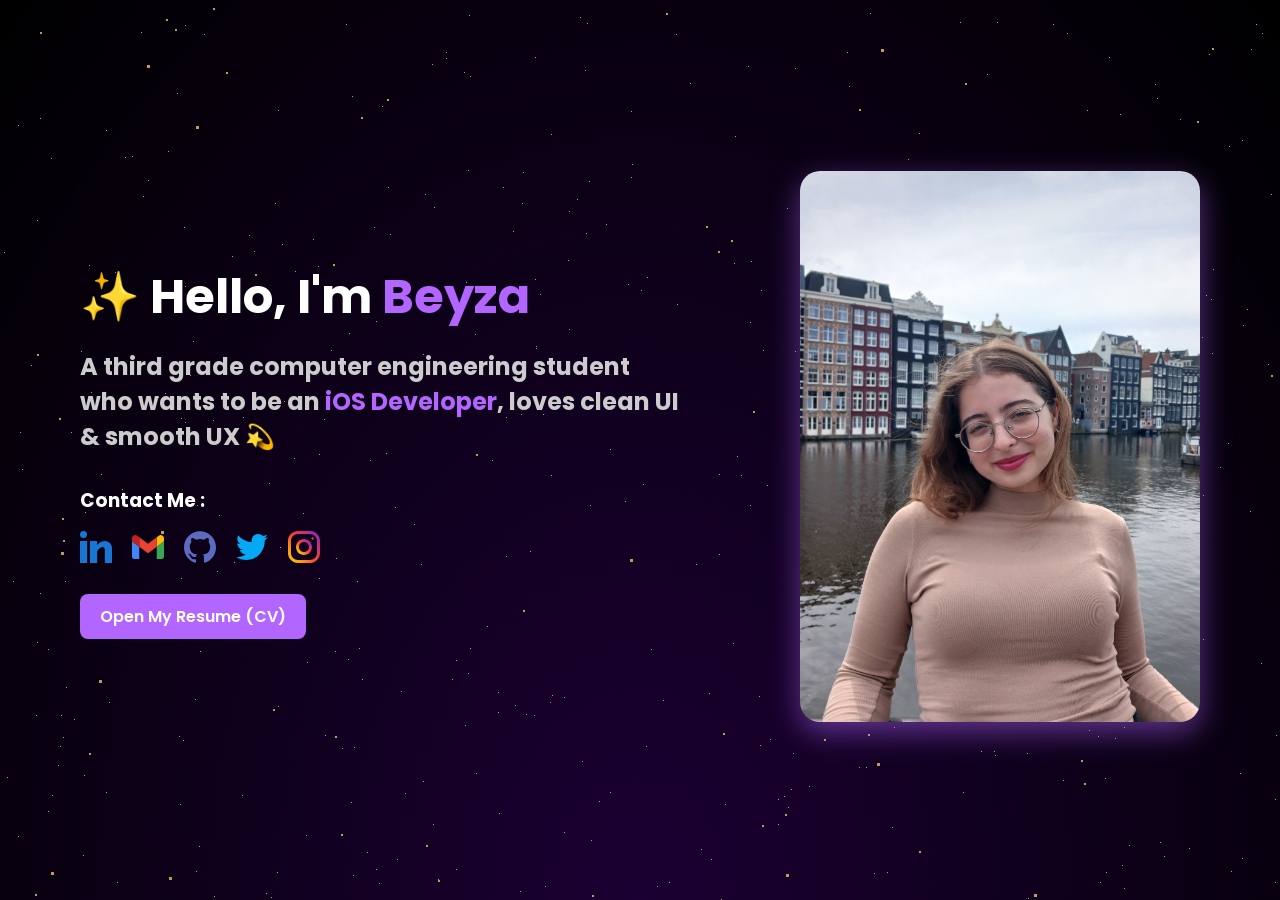
==== index.html @ cc1787e8 "feat: update for mobile compatibility" ====
<!DOCTYPE html>
<html lang="en">

<head>
  <meta charset="UTF-8" />
  <meta name="viewport" content="width=device-width, initial-scale=1.0" />
  <title>Ayse Beyza Gur | hi, i am beyza</title>

  <!-- ✅ Favicon için doğru kullanım -->
  <link rel="icon" href="favicon_io/favicon.ico?v=2" type="image/x-icon" />
  <link rel="apple-touch-icon" sizes="180x180" href="favicon_io/apple-touch-icon.png">
  <link rel="icon" type="image/png" sizes="32x32" href="favicon_io/favicon-32x32.png">
  <link rel="icon" type="image/png" sizes="16x16" href="favicon_io/favicon-16x16.png">

  <!-- ✅ Google Fonts -->
  <link href="https://fonts.googleapis.com/css2?family=Poppins:wght@400;600;700&display=swap" rel="stylesheet">

  <!-- ✅ External CSS dosyası bağlantısı -->
  <link rel="stylesheet" href="style.css">
</head>

<body style="background-color: black;">

    <div class="bg-animation">
        <div id="stars"></div>
        <div id="stars2"></div>
        <div id="stars3"></div>
        <div id="stars4"></div>
    </div>

       

    
  <header>
    <div class="text-content">
      <h1><span class="wave">✨</span> Hello, I'm <span class="highlight">Beyza</span></h1>
      <h2>A third grade computer engineering student who wants to be an <span class="highlight">iOS Developer</span>, loves clean UI & smooth UX 💫</h2>

      <div class="contact">
        <h3>Contact Me :</h3>
        <div class="social-icons">
          <a href="https://www.linkedin.com/in/beyyzgur/" target="_blank"><img src="images/linked-in-alt.svg" alt="LinkedIn"></a>
          <a href="mailto:beyyzgur@gmail.com" target="_blank"><img src="images/gmail.svg" alt="Gmail"></a>
          <a href="https://github.com/beyyzgur" target="_blank"><img src="images/github.svg" alt="GitHub"></a>
          <a href="https://twitter.com/beyyzgur" target="_blank"><img src="images/twitter.svg" alt="Twitter"></a>
          <a href="https://instagram.com/beyyzgur" target="_blank"><img src="images/instagram.svg" alt="Instagram"></a>
        </div>
        <a class="download-cv" href="aysebeyzagur-portfolyo-cv.pdf" target="_blank"> Open My Resume (CV) </a>
      </div>
    </div>

    <div class="image-content">
      <img src="amsterdam.jpg" alt="my-image">
    </div>
  </header>
<!--
  <section class="projects-section">
    <h2>View My Work</h2>
    <div class="section-divider"></div>
    <div class="projects-container">
      <div class="project-card">
        <h3>Luxuria</h3>
        <p>A minimal e-commerce app focused on showcasing products, favorites and cart, built with Swift.</p>
      </div>
      <div class="project-card">
        <h3>Ticky</h3>
        <p>A simple to-do list iOS app with animations and theme support. Built using SwiftUI.</p>
      </div>
      <div class="project-card">
        <h3>Notely</h3>
        <p>A clean and elegant notes app inspired by Apple's Contacts app, built with Swift.</p>
      </div>
      <div class="project-card">
        <h3>Weatherista</h3>
        <p>Minimal weather forecast app showing hourly and weekly updates using API integration.</p>
      </div>
    </div>
  </section>
-->
</body>

</html>
---- style.css ----
* {
  margin: 0;
  padding: 0;
  box-sizing: border-box;
  font-family: 'Poppins', sans-serif;
}

body {
  background: radial-gradient(ellipse at bottom, #1b0033 0%, #000000 100%);
  color: #fff;
  overflow-x: hidden;
}

header {
  height: 100vh;
  display: flex;
  justify-content: space-between;
  align-items: center;
  padding: 0 80px;
  position: relative;
}

.text-content {
  max-width: 600px;
  animation: fadeInLeft 1.5s ease-out;
}

h1 {
  font-size: 3rem;
}

h2 {
  font-size: 1.5rem;
  margin-top: 1rem;
  color: #ccc;
}

.highlight {
  color: #b266ff;
  font-weight: 700;
}

.wave {
  display: inline-block;
  animation: glow 1s ease-in-out infinite alternate;
}

@keyframes glow {
  0% {
    text-shadow: 0 0 5px #fff, 0 0 10px #fff, 0 0 15px #b266ff, 0 0 20px #b266ff;
  }
  100% {
    text-shadow: 0 0 10px #fff, 0 0 20px #b266ff, 0 0 30px #b266ff, 0 0 40px #b266ff;
  }
}

.image-content {
  max-width: 400px;
  animation: fadeInRight 1.5s ease-out;
}

.image-content img {
  width: 100%;
  border-radius: 20px;
  box-shadow: 0 10px 30px rgba(178, 102, 255, 0.5);
}

.contact {
  margin-top: 2rem;
}

.social-icons {
  display: flex;
  gap: 20px;
  margin-top: 1rem;
}

.social-icons a img {
  width: 32px;
  height: 32px;
  transition: transform 0.3s ease;
}

.social-icons a:hover img {
  transform: scale(1.2);
}

.download-cv {
  display: inline-block;
  margin-top: 1.5rem;
  padding: 10px 20px;
  background-color: #b266ff;
  color: white;
  text-decoration: none;
  border-radius: 8px;
  font-weight: 600;
  transition: background 0.3s ease;
}

.download-cv:hover {
  background-color: #9933ff;
}

.projects-section {
  text-align: center;
  padding: 60px 20px;
}

.projects-section h2 {
  color: #aaa;
  font-size: 2rem;
  margin-bottom: 10px;
}

.section-divider {
  height: 2px;
  background: linear-gradient(to right, transparent, rgba(255, 255, 255, 0.2), transparent);
  width: 60%;
  margin: 20px auto 40px auto;
}

.projects-container {
  display: flex;
  overflow-x: auto;
  scroll-snap-type: x mandatory;
  gap: 20px;
  padding: 0 20px;
}

.project-card {
  background-color: #2a004d;
  flex: 0 0 300px;
  padding: 20px;
  border-radius: 15px;
  scroll-snap-align: start;
  box-shadow: 0 5px 15px rgba(0, 0, 0, 0.3);
}

.project-card h3 {
  color: #fff;
  margin-bottom: 10px;
}

.project-card p {
  color: #ccc;
  font-size: 0.9rem;
}

@keyframes fadeInLeft {
  from {
    opacity: 0;
    transform: translateX(-40px);
  }
  to {
    opacity: 1;
    transform: translateX(0);
  }
}

@keyframes fadeInRight {
  from {
    opacity: 0;
    transform: translateX(40px);
  }
  to {
    opacity: 1;
    transform: translateX(0);
  }
}

        .full-wh {
            position: absolute;
            top: 0px;
            left: 0px;
            bottom: 0px;
            width: 100%;
        }
        
        .bg-animation {
            position: fixed;
            top: 0;
            left: 0;
            width: 100%;
            height: 100%;
        }
        
        .bg-animation {
            position: fixed;
            top: 0;
            left: 0;
            width: 100%;
            height: 100%;

        }
        
        #stars {
            width: 1px;
            height: 1px;
            background: transparent;
            box-shadow: 117px 1613px #c49952, 1488px 635px #c49952, 944px 914px #c49952, 647px 277px #c49952, 1792px 1205px #c49952, 656px 1517px #c49952, 820px 1839px #c49952, 1153px 1400px #c49952, 870px 13px #c49952, 550px 702px #c49952, 1155px 1056px #c49952, 88px 1709px #c49952, 1450px 1090px #c49952, 1929px 457px #c49952, 1390px 905px #c49952, 1771px 269px #c49952, 1741px 669px #c49952, 432px 64px #c49952, 563px 996px #c49952, 1918px 1873px #c49952, 1845px 1211px #c49952, 231px 1503px #c49952, 37px 220px #c49952, 1970px 495px #c49952, 1812px 925px #c49952, 67px 1398px #c49952, 535px 279px #c49952, 1837px 829px #c49952, 1945px 685px #c49952, 1677px 1817px #c49952, 1317px 1415px #c49952, 1785px 905px #c49952, 1787px 1554px #c49952, 802px 1296px #c49952, 512px 1101px #c49952, 583px 1364px #c49952, 336px 558px #c49952, 979px 334px #c49952, 106px 792px #c49952, 204px 34px #c49952, 1845px 1763px #c49952, 445px 1599px #c49952, 386px 453px #c49952, 471px 952px #c49952, 1466px 1676px #c49952, 1885px 303px #c49952, 51px 1717px #c49952, 1211px 299px #c49952, 1546px 1887px #c49952, 1067px 33px #c49952, 1088px 1326px #c49952, 1938px 760px #c49952, 470px 648px #c49952, 1213px 269px #c49952, 1767px 78px #c49952, 977px 976px #c49952, 1926px 175px #c49952, 722px 1512px #c49952, 945px 227px #c49952, 1811px 99px #c49952, 1912px 1406px #c49952, 1602px 1243px #c49952, 610px 449px #c49952, 654px 1393px #c49952, 1930px 1193px #c49952, 258px 1184px #c49952, 89px 265px #c49952, 824px 1494px #c49952, 1506px 1435px #c49952, 1027px 753px #c49952, 1px 1197px #c49952, 530px 1161px #c49952, 864px 1555px #c49952, 1610px 1604px #c49952, 1035px 1114px #c49952, 1456px 133px #c49952, 1196px 1253px #c49952, 361px 1037px #c49952, 834px 351px #c49952, 436px 1676px #c49952, 1194px 1007px #c49952, 1141px 647px #c49952, 319px 454px #c49952, 937px 1769px #c49952, 1872px 1013px #c49952, 733px 643px #c49952, 1250px 511px #c49952, 189px 296px #c49952, 1639px 163px #c49952, 1584px 336px #c49952, 1912px 1343px #c49952, 1298px 1307px #c49952, 1750px 902px #c49952, 1129px 845px #c49952, 1899px 1470px #c49952, 1427px 232px #c49952, 1391px 838px #c49952, 1225px 1819px #c49952, 190px 1366px #c49952, 1865px 518px #c49952, 203px 1383px #c49952, 1455px 614px #c49952, 423px 354px #c49952, 1678px 1790px #c49952, 241px 608px #c49952, 1089px 730px #c49952, 1342px 38px #c49952, 1848px 249px #c49952, 1874px 1785px #c49952, 1040px 1837px #c49952, 751px 261px #c49952, 510px 1975px #c49952, 52px 795px #c49952, 1786px 1310px #c49952, 498px 712px #c49952, 190px 375px #c49952, 1341px 722px #c49952, 43px 1394px #c49952, 1821px 1687px #c49952, 106px 130px #c49952, 1717px 1978px #c49952, 168px 151px #c49952, 183px 740px #c49952, 945px 1381px #c49952, 669px 1170px #c49952, 1285px 1816px #c49952, 110px 1217px #c49952, 1623px 813px #c49952, 869px 647px #c49952, 867px 582px #c49952, 735px 1240px #c49952, 519px 1896px #c49952, 132px 156px #c49952, 1649px 193px #c49952, 241px 1109px #c49952, 643px 484px #c49952, 574px 1282px #c49952, 1952px 564px #c49952, 1978px 145px #c49952, 329px 903px #c49952, 1674px 617px #c49952, 1978px 558px #c49952, 1808px 1715px #c49952, 1526px 1238px #c49952, 475px 1330px #c49952, 810px 425px #c49952, 1709px 634px #c49952, 1658px 336px #c49952, 425px 194px #c49952, 352px 96px #c49952, 148px 180px #c49952, 1139px 1046px #c49952, 1809px 1233px #c49952, 1669px 171px #c49952, 263px 1394px #c49952, 534px 715px #c49952, 396px 1008px #c49952, 589px 1445px #c49952, 1190px 381px #c49952, 1709px 279px #c49952, 520px 891px #c49952, 1136px 1867px #c49952, 1280px 1233px #c49952, 836px 296px #c49952, 1348px 646px #c49952, 1539px 913px #c49952, 423px 781px #c49952, 1271px 1805px #c49952, 696px 564px #c49952, 1549px 804px #c49952, 303px 1555px #c49952, 1449px 1903px #c49952, 66px 687px #c49952, 1164px 856px #c49952, 1958px 1326px #c49952, 125px 157px #c49952, 508px 1669px #c49952, 465px 725px #c49952, 1925px 1440px #c49952, 405px 793px #c49952, 278px 110px #c49952, 1084px 1065px #c49952, 1077px 705px #c49952, 663px 1844px #c49952, 734px 263px #c49952, 870px 1761px #c49952, 103px 1169px #c49952, 1506px 1295px #c49952, 1883px 926px #c49952, 335px 1361px #c49952, 1126px 1284px #c49952, 257px 1165px #c49952, 837px 580px #c49952, 1211px 1362px #c49952, 1137px 1380px #c49952, 135px 632px #c49952, 1491px 1965px #c49952, 1098px 195px #c49952, 506px 417px #c49952, 693px 1243px #c49952, 622px 1862px #c49952, 1412px 1343px #c49952, 948px 1894px #c49952, 1315px 1363px #c49952, 754px 1098px #c49952, 1931px 930px #c49952, 1831px 342px #c49952, 1751px 1839px #c49952, 84px 775px #c49952, 1662px 1488px #c49952, 617px 1769px #c49952, 1869px 1292px #c49952, 963px 432px #c49952, 371px 1114px #c49952, 37px 642px #c49952, 21px 1184px #c49952, 602px 366px #c49952, 414px 524px #c49952, 282px 244px #c49952, 1689px 868px #c49952, 943px 681px #c49952, 898px 679px #c49952, 449px 1774px #c49952, 1678px 1313px #c49952, 475px 1811px #c49952, 1146px 1509px #c49952, 1151px 1863px #c49952, 1617px 846px #c49952, 82px 1077px #c49952, 324px 1317px #c49952, 1516px 885px #c49952, 1706px 1526px #c49952, 1925px 1180px #c49952, 553px 967px #c49952, 1072px 536px #c49952, 1715px 1816px #c49952, 185px 286px #c49952, 1362px 1600px #c49952, 628px 1938px #c49952, 1187px 412px #c49952, 569px 211px #c49952, 1959px 1356px #c49952, 1571px 105px #c49952, 319px 1111px #c49952, 36px 1364px #c49952, 502px 1788px #c49952, 1051px 1993px #c49952, 1617px 773px #c49952, 424px 1507px #c49952, 1623px 1955px #c49952, 307px 662px #c49952, 183px 1048px #c49952, 1919px 1453px #c49952, 1006px 1817px #c49952, 468px 673px #c49952, 1142px 1375px #c49952, 1228px 443px #c49952, 1734px 552px #c49952, 20px 1041px #c49952, 1783px 334px #c49952, 98px 1237px #c49952, 1356px 1940px #c49952, 853px 1779px #c49952, 1910px 560px #c49952, 1174px 1656px #c49952, 110px 1724px #c49952, 542px 1771px #c49952, 1758px 1931px #c49952, 1463px 1401px #c49952, 1155px 84px #c49952, 1504px 835px #c49952, 750px 322px #c49952, 407px 1900px #c49952, 1600px 1141px #c49952, 657px 886px #c49952, 526px 714px #c49952, 18px 836px #c49952, 1546px 1548px #c49952, 22px 469px #c49952, 594px 1466px #c49952, 1160px 1078px #c49952, 627px 1055px #c49952, 195px 699px #c49952, 1099px 684px #c49952, 530px 551px #c49952, 1160px 1325px #c49952, 894px 727px #c49952, 1157px 98px #c49952, 136px 1483px #c49952, 1875px 1975px #c49952, 1803px 566px #c49952, 318px 1073px #c49952, 1866px 1656px #c49952, 543px 414px #c49952, 719px 474px #c49952, 1115px 738px #c49952, 353px 875px #c49952, 184px 1938px #c49952, 1854px 1534px #c49952, 420px 1698px #c49952, 1480px 1550px #c49952, 522px 203px #c49952, 1897px 1904px #c49952, 975px 1708px #c49952, 1774px 602px #c49952, 1908px 274px #c49952, 61px 715px #c49952, 983px 1156px #c49952, 326px 1013px #c49952, 641px 290px #c49952, 1522px 120px #c49952, 405px 1637px #c49952, 1021px 1099px #c49952, 631px 1145px #c49952, 982px 1967px #c49952, 200px 651px #c49952, 795px 351px #c49952, 790px 1082px #c49952, 144px 1572px #c49952, 1542px 901px #c49952, 158px 1524px #c49952, 849px 1843px #c49952, 1807px 203px #c49952, 1747px 45px #c49952, 1603px 1738px #c49952, 617px 1966px #c49952, 342px 748px #c49952, 1779px 1173px #c49952, 1428px 152px #c49952, 589px 1998px #c49952, 1940px 1838px #c49952, 115px 272px #c49952, 1217px 1395px #c49952, 1402px 1491px #c49952, 1833px 1814px #c49952, 243px 966px #c49952, 319px 578px #c49952, 813px 364px #c49952, 669px 882px #c49952, 551px 134px #c49952, 1819px 920px #c49952, 740px 1826px #c49952, 1021px 952px #c49952, 1575px 453px #c49952, 324px 419px #c49952, 929px 417px #c49952, 885px 1112px #c49952, 503px 187px #c49952, 1908px 362px #c49952, 1063px 1601px #c49952, 169px 1792px #c49952, 789px 963px #c49952, 1697px 948px #c49952, 1761px 1810px #c49952, 1844px 1591px #c49952, 1709px 949px #c49952, 1402px 1396px #c49952, 1037px 225px #c49952, 1832px 518px #c49952, 1728px 1782px #c49952, 194px 1421px #c49952, 1395px 742px #c49952, 1478px 1325px #c49952, 40px 593px #c49952, 1732px 117px #c49952, 51px 158px #c49952, 1598px 1672px #c49952, 701px 849px #c49952, 1403px 1979px #c49952, 145px 1414px #c49952, 550px 906px #c49952, 1366px 460px #c49952, 142px 1379px #c49952, 34px 1864px #c49952, 1346px 308px #c49952, 293px 998px #c49952, 21px 1868px #c49952, 540px 1033px #c49952, 60px 746px #c49952, 1602px 1476px #c49952, 180px 804px #c49952, 345px 1982px #c49952, 1439px 640px #c49952, 939px 1834px #c49952, 20px 432px #c49952, 492px 1549px #c49952, 109px 1579px #c49952, 1796px 1403px #c49952, 1079px 519px #c49952, 1664px 389px #c49952, 1627px 1061px #c49952, 823px 419px #c49952, 1399px 1882px #c49952, 1906px 344px #c49952, 1189px 848px #c49952, 117px 882px #c49952, 1262px 33px #c49952, 1048px 434px #c49952, 1208px 1309px #c49952, 1616px 408px #c49952, 1833px 853px #c49952, 1433px 1656px #c49952, 811px 1861px #c49952, 439px 1672px #c49952, 1105px 248px #c49952, 328px 1652px #c49952, 13px 1658px #c49952, 685px 987px #c49952, 985px 403px #c49952, 1664px 1206px #c49952, 1993px 1925px #c49952, 440px 917px #c49952, 1835px 319px #c49952, 1404px 1907px #c49952, 624px 1443px #c49952, 843px 954px #c49952, 478px 1567px #c49952, 895px 1602px #c49952, 1231px 871px #c49952, 1267px 1646px #c49952, 475px 334px #c49952, 784px 796px #c49952, 1294px 199px #c49952, 109px 702px #c49952, 1978px 362px #c49952, 291px 940px #c49952, 971px 1343px #c49952, 74px 719px #c49952, 36px 715px #c49952, 1007px 1423px #c49952, 860px 314px #c49952, 631px 177px #c49952, 1900px 1590px #c49952, 1239px 1348px #c49952, 1346px 1270px #c49952, 1934px 1475px #c49952, 1553px 559px #c49952, 588px 1969px #c49952, 670px 1269px #c49952, 1484px 376px #c49952, 20px 1424px #c49952, 1396px 8px #c49952, 969px 244px #c49952, 1807px 538px #c49952, 1873px 891px #c49952, 636px 1142px #c49952, 1474px 1562px #c49952, 763px 350px #c49952, 663px 700px #c49952, 500px 1469px #c49952, 1302px 722px #c49952, 181px 291px #c49952, 266px 893px #c49952, 1403px 654px #c49952, 492px 460px #c49952, 1503px 1369px #c49952, 23px 1662px #c49952, 349px 333px #c49952, 1435px 1017px #c49952, 1441px 705px #c49952, 1708px 1446px #c49952, 1041px 911px #c49952, 1063px 780px #c49952, 1158px 1356px #c49952, 767px 1454px #c49952, 1912px 797px #c49952, 1731px 1759px #c49952, 1378px 1390px #c49952, 1815px 1364px #c49952, 960px 270px #c49952, 1343px 427px #c49952, 275px 203px #c49952, 1319px 1092px #c49952, 1455px 770px #c49952, 283px 1503px #c49952, 1505px 901px #c49952, 1738px 1561px #c49952, 1526px 1935px #c49952, 1757px 669px #c49952, 1640px 620px #c49952, 1750px 722px #c49952, 748px 66px #c49952, 1149px 540px #c49952, 159px 953px #c49952, 200px 1426px #c49952, 515px 1110px #c49952, 1552px 737px #c49952, 1094px 1459px #c49952, 778px 799px #c49952, 1031px 523px #c49952, 743px 1825px #c49952, 1100px 882px #c49952, 1088px 1836px #c49952, 255px 599px #c49952, 67px 1361px #c49952, 247px 1721px #c49952, 1722px 346px #c49952, 1822px 155px #c49952, 452px 1973px #c49952, 415px 1960px #c49952, 1109px 57px #c49952, 273px 1392px #c49952, 404px 1071px #c49952, 1212px 353px #c49952, 370px 460px #c49952, 795px 1523px #c49952, 1932px 340px #c49952, 51px 1473px #c49952, 1268px 364px #c49952, 1512px 1862px #c49952, 1678px 1801px #c49952, 1796px 579px #c49952, 254px 251px #c49952, 1466px 1717px #c49952, 893px 379px #c49952, 1153px 923px #c49952, 913px 1808px #c49952, 791px 789px #c49952, 417px 1924px #c49952, 1336px 1599px #c49952, 1695px 908px #c49952, 1120px 114px #c49952, 493px 1949px #c49952, 68px 1905px #c49952, 969px 481px #c49952, 1420px 1095px #c49952, 800px 1117px #c49952, 390px 234px #c49952, 356px 1644px #c49952, 1098px 1486px #c49952, 1360px 521px #c49952, 149px 1198px #c49952, 354px 747px #c49952, 1749px 487px #c49952, 470px 76px #c49952, 1672px 289px #c49952, 1731px 545px #c49952, 1547px 1590px #c49952, 498px 692px #c49952, 398px 1592px #c49952, 1846px 1237px #c49952, 1537px 1474px #c49952, 1726px 1374px #c49952, 1922px 858px #c49952, 376px 321px #c49952, 985px 227px #c49952, 234px 1421px #c49952, 760px 745px #c49952, 1990px 1132px #c49952, 1560px 1597px #c49952, 338px 1310px #c49952, 1924px 1664px #c49952, 547px 1747px #c49952, 1639px 1282px #c49952, 1202px 337px #c49952, 1985px 779px #c49952, 737px 456px #c49952, 89px 501px #c49952, 963px 792px #c49952, 655px 1447px #c49952, 1492px 1994px #c49952, 1171px 254px #c49952, 892px 827px #c49952, 1735px 442px #c49952, 1474px 1187px #c49952, 846px 1518px #c49952, 557px 1805px #c49952, 738px 945px #c49952, 795px 68px #c49952, 663px 1956px #c49952, 1607px 290px #c49952, 1524px 15px #c49952, 1097px 1911px #c49952, 157px 1939px #c49952, 935px 1065px #c49952, 1809px 1708px #c49952, 164px 1157px #c49952, 83px 855px #c49952, 625px 501px #c49952, 814px 398px #c49952, 552px 695px #c49952, 597px 1546px #c49952, 1237px 1417px #c49952, 628px 284px #c49952, 866px 767px #c49952, 1403px 1394px #c49952, 765px 1563px #c49952, 1648px 109px #c49952, 1205px 1659px #c49952, 921px 1313px #c49952, 1319px 243px #c49952, 18px 125px #c49952, 7px 777px #c49952, 181px 418px #c49952, 1062px 1892px #c49952, 382px 106px #c49952, 994px 751px #c49952, 964px 234px #c49952, 40px 118px #c49952, 278px 706px #c49952, 1540px 1978px #c49952, 425px 1661px #c49952, 1050px 321px #c49952, 735px 1729px #c49952, 1438px 260px #c49952, 1229px 1109px #c49952, 186px 1041px #c49952, 244px 1184px #c49952, 392px 1472px #c49952, 670px 1249px #c49952, 1260px 1443px #c49952, 1977px 1511px #c49952, 1240px 773px #c49952, 303px 513px #c49952, 63px 1530px #c49952, 610px 792px #c49952, 1987px 1647px #c49952, 676px 1597px #c49952, 1740px 1244px #c49952, 816px 1661px #c49952, 351px 802px #c49952, 252px 1082px #c49952, 31px 365px #c49952, 1453px 984px #c49952, 667px 1233px #c49952, 1247px 1800px #c49952, 839px 270px #c49952, 775px 913px #c49952, 1966px 1398px #c49952, 499px 813px #c49952, 922px 1982px #c49952, 1409px 1902px #c49952, 1499px 1766px #c49952, 721px 899px #c49952, 788px 807px #c49952, 989px 1355px #c49952, 1248px 1274px #c49952, 849px 1091px #c49952, 1799px 1036px #c49952, 1486px 700px #c49952, 170px 1989px #c49952, 1275px 799px #c49952, 772px 2000px #c49952, 1642px 362px #c49952, 216px 940px #c49952, 1893px 281px #c49952, 1944px 1298px #c49952, 1294px 400px #c49952, 1523px 441px #c49952, 1829px 340px #c49952, 468px 170px #c49952, 1099px 967px #c49952, 1331px 665px #c49952, 1174px 1553px #c49952, 1567px 325px #c49952, 1028px 1399px #c49952, 781px 1451px #c49952, 1912px 1954px #c49952, 874px 873px #c49952, 1298px 1722px #c49952, 1879px 706px #c49952, 57px 1221px #c49952, 1116px 1432px #c49952, 48px 811px #c49952, 101px 916px #c49952, 677px 304px #c49952, 1203px 639px #c49952, 1391px 199px #c49952, 1895px 1988px #c49952, 1462px 1023px #c49952, 1216px 1751px #c49952, 1261px 663px #c49952, 1290px 1119px #c49952, 137px 1793px #c49952, 1052px 1470px #c49952, 1561px 226px #c49952, 1156px 402px #c49952, 709px 693px #c49952, 1040px 1911px #c49952, 1624px 1115px #c49952, 551px 475px #c49952, 416px 1090px #c49952, 1183px 451px #c49952, 58px 765px #c49952, 743px 1016px #c49952, 198px 369px #c49952, 1645px 1503px #c49952, 997px 22px #c49952, 1447px 1323px #c49952, 379px 883px #c49952, 1171px 1195px #c49952, 919px 133px #c49952, 1400px 517px #c49952, 725px 804px #c49952, 1600px 699px #c49952, 357px 581px #c49952, 266px 1713px #c49952, 848px 1749px #c49952, 1963px 1045px #c49952, 119px 1136px #c49952;
            -webkit-animation: animStar 50s linear infinite;
            -moz-animation: animStar 50s linear infinite;
            -ms-animation: animStar 50s linear infinite;
            animation: animStar 50s linear infinite;
        }
        
        #stars:after {
            content: " ";
            position: absolute;
            top: 2000px;
            width: 1px;
            height: 1px;
            background: transparent;
            box-shadow: 117px 1613px #c49952, 1488px 635px #c49952, 944px 914px #c49952, 647px 277px #c49952, 1792px 1205px #c49952, 656px 1517px #c49952, 820px 1839px #c49952, 1153px 1400px #c49952, 870px 13px #c49952, 550px 702px #c49952, 1155px 1056px #c49952, 88px 1709px #c49952, 1450px 1090px #c49952, 1929px 457px #c49952, 1390px 905px #c49952, 1771px 269px #c49952, 1741px 669px #c49952, 432px 64px #c49952, 563px 996px #c49952, 1918px 1873px #c49952, 1845px 1211px #c49952, 231px 1503px #c49952, 37px 220px #c49952, 1970px 495px #c49952, 1812px 925px #c49952, 67px 1398px #c49952, 535px 279px #c49952, 1837px 829px #c49952, 1945px 685px #c49952, 1677px 1817px #c49952, 1317px 1415px #c49952, 1785px 905px #c49952, 1787px 1554px #c49952, 802px 1296px #c49952, 512px 1101px #c49952, 583px 1364px #c49952, 336px 558px #c49952, 979px 334px #c49952, 106px 792px #c49952, 204px 34px #c49952, 1845px 1763px #c49952, 445px 1599px #c49952, 386px 453px #c49952, 471px 952px #c49952, 1466px 1676px #c49952, 1885px 303px #c49952, 51px 1717px #c49952, 1211px 299px #c49952, 1546px 1887px #c49952, 1067px 33px #c49952, 1088px 1326px #c49952, 1938px 760px #c49952, 470px 648px #c49952, 1213px 269px #c49952, 1767px 78px #c49952, 977px 976px #c49952, 1926px 175px #c49952, 722px 1512px #c49952, 945px 227px #c49952, 1811px 99px #c49952, 1912px 1406px #c49952, 1602px 1243px #c49952, 610px 449px #c49952, 654px 1393px #c49952, 1930px 1193px #c49952, 258px 1184px #c49952, 89px 265px #c49952, 824px 1494px #c49952, 1506px 1435px #c49952, 1027px 753px #c49952, 1px 1197px #c49952, 530px 1161px #c49952, 864px 1555px #c49952, 1610px 1604px #c49952, 1035px 1114px #c49952, 1456px 133px #c49952, 1196px 1253px #c49952, 361px 1037px #c49952, 834px 351px #c49952, 436px 1676px #c49952, 1194px 1007px #c49952, 1141px 647px #c49952, 319px 454px #c49952, 937px 1769px #c49952, 1872px 1013px #c49952, 733px 643px #c49952, 1250px 511px #c49952, 189px 296px #c49952, 1639px 163px #c49952, 1584px 336px #c49952, 1912px 1343px #c49952, 1298px 1307px #c49952, 1750px 902px #c49952, 1129px 845px #c49952, 1899px 1470px #c49952, 1427px 232px #c49952, 1391px 838px #c49952, 1225px 1819px #c49952, 190px 1366px #c49952, 1865px 518px #c49952, 203px 1383px #c49952, 1455px 614px #c49952, 423px 354px #c49952, 1678px 1790px #c49952, 241px 608px #c49952, 1089px 730px #c49952, 1342px 38px #c49952, 1848px 249px #c49952, 1874px 1785px #c49952, 1040px 1837px #c49952, 751px 261px #c49952, 510px 1975px #c49952, 52px 795px #c49952, 1786px 1310px #c49952, 498px 712px #c49952, 190px 375px #c49952, 1341px 722px #c49952, 43px 1394px #c49952, 1821px 1687px #c49952, 106px 130px #c49952, 1717px 1978px #c49952, 168px 151px #c49952, 183px 740px #c49952, 945px 1381px #c49952, 669px 1170px #c49952, 1285px 1816px #c49952, 110px 1217px #c49952, 1623px 813px #c49952, 869px 647px #c49952, 867px 582px #c49952, 735px 1240px #c49952, 519px 1896px #c49952, 132px 156px #c49952, 1649px 193px #c49952, 241px 1109px #c49952, 643px 484px #c49952, 574px 1282px #c49952, 1952px 564px #c49952, 1978px 145px #c49952, 329px 903px #c49952, 1674px 617px #c49952, 1978px 558px #c49952, 1808px 1715px #c49952, 1526px 1238px #c49952, 475px 1330px #c49952, 810px 425px #c49952, 1709px 634px #c49952, 1658px 336px #c49952, 425px 194px #c49952, 352px 96px #c49952, 148px 180px #c49952, 1139px 1046px #c49952, 1809px 1233px #c49952, 1669px 171px #c49952, 263px 1394px #c49952, 534px 715px #c49952, 396px 1008px #c49952, 589px 1445px #c49952, 1190px 381px #c49952, 1709px 279px #c49952, 520px 891px #c49952, 1136px 1867px #c49952, 1280px 1233px #c49952, 836px 296px #c49952, 1348px 646px #c49952, 1539px 913px #c49952, 423px 781px #c49952, 1271px 1805px #c49952, 696px 564px #c49952, 1549px 804px #c49952, 303px 1555px #c49952, 1449px 1903px #c49952, 66px 687px #c49952, 1164px 856px #c49952, 1958px 1326px #c49952, 125px 157px #c49952, 508px 1669px #c49952, 465px 725px #c49952, 1925px 1440px #c49952, 405px 793px #c49952, 278px 110px #c49952, 1084px 1065px #c49952, 1077px 705px #c49952, 663px 1844px #c49952, 734px 263px #c49952, 870px 1761px #c49952, 103px 1169px #c49952, 1506px 1295px #c49952, 1883px 926px #c49952, 335px 1361px #c49952, 1126px 1284px #c49952, 257px 1165px #c49952, 837px 580px #c49952, 1211px 1362px #c49952, 1137px 1380px #c49952, 135px 632px #c49952, 1491px 1965px #c49952, 1098px 195px #c49952, 506px 417px #c49952, 693px 1243px #c49952, 622px 1862px #c49952, 1412px 1343px #c49952, 948px 1894px #c49952, 1315px 1363px #c49952, 754px 1098px #c49952, 1931px 930px #c49952, 1831px 342px #c49952, 1751px 1839px #c49952, 84px 775px #c49952, 1662px 1488px #c49952, 617px 1769px #c49952, 1869px 1292px #c49952, 963px 432px #c49952, 371px 1114px #c49952, 37px 642px #c49952, 21px 1184px #c49952, 602px 366px #c49952, 414px 524px #c49952, 282px 244px #c49952, 1689px 868px #c49952, 943px 681px #c49952, 898px 679px #c49952, 449px 1774px #c49952, 1678px 1313px #c49952, 475px 1811px #c49952, 1146px 1509px #c49952, 1151px 1863px #c49952, 1617px 846px #c49952, 82px 1077px #c49952, 324px 1317px #c49952, 1516px 885px #c49952, 1706px 1526px #c49952, 1925px 1180px #c49952, 553px 967px #c49952, 1072px 536px #c49952, 1715px 1816px #c49952, 185px 286px #c49952, 1362px 1600px #c49952, 628px 1938px #c49952, 1187px 412px #c49952, 569px 211px #c49952, 1959px 1356px #c49952, 1571px 105px #c49952, 319px 1111px #c49952, 36px 1364px #c49952, 502px 1788px #c49952, 1051px 1993px #c49952, 1617px 773px #c49952, 424px 1507px #c49952, 1623px 1955px #c49952, 307px 662px #c49952, 183px 1048px #c49952, 1919px 1453px #c49952, 1006px 1817px #c49952, 468px 673px #c49952, 1142px 1375px #c49952, 1228px 443px #c49952, 1734px 552px #c49952, 20px 1041px #c49952, 1783px 334px #c49952, 98px 1237px #c49952, 1356px 1940px #c49952, 853px 1779px #c49952, 1910px 560px #c49952, 1174px 1656px #c49952, 110px 1724px #c49952, 542px 1771px #c49952, 1758px 1931px #c49952, 1463px 1401px #c49952, 1155px 84px #c49952, 1504px 835px #c49952, 750px 322px #c49952, 407px 1900px #c49952, 1600px 1141px #c49952, 657px 886px #c49952, 526px 714px #c49952, 18px 836px #c49952, 1546px 1548px #c49952, 22px 469px #c49952, 594px 1466px #c49952, 1160px 1078px #c49952, 627px 1055px #c49952, 195px 699px #c49952, 1099px 684px #c49952, 530px 551px #c49952, 1160px 1325px #c49952, 894px 727px #c49952, 1157px 98px #c49952, 136px 1483px #c49952, 1875px 1975px #c49952, 1803px 566px #c49952, 318px 1073px #c49952, 1866px 1656px #c49952, 543px 414px #c49952, 719px 474px #c49952, 1115px 738px #c49952, 353px 875px #c49952, 184px 1938px #c49952, 1854px 1534px #c49952, 420px 1698px #c49952, 1480px 1550px #c49952, 522px 203px #c49952, 1897px 1904px #c49952, 975px 1708px #c49952, 1774px 602px #c49952, 1908px 274px #c49952, 61px 715px #c49952, 983px 1156px #c49952, 326px 1013px #c49952, 641px 290px #c49952, 1522px 120px #c49952, 405px 1637px #c49952, 1021px 1099px #c49952, 631px 1145px #c49952, 982px 1967px #c49952, 200px 651px #c49952, 795px 351px #c49952, 790px 1082px #c49952, 144px 1572px #c49952, 1542px 901px #c49952, 158px 1524px #c49952, 849px 1843px #c49952, 1807px 203px #c49952, 1747px 45px #c49952, 1603px 1738px #c49952, 617px 1966px #c49952, 342px 748px #c49952, 1779px 1173px #c49952, 1428px 152px #c49952, 589px 1998px #c49952, 1940px 1838px #c49952, 115px 272px #c49952, 1217px 1395px #c49952, 1402px 1491px #c49952, 1833px 1814px #c49952, 243px 966px #c49952, 319px 578px #c49952, 813px 364px #c49952, 669px 882px #c49952, 551px 134px #c49952, 1819px 920px #c49952, 740px 1826px #c49952, 1021px 952px #c49952, 1575px 453px #c49952, 324px 419px #c49952, 929px 417px #c49952, 885px 1112px #c49952, 503px 187px #c49952, 1908px 362px #c49952, 1063px 1601px #c49952, 169px 1792px #c49952, 789px 963px #c49952, 1697px 948px #c49952, 1761px 1810px #c49952, 1844px 1591px #c49952, 1709px 949px #c49952, 1402px 1396px #c49952, 1037px 225px #c49952, 1832px 518px #c49952, 1728px 1782px #c49952, 194px 1421px #c49952, 1395px 742px #c49952, 1478px 1325px #c49952, 40px 593px #c49952, 1732px 117px #c49952, 51px 158px #c49952, 1598px 1672px #c49952, 701px 849px #c49952, 1403px 1979px #c49952, 145px 1414px #c49952, 550px 906px #c49952, 1366px 460px #c49952, 142px 1379px #c49952, 34px 1864px #c49952, 1346px 308px #c49952, 293px 998px #c49952, 21px 1868px #c49952, 540px 1033px #c49952, 60px 746px #c49952, 1602px 1476px #c49952, 180px 804px #c49952, 345px 1982px #c49952, 1439px 640px #c49952, 939px 1834px #c49952, 20px 432px #c49952, 492px 1549px #c49952, 109px 1579px #c49952, 1796px 1403px #c49952, 1079px 519px #c49952, 1664px 389px #c49952, 1627px 1061px #c49952, 823px 419px #c49952, 1399px 1882px #c49952, 1906px 344px #c49952, 1189px 848px #c49952, 117px 882px #c49952, 1262px 33px #c49952, 1048px 434px #c49952, 1208px 1309px #c49952, 1616px 408px #c49952, 1833px 853px #c49952, 1433px 1656px #c49952, 811px 1861px #c49952, 439px 1672px #c49952, 1105px 248px #c49952, 328px 1652px #c49952, 13px 1658px #c49952, 685px 987px #c49952, 985px 403px #c49952, 1664px 1206px #c49952, 1993px 1925px #c49952, 440px 917px #c49952, 1835px 319px #c49952, 1404px 1907px #c49952, 624px 1443px #c49952, 843px 954px #c49952, 478px 1567px #c49952, 895px 1602px #c49952, 1231px 871px #c49952, 1267px 1646px #c49952, 475px 334px #c49952, 784px 796px #c49952, 1294px 199px #c49952, 109px 702px #c49952, 1978px 362px #c49952, 291px 940px #c49952, 971px 1343px #c49952, 74px 719px #c49952, 36px 715px #c49952, 1007px 1423px #c49952, 860px 314px #c49952, 631px 177px #c49952, 1900px 1590px #c49952, 1239px 1348px #c49952, 1346px 1270px #c49952, 1934px 1475px #c49952, 1553px 559px #c49952, 588px 1969px #c49952, 670px 1269px #c49952, 1484px 376px #c49952, 20px 1424px #c49952, 1396px 8px #c49952, 969px 244px #c49952, 1807px 538px #c49952, 1873px 891px #c49952, 636px 1142px #c49952, 1474px 1562px #c49952, 763px 350px #c49952, 663px 700px #c49952, 500px 1469px #c49952, 1302px 722px #c49952, 181px 291px #c49952, 266px 893px #c49952, 1403px 654px #c49952, 492px 460px #c49952, 1503px 1369px #c49952, 23px 1662px #c49952, 349px 333px #c49952, 1435px 1017px #c49952, 1441px 705px #c49952, 1708px 1446px #c49952, 1041px 911px #c49952, 1063px 780px #c49952, 1158px 1356px #c49952, 767px 1454px #c49952, 1912px 797px #c49952, 1731px 1759px #c49952, 1378px 1390px #c49952, 1815px 1364px #c49952, 960px 270px #c49952, 1343px 427px #c49952, 275px 203px #c49952, 1319px 1092px #c49952, 1455px 770px #c49952, 283px 1503px #c49952, 1505px 901px #c49952, 1738px 1561px #c49952, 1526px 1935px #c49952, 1757px 669px #c49952, 1640px 620px #c49952, 1750px 722px #c49952, 748px 66px #c49952, 1149px 540px #c49952, 159px 953px #c49952, 200px 1426px #c49952, 515px 1110px #c49952, 1552px 737px #c49952, 1094px 1459px #c49952, 778px 799px #c49952, 1031px 523px #c49952, 743px 1825px #c49952, 1100px 882px #c49952, 1088px 1836px #c49952, 255px 599px #c49952, 67px 1361px #c49952, 247px 1721px #c49952, 1722px 346px #c49952, 1822px 155px #c49952, 452px 1973px #c49952, 415px 1960px #c49952, 1109px 57px #c49952, 273px 1392px #c49952, 404px 1071px #c49952, 1212px 353px #c49952, 370px 460px #c49952, 795px 1523px #c49952, 1932px 340px #c49952, 51px 1473px #c49952, 1268px 364px #c49952, 1512px 1862px #c49952, 1678px 1801px #c49952, 1796px 579px #c49952, 254px 251px #c49952, 1466px 1717px #c49952, 893px 379px #c49952, 1153px 923px #c49952, 913px 1808px #c49952, 791px 789px #c49952, 417px 1924px #c49952, 1336px 1599px #c49952, 1695px 908px #c49952, 1120px 114px #c49952, 493px 1949px #c49952, 68px 1905px #c49952, 969px 481px #c49952, 1420px 1095px #c49952, 800px 1117px #c49952, 390px 234px #c49952, 356px 1644px #c49952, 1098px 1486px #c49952, 1360px 521px #c49952, 149px 1198px #c49952, 354px 747px #c49952, 1749px 487px #c49952, 470px 76px #c49952, 1672px 289px #c49952, 1731px 545px #c49952, 1547px 1590px #c49952, 498px 692px #c49952, 398px 1592px #c49952, 1846px 1237px #c49952, 1537px 1474px #c49952, 1726px 1374px #c49952, 1922px 858px #c49952, 376px 321px #c49952, 985px 227px #c49952, 234px 1421px #c49952, 760px 745px #c49952, 1990px 1132px #c49952, 1560px 1597px #c49952, 338px 1310px #c49952, 1924px 1664px #c49952, 547px 1747px #c49952, 1639px 1282px #c49952, 1202px 337px #c49952, 1985px 779px #c49952, 737px 456px #c49952, 89px 501px #c49952, 963px 792px #c49952, 655px 1447px #c49952, 1492px 1994px #c49952, 1171px 254px #c49952, 892px 827px #c49952, 1735px 442px #c49952, 1474px 1187px #c49952, 846px 1518px #c49952, 557px 1805px #c49952, 738px 945px #c49952, 795px 68px #c49952, 663px 1956px #c49952, 1607px 290px #c49952, 1524px 15px #c49952, 1097px 1911px #c49952, 157px 1939px #c49952, 935px 1065px #c49952, 1809px 1708px #c49952, 164px 1157px #c49952, 83px 855px #c49952, 625px 501px #c49952, 814px 398px #c49952, 552px 695px #c49952, 597px 1546px #c49952, 1237px 1417px #c49952, 628px 284px #c49952, 866px 767px #c49952, 1403px 1394px #c49952, 765px 1563px #c49952, 1648px 109px #c49952, 1205px 1659px #c49952, 921px 1313px #c49952, 1319px 243px #c49952, 18px 125px #c49952, 7px 777px #c49952, 181px 418px #c49952, 1062px 1892px #c49952, 382px 106px #c49952, 994px 751px #c49952, 964px 234px #c49952, 40px 118px #c49952, 278px 706px #c49952, 1540px 1978px #c49952, 425px 1661px #c49952, 1050px 321px #c49952, 735px 1729px #c49952, 1438px 260px #c49952, 1229px 1109px #c49952, 186px 1041px #c49952, 244px 1184px #c49952, 392px 1472px #c49952, 670px 1249px #c49952, 1260px 1443px #c49952, 1977px 1511px #c49952, 1240px 773px #c49952, 303px 513px #c49952, 63px 1530px #c49952, 610px 792px #c49952, 1987px 1647px #c49952, 676px 1597px #c49952, 1740px 1244px #c49952, 816px 1661px #c49952, 351px 802px #c49952, 252px 1082px #c49952, 31px 365px #c49952, 1453px 984px #c49952, 667px 1233px #c49952, 1247px 1800px #c49952, 839px 270px #c49952, 775px 913px #c49952, 1966px 1398px #c49952, 499px 813px #c49952, 922px 1982px #c49952, 1409px 1902px #c49952, 1499px 1766px #c49952, 721px 899px #c49952, 788px 807px #c49952, 989px 1355px #c49952, 1248px 1274px #c49952, 849px 1091px #c49952, 1799px 1036px #c49952, 1486px 700px #c49952, 170px 1989px #c49952, 1275px 799px #c49952, 772px 2000px #c49952, 1642px 362px #c49952, 216px 940px #c49952, 1893px 281px #c49952, 1944px 1298px #c49952, 1294px 400px #c49952, 1523px 441px #c49952, 1829px 340px #c49952, 468px 170px #c49952, 1099px 967px #c49952, 1331px 665px #c49952, 1174px 1553px #c49952, 1567px 325px #c49952, 1028px 1399px #c49952, 781px 1451px #c49952, 1912px 1954px #c49952, 874px 873px #c49952, 1298px 1722px #c49952, 1879px 706px #c49952, 57px 1221px #c49952, 1116px 1432px #c49952, 48px 811px #c49952, 101px 916px #c49952, 677px 304px #c49952, 1203px 639px #c49952, 1391px 199px #c49952, 1895px 1988px #c49952, 1462px 1023px #c49952, 1216px 1751px #c49952, 1261px 663px #c49952, 1290px 1119px #c49952, 137px 1793px #c49952, 1052px 1470px #c49952, 1561px 226px #c49952, 1156px 402px #c49952, 709px 693px #c49952, 1040px 1911px #c49952, 1624px 1115px #c49952, 551px 475px #c49952, 416px 1090px #c49952, 1183px 451px #c49952, 58px 765px #c49952, 743px 1016px #c49952, 198px 369px #c49952, 1645px 1503px #c49952, 997px 22px #c49952, 1447px 1323px #c49952, 379px 883px #c49952, 1171px 1195px #c49952, 919px 133px #c49952, 1400px 517px #c49952, 725px 804px #c49952, 1600px 699px #c49952, 357px 581px #c49952, 266px 1713px #c49952, 848px 1749px #c49952, 1963px 1045px #c49952, 119px 1136px #c49952;
        }
        
        #stars2 {
            width: 2px;
            height: 2px;
            background: transparent;
            box-shadow: 1117px 1306px #c49952, 1078px 1783px #c49952, 1179px 1085px #c49952, 1145px 920px #c49952, 422px 1233px #c49952, 387px 98px #c49952, 1153px 637px #c49952, 1084px 782px #c49952, 476px 453px #c49952, 926px 1306px #c49952, 60px 1086px #c49952, 753px 1575px #c49952, 272px 1684px #c49952, 1285px 750px #c49952, 1416px 1327px #c49952, 1931px 473px #c49952, 736px 1395px #c49952, 1816px 763px #c49952, 438px 879px #c49952, 665px 1902px #c49952, 1341px 677px #c49952, 1404px 1073px #c49952, 100px 597px #c49952, 357px 1689px #c49952, 1044px 1342px #c49952, 1954px 502px #c49952, 1192px 1308px #c49952, 540px 1239px #c49952, 1360px 552px #c49952, 89px 752px #c49952, 659px 1253px #c49952, 62px 517px #c49952, 1375px 1705px #c49952, 1343px 1511px #c49952, 1659px 1922px #c49952, 1560px 289px #c49952, 1362px 1799px #c49952, 1886px 1480px #c49952, 1718px 1885px #c49952, 824px 738px #c49952, 1060px 1370px #c49952, 1781px 1171px #c49952, 255px 273px #c49952, 1197px 120px #c49952, 213px 7px #c49952, 1226px 1920px #c49952, 1844px 207px #c49952, 1675px 970px #c49952, 1435px 1283px #c49952, 37px 353px #c49952, 59px 417px #c49952, 921px 1602px #c49952, 1549px 1490px #c49952, 638px 1845px #c49952, 1328px 198px #c49952, 1050px 1149px #c49952, 1884px 711px #c49952, 333px 263px #c49952, 342px 1508px #c49952, 1388px 1810px #c49952, 1377px 1558px #c49952, 890px 487px #c49952, 1081px 759px #c49952, 890px 1515px #c49952, 911px 1284px #c49952, 335px 735px #c49952, 1140px 549px #c49952, 1239px 1064px #c49952, 226px 71px #c49952, 1100px 1278px #c49952, 1851px 1805px #c49952, 1370px 1999px #c49952, 1008px 1122px #c49952, 785px 813px #c49952, 1358px 601px #c49952, 1833px 1305px #c49952, 1768px 1304px #c49952, 1303px 532px #c49952, 860px 598px #c49952, 1329px 593px #c49952, 1038px 1088px #c49952, 408px 405px #c49952, 965px 82px #c49952, 1483px 1438px #c49952, 310px 1479px #c49952, 1786px 1500px #c49952, 1866px 852px #c49952, 18px 1757px #c49952, 1473px 1004px #c49952, 1542px 1933px #c49952, 633px 1970px #c49952, 1334px 1713px #c49952, 175px 28px #c49952, 592px 894px #c49952, 121px 1162px #c49952, 1601px 1567px #c49952, 1095px 657px #c49952, 640px 1233px #c49952, 1073px 1255px #c49952, 840px 1087px #c49952, 718px 250px #c49952, 967px 709px #c49952, 731px 239px #c49952, 1623px 593px #c49952, 1058px 1820px #c49952, 516px 1898px #c49952, 666px 12px #c49952, 1997px 1382px #c49952, 112px 1690px #c49952, 687px 1309px #c49952, 63px 539px #c49952, 185px 1897px #c49952, 1055px 1691px #c49952, 435px 1517px #c49952, 1175px 1119px #c49952, 1721px 133px #c49952, 1212px 47px #c49952, 166px 18px #c49952, 1416px 1652px #c49952, 1409px 1745px #c49952, 1357px 1232px #c49952, 1677px 1998px #c49952, 448px 1415px #c49952, 705px 1736px #c49952, 1031px 1466px #c49952, 543px 1651px #c49952, 1592px 1888px #c49952, 1749px 1175px #c49952, 639px 1114px #c49952, 1591px 508px #c49952, 759px 1244px #c49952, 824px 380px #c49952, 942px 955px #c49952, 723px 732px #c49952, 113px 1369px #c49952, 203px 1739px #c49952, 868px 733px #c49952, 713px 971px #c49952, 341px 833px #c49952, 762px 824px #c49952, 1359px 310px #c49952, 1858px 1349px #c49952, 1531px 692px #c49952, 1075px 1512px #c49952, 1677px 142px #c49952, 1912px 1478px #c49952, 1810px 1078px #c49952, 426px 844px #c49952, 1426px 588px #c49952, 1909px 654px #c49952, 1107px 295px #c49952, 1351px 527px #c49952, 1393px 599px #c49952, 1379px 1068px #c49952, 228px 1846px #c49952, 1271px 374px #c49952, 1348px 612px #c49952, 7px 1301px #c49952, 1501px 1782px #c49952, 1795px 423px #c49952, 1475px 1918px #c49952, 1328px 1861px #c49952, 1624px 51px #c49952, 1791px 672px #c49952, 1594px 1467px #c49952, 1655px 1603px #c49952, 919px 850px #c49952, 523px 609px #c49952, 1196px 207px #c49952, 753px 410px #c49952, 686px 1097px #c49952, 1570px 133px #c49952, 1996px 1137px #c49952, 361px 116px #c49952, 1015px 462px #c49952, 76px 1143px #c49952, 491px 1818px #c49952, 1563px 795px #c49952, 982px 1721px #c49952, 831px 1204px #c49952, 1737px 589px #c49952, 861px 1579px #c49952, 1666px 130px #c49952, 698px 1799px #c49952, 726px 1519px #c49952, 109px 1208px #c49952, 1184px 1057px #c49952, 835px 451px #c49952, 896px 594px #c49952, 35px 893px #c49952, 895px 542px #c49952, 706px 225px #c49952, 56px 1040px #c49952, 1954px 108px #c49952, 1439px 1423px #c49952, 26px 1881px #c49952, 802px 1564px #c49952, 273px 708px #c49952, 40px 31px #c49952, 859px 108px #c49952;
            -webkit-animation: animStar 100s linear infinite;
            -moz-animation: animStar 100s linear infinite;
            -ms-animation: animStar 100s linear infinite;
            animation: animStar 100s linear infinite;
        }
        
        #stars2:after {
            content: " ";
            position: absolute;
            top: 2000px;
            width: 2px;
            height: 2px;
            background: transparent;
            box-shadow: 1117px 1306px #c49952, 1078px 1783px #c49952, 1179px 1085px #c49952, 1145px 920px #c49952, 422px 1233px #c49952, 387px 98px #c49952, 1153px 637px #c49952, 1084px 782px #c49952, 476px 453px #c49952, 926px 1306px #c49952, 60px 1086px #c49952, 753px 1575px #c49952, 272px 1684px #c49952, 1285px 750px #c49952, 1416px 1327px #c49952, 1931px 473px #c49952, 736px 1395px #c49952, 1816px 763px #c49952, 438px 879px #c49952, 665px 1902px #c49952, 1341px 677px #c49952, 1404px 1073px #c49952, 100px 597px #c49952, 357px 1689px #c49952, 1044px 1342px #c49952, 1954px 502px #c49952, 1192px 1308px #c49952, 540px 1239px #c49952, 1360px 552px #c49952, 89px 752px #c49952, 659px 1253px #c49952, 62px 517px #c49952, 1375px 1705px #c49952, 1343px 1511px #c49952, 1659px 1922px #c49952, 1560px 289px #c49952, 1362px 1799px #c49952, 1886px 1480px #c49952, 1718px 1885px #c49952, 824px 738px #c49952, 1060px 1370px #c49952, 1781px 1171px #c49952, 255px 273px #c49952, 1197px 120px #c49952, 213px 7px #c49952, 1226px 1920px #c49952, 1844px 207px #c49952, 1675px 970px #c49952, 1435px 1283px #c49952, 37px 353px #c49952, 59px 417px #c49952, 921px 1602px #c49952, 1549px 1490px #c49952, 638px 1845px #c49952, 1328px 198px #c49952, 1050px 1149px #c49952, 1884px 711px #c49952, 333px 263px #c49952, 342px 1508px #c49952, 1388px 1810px #c49952, 1377px 1558px #c49952, 890px 487px #c49952, 1081px 759px #c49952, 890px 1515px #c49952, 911px 1284px #c49952, 335px 735px #c49952, 1140px 549px #c49952, 1239px 1064px #c49952, 226px 71px #c49952, 1100px 1278px #c49952, 1851px 1805px #c49952, 1370px 1999px #c49952, 1008px 1122px #c49952, 785px 813px #c49952, 1358px 601px #c49952, 1833px 1305px #c49952, 1768px 1304px #c49952, 1303px 532px #c49952, 860px 598px #c49952, 1329px 593px #c49952, 1038px 1088px #c49952, 408px 405px #c49952, 965px 82px #c49952, 1483px 1438px #c49952, 310px 1479px #c49952, 1786px 1500px #c49952, 1866px 852px #c49952, 18px 1757px #c49952, 1473px 1004px #c49952, 1542px 1933px #c49952, 633px 1970px #c49952, 1334px 1713px #c49952, 175px 28px #c49952, 592px 894px #c49952, 121px 1162px #c49952, 1601px 1567px #c49952, 1095px 657px #c49952, 640px 1233px #c49952, 1073px 1255px #c49952, 840px 1087px #c49952, 718px 250px #c49952, 967px 709px #c49952, 731px 239px #c49952, 1623px 593px #c49952, 1058px 1820px #c49952, 516px 1898px #c49952, 666px 12px #c49952, 1997px 1382px #c49952, 112px 1690px #c49952, 687px 1309px #c49952, 63px 539px #c49952, 185px 1897px #c49952, 1055px 1691px #c49952, 435px 1517px #c49952, 1175px 1119px #c49952, 1721px 133px #c49952, 1212px 47px #c49952, 166px 18px #c49952, 1416px 1652px #c49952, 1409px 1745px #c49952, 1357px 1232px #c49952, 1677px 1998px #c49952, 448px 1415px #c49952, 705px 1736px #c49952, 1031px 1466px #c49952, 543px 1651px #c49952, 1592px 1888px #c49952, 1749px 1175px #c49952, 639px 1114px #c49952, 1591px 508px #c49952, 759px 1244px #c49952, 824px 380px #c49952, 942px 955px #c49952, 723px 732px #c49952, 113px 1369px #c49952, 203px 1739px #c49952, 868px 733px #c49952, 713px 971px #c49952, 341px 833px #c49952, 762px 824px #c49952, 1359px 310px #c49952, 1858px 1349px #c49952, 1531px 692px #c49952, 1075px 1512px #c49952, 1677px 142px #c49952, 1912px 1478px #c49952, 1810px 1078px #c49952, 426px 844px #c49952, 1426px 588px #c49952, 1909px 654px #c49952, 1107px 295px #c49952, 1351px 527px #c49952, 1393px 599px #c49952, 1379px 1068px #c49952, 228px 1846px #c49952, 1271px 374px #c49952, 1348px 612px #c49952, 7px 1301px #c49952, 1501px 1782px #c49952, 1795px 423px #c49952, 1475px 1918px #c49952, 1328px 1861px #c49952, 1624px 51px #c49952, 1791px 672px #c49952, 1594px 1467px #c49952, 1655px 1603px #c49952, 919px 850px #c49952, 523px 609px #c49952, 1196px 207px #c49952, 753px 410px #c49952, 686px 1097px #c49952, 1570px 133px #c49952, 1996px 1137px #c49952, 361px 116px #c49952, 1015px 462px #c49952, 76px 1143px #c49952, 491px 1818px #c49952, 1563px 795px #c49952, 982px 1721px #c49952, 831px 1204px #c49952, 1737px 589px #c49952, 861px 1579px #c49952, 1666px 130px #c49952, 698px 1799px #c49952, 726px 1519px #c49952, 109px 1208px #c49952, 1184px 1057px #c49952, 835px 451px #c49952, 896px 594px #c49952, 35px 893px #c49952, 895px 542px #c49952, 706px 225px #c49952, 56px 1040px #c49952, 1954px 108px #c49952, 1439px 1423px #c49952, 26px 1881px #c49952, 802px 1564px #c49952, 273px 708px #c49952, 40px 31px #c49952, 859px 108px #c49952;
        }
        
        #stars3 {
            width: 3px;
            height: 3px;
            background: transparent;
            box-shadow: 940px 1360px #c49952, 1071px 539px #c49952, 1710px 1414px #c49952, 836px 299px #c49952, 1944px 1420px #c49952, 253px 1449px #c49952, 1257px 1250px #c49952, 1588px 1830px #c49952, 1077px 1204px #c49952, 273px 1081px #c49952, 1993px 766px #c49952, 1808px 479px #c49952, 917px 263px #c49952, 663px 1820px #c49952, 342px 1988px #c49952, 727px 1250px #c49952, 636px 1666px #c49952, 692px 1112px #c49952, 248px 1211px #c49952, 1422px 1121px #c49952, 881px 46px #c49952, 1531px 1977px #c49952, 1643px 1023px #c49952, 684px 1071px #c49952, 1142px 1873px #c49952, 292px 1313px #c49952, 256px 1237px #c49952, 89px 912px #c49952, 964px 1783px #c49952, 877px 760px #c49952, 1641px 1474px #c49952, 1492px 24px #c49952, 1776px 1642px #c49952, 183px 602px #c49952, 1998px 62px #c49952, 1560px 367px #c49952, 1333px 995px #c49952, 704px 1815px #c49952, 1809px 712px #c49952, 1503px 288px #c49952, 630px 556px #c49952, 1715px 125px #c49952, 353px 1878px #c49952, 975px 333px #c49952, 1740px 1409px #c49952, 1341px 1871px #c49952, 1279px 1064px #c49952, 169px 874px #c49952, 161px 528px #c49952, 1671px 1669px #c49952, 169px 632px #c49952, 547px 1724px #c49952, 1904px 110px #c49952, 679px 1670px #c49952, 196px 123px #c49952, 786px 871px #c49952, 1840px 324px #c49952, 356px 967px #c49952, 61px 549px #c49952, 99px 677px #c49952, 1719px 87px #c49952, 1713px 1990px #c49952, 1717px 1358px #c49952, 108px 1187px #c49952, 51px 869px #c49952, 1461px 902px #c49952, 1034px 891px #c49952, 962px 1881px #c49952, 1723px 595px #c49952, 479px 901px #c49952, 1546px 1823px #c49952, 285px 1208px #c49952, 1056px 347px #c49952, 261px 988px #c49952, 466px 990px #c49952, 1657px 648px #c49952, 1249px 933px #c49952, 1552px 1555px #c49952, 147px 62px #c49952, 292px 1157px #c49952, 1816px 423px #c49952, 1714px 757px #c49952, 1036px 961px #c49952, 1955px 710px #c49952, 1842px 516px #c49952, 479px 1870px #c49952, 1579px 1445px #c49952, 1225px 1309px #c49952, 1965px 566px #c49952, 1575px 1072px #c49952, 923px 329px #c49952, 651px 1514px #c49952, 865px 1100px #c49952, 782px 1873px #c49952, 115px 299px #c49952, 14px 1668px #c49952, 1666px 1817px #c49952, 1096px 1068px #c49952, 1462px 742px #c49952, 1384px 1750px #c49952;
            -webkit-animation: animStar 150s linear infinite;
            -moz-animation: animStar 150s linear infinite;
            -ms-animation: animStar 150s linear infinite;
            animation: animStar 150s linear infinite;
        }
        
        #stars3:after {
            content: " ";
            position: absolute;
            top: 2000px;
            width: 3px;
            height: 3px;
            background: transparent;
            box-shadow: 940px 1360px #c49952, 1071px 539px #c49952, 1710px 1414px #c49952, 836px 299px #c49952, 1944px 1420px #c49952, 253px 1449px #c49952, 1257px 1250px #c49952, 1588px 1830px #c49952, 1077px 1204px #c49952, 273px 1081px #c49952, 1993px 766px #c49952, 1808px 479px #c49952, 917px 263px #c49952, 663px 1820px #c49952, 342px 1988px #c49952, 727px 1250px #c49952, 636px 1666px #c49952, 692px 1112px #c49952, 248px 1211px #c49952, 1422px 1121px #c49952, 881px 46px #c49952, 1531px 1977px #c49952, 1643px 1023px #c49952, 684px 1071px #c49952, 1142px 1873px #c49952, 292px 1313px #c49952, 256px 1237px #c49952, 89px 912px #c49952, 964px 1783px #c49952, 877px 760px #c49952, 1641px 1474px #c49952, 1492px 24px #c49952, 1776px 1642px #c49952, 183px 602px #c49952, 1998px 62px #c49952, 1560px 367px #c49952, 1333px 995px #c49952, 704px 1815px #c49952, 1809px 712px #c49952, 1503px 288px #c49952, 630px 556px #c49952, 1715px 125px #c49952, 353px 1878px #c49952, 975px 333px #c49952, 1740px 1409px #c49952, 1341px 1871px #c49952, 1279px 1064px #c49952, 169px 874px #c49952, 161px 528px #c49952, 1671px 1669px #c49952, 169px 632px #c49952, 547px 1724px #c49952, 1904px 110px #c49952, 679px 1670px #c49952, 196px 123px #c49952, 786px 871px #c49952, 1840px 324px #c49952, 356px 967px #c49952, 61px 549px #c49952, 99px 677px #c49952, 1719px 87px #c49952, 1713px 1990px #c49952, 1717px 1358px #c49952, 108px 1187px #c49952, 51px 869px #c49952, 1461px 902px #c49952, 1034px 891px #c49952, 962px 1881px #c49952, 1723px 595px #c49952, 479px 901px #c49952, 1546px 1823px #c49952, 285px 1208px #c49952, 1056px 347px #c49952, 261px 988px #c49952, 466px 990px #c49952, 1657px 648px #c49952, 1249px 933px #c49952, 1552px 1555px #c49952, 147px 62px #c49952, 292px 1157px #c49952, 1816px 423px #c49952, 1714px 757px #c49952, 1036px 961px #c49952, 1955px 710px #c49952, 1842px 516px #c49952, 479px 1870px #c49952, 1579px 1445px #c49952, 1225px 1309px #c49952, 1965px 566px #c49952, 1575px 1072px #c49952, 923px 329px #c49952, 651px 1514px #c49952, 865px 1100px #c49952, 782px 1873px #c49952, 115px 299px #c49952, 14px 1668px #c49952, 1666px 1817px #c49952, 1096px 1068px #c49952, 1462px 742px #c49952, 1384px 1750px #c49952;
        }
        
        #stars4 {
            width: 1px;
            height: 1px;
            background: transparent;
            box-shadow: 233px 1976px #c49952, 1196px 1119px #c49952, 646px 740px #c49952, 335px 645px #c49952, 1119px 1452px #c49952, 176px 1870px #c49952, 639px 1711px #c49952, 647px 1388px #c49952, 1516px 1108px #c49952, 464px 66px #c49952, 331px 344px #c49952, 772px 1189px #c49952, 1516px 1850px #c49952, 1500px 1463px #c49952, 1275px 876px #c49952, 1107px 645px #c49952, 977px 478px #c49952, 583px 1179px #c49952, 284px 395px #c49952, 1220px 461px #c49952, 1160px 249px #c49952, 196px 865px #c49952, 670px 1915px #c49952, 1449px 382px #c49952, 1191px 546px #c49952, 1329px 605px #c49952, 1945px 458px #c49952, 995px 749px #c49952, 1495px 861px #c49952, 708px 1731px #c49952, 348px 653px #c49952, 548px 1298px #c49952, 1606px 990px #c49952, 1049px 1204px #c49952, 253px 1501px #c49952, 1154px 166px #c49952, 1087px 104px #c49952, 1034px 1161px #c49952, 1681px 462px #c49952, 577px 1897px #c49952, 193px 1901px #c49952, 1701px 1755px #c49952, 864px 1297px #c49952, 800px 1289px #c49952, 676px 28px #c49952, 185px 1341px #c49952, 379px 1151px #c49952, 1224px 1725px #c49952, 280px 541px #c49952, 473px 1196px #c49952, 921px 1628px #c49952, 969px 432px #c49952, 1475px 758px #c49952, 1195px 993px #c49952, 876px 1840px #c49952, 1274px 1689px #c49952, 1977px 1101px #c49952, 837px 527px #c49952, 1785px 1610px #c49952, 1650px 1843px #c49952, 1127px 1508px #c49952, 401px 1050px #c49952, 51px 1105px #c49952, 545px 880px #c49952, 1786px 1672px #c49952, 318px 260px #c49952, 568px 254px #c49952, 1026px 1527px #c49952, 1242px 852px #c49952, 1785px 982px #c49952, 1318px 1071px #c49952, 398px 1061px #c49952, 1509px 257px #c49952, 599px 928px #c49952, 1195px 1800px #c49952, 1254px 906px #c49952, 141px 26px #c49952, 1384px 1502px #c49952, 476px 767px #c49952, 1973px 722px #c49952, 1339px 1031px #c49952, 778px 818px #c49952, 213px 1320px #c49952, 184px 221px #c49952, 983px 1911px #c49952, 923px 1439px #c49952, 1936px 581px #c49952, 1105px 625px #c49952, 325px 729px #c49952, 1475px 204px #c49952, 1483px 1564px #c49952, 1327px 1272px #c49952, 1187px 1944px #c49952, 1945px 1471px #c49952, 116px 960px #c49952, 1660px 1610px #c49952, 412px 1022px #c49952, 1552px 1516px #c49952, 1517px 1892px #c49952, 306px 829px #c49952, 1416px 462px #c49952, 1575px 1460px #c49952, 424px 1500px #c49952, 1530px 1169px #c49952, 1388px 1608px #c49952, 185px 416px #c49952, 634px 1446px #c49952, 767px 479px #c49952, 71px 426px #c49952, 1937px 145px #c49952, 1955px 1312px #c49952, 1811px 611px #c49952, 1145px 569px #c49952, 1460px 676px #c49952, 131px 1858px #c49952, 1557px 473px #c49952, 735px 130px #c49952, 112px 1531px #c49952, 1312px 305px #c49952, 409px 1032px #c49952, 149px 1964px #c49952, 535px 1215px #c49952, 1382px 630px #c49952, 1437px 1368px #c49952, 362px 1181px #c49952, 388px 181px #c49952, 274px 1287px #c49952, 1858px 1414px #c49952, 661px 1935px #c49952, 675px 1205px #c49952, 1829px 1725px #c49952, 1937px 1145px #c49952, 237px 908px #c49952, 1059px 1185px #c49952, 824px 1248px #c49952, 1167px 1730px #c49952, 180px 1961px #c49952, 1663px 203px #c49952, 374px 221px #c49952, 724px 1883px #c49952, 970px 1362px #c49952, 832px 505px #c49952, 313px 233px #c49952, 1909px 597px #c49952, 434px 201px #c49952, 587px 995px #c49952, 1833px 623px #c49952, 1464px 561px #c49952, 231px 593px #c49952, 1558px 1433px #c49952, 1986px 1767px #c49952, 1753px 1728px #c49952, 1153px 1623px #c49952, 249px 229px #c49952, 1503px 1186px #c49952, 1784px 137px #c49952, 841px 403px #c49952, 1400px 354px #c49952, 197px 499px #c49952, 1188px 681px #c49952, 158px 391px #c49952, 443px 1099px #c49952, 723px 1445px #c49952, 1408px 1235px #c49952, 1908px 195px #c49952, 271px 891px #c49952, 469px 1693px #c49952, 580px 11px #c49952, 1533px 70px #c49952, 859px 761px #c49952, 1510px 1844px #c49952, 421px 558px #c49952, 1132px 1453px #c49952, 757px 1987px #c49952, 212px 293px #c49952, 569px 323px #c49952, 1404px 1394px #c49952, 252px 1386px #c49952, 1668px 1857px #c49952, 123px 1684px #c49952, 105px 490px #c49952, 1083px 1769px #c49952, 1071px 1953px #c49952, 1271px 1159px #c49952, 699px 1491px #c49952, 1744px 1997px #c49952, 1868px 1973px #c49952, 1438px 1449px #c49952, 1222px 1921px #c49952, 1328px 1210px #c49952, 438px 873px #c49952, 809px 780px #c49952, 491px 1524px #c49952, 447px 1830px #c49952, 927px 1936px #c49952, 564px 691px #c49952, 1784px 1747px #c49952, 1978px 1722px #c49952, 1599px 1480px #c49952, 1276px 729px #c49952, 731px 1174px #c49952, 1586px 1711px #c49952, 451px 1340px #c49952, 1075px 1899px #c49952, 13px 575px #c49952, 309px 1340px #c49952, 981px 183px #c49952, 248px 1315px #c49952, 849px 80px #c49952, 1754px 1540px #c49952, 73px 1432px #c49952, 1208px 1828px #c49952, 65px 575px #c49952, 1098px 730px #c49952, 127px 1358px #c49952, 185px 19px #c49952, 1222px 1679px #c49952, 1122px 315px #c49952, 1906px 452px #c49952, 761px 284px #c49952, 813px 492px #c49952, 1344px 843px #c49952, 118px 1834px #c49952, 1620px 359px #c49952, 1755px 1246px #c49952, 299px 1076px #c49952, 1746px 158px #c49952, 6px 1635px #c49952, 143px 190px #c49952, 101px 468px #c49952, 137px 971px #c49952, 1221px 1929px #c49952, 1752px 650px #c49952, 1635px 1761px #c49952, 1522px 833px #c49952, 908px 153px #c49952, 1044px 350px #c49952, 1151px 1940px #c49952, 822px 210px #c49952, 1774px 310px #c49952, 796px 1447px #c49952, 1069px 1903px #c49952, 217px 565px #c49952, 662px 1370px #c49952, 1876px 1570px #c49952, 847px 46px #c49952, 1042px 1689px #c49952, 1584px 1434px #c49952, 1791px 908px #c49952, 973px 908px #c49952, 793px 747px #c49952, 122px 483px #c49952, 1137px 1374px #c49952, 1757px 1791px #c49952, 513px 225px #c49952, 63px 731px #c49952, 1179px 1926px #c49952, 346px 18px #c49952, 589px 175px #c49952, 87px 302px #c49952, 380px 1295px #c49952, 450px 921px #c49952, 1667px 1973px #c49952, 1495px 1373px #c49952, 1462px 1850px #c49952, 540px 288px #c49952, 1208px 1051px #c49952, 1554px 1095px #c49952, 1009px 1516px #c49952, 181px 572px #c49952, 165px 387px #c49952, 549px 1835px #c49952, 960px 16px #c49952, 1360px 403px #c49952, 1251px 43px #c49952, 1905px 1813px #c49952, 1106px 866px #c49952, 1809px 277px #c49952, 1828px 1720px #c49952, 295px 1610px #c49952, 523px 166px #c49952, 1069px 692px #c49952, 1292px 217px #c49952, 11px 1721px #c49952, 99px 1045px #c49952, 51px 1584px #c49952, 1053px 266px #c49952, 1287px 1235px #c49952, 747px 1722px #c49952, 1542px 736px #c49952, 1256px 18px #c49952, 102px 609px #c49952, 586px 1339px #c49952, 1843px 1697px #c49952, 824px 1687px #c49952, 1124px 882px #c49952, 395px 501px #c49952, 1456px 672px #c49952, 1472px 1648px #c49952, 1326px 1164px #c49952, 777px 1672px #c49952, 81px 345px #c49952, 91px 386px #c49952, 243px 411px #c49952, 1560px 90px #c49952, 6px 1771px #c49952, 1601px 616px #c49952, 1220px 1808px #c49952, 1160px 836px #c49952, 246px 1777px #c49952, 456px 863px #c49952, 97px 1138px #c49952, 1811px 942px #c49952, 213px 414px #c49952, 891px 392px #c49952, 1044px 927px #c49952, 1856px 216px #c49952, 957px 347px #c49952, 1486px 406px #c49952, 838px 912px #c49952, 803px 361px #c49952, 564px 826px #c49952, 1597px 949px #c49952, 1206px 289px #c49952, 33px 1035px #c49952, 1762px 1377px #c49952, 789px 1815px #c49952, 1594px 1342px #c49952, 1668px 880px #c49952, 1539px 1581px #c49952, 1547px 53px #c49952, 861px 1433px #c49952, 693px 1618px #c49952, 1762px 782px #c49952, 1568px 682px #c49952, 1126px 1762px #c49952, 1242px 134px #c49952, 495px 959px #c49952, 1606px 219px #c49952, 1878px 1415px #c49952, 1652px 797px #c49952, 782px 1903px #c49952, 1774px 1133px #c49952, 1430px 408px #c49952, 265px 394px #c49952, 890px 336px #c49952, 1051px 311px #c49952, 461px 1559px #c49952, 1931px 91px #c49952, 1160px 380px #c49952, 1442px 1058px #c49952, 1157px 364px #c49952, 586px 227px #c49952, 1365px 715px #c49952, 1658px 1655px #c49952, 1923px 1664px #c49952, 1023px 1844px #c49952, 1939px 1367px #c49952, 1203px 1305px #c49952, 359px 642px #c49952, 1056px 425px #c49952, 787px 202px #c49952, 1609px 1850px #c49952, 1964px 200px #c49952, 1537px 586px #c49952, 1589px 903px #c49952, 1063px 1694px #c49952, 760px 1185px #c49952, 597px 1396px #c49952, 294px 452px #c49952, 433px 818px #c49952, 199px 840px #c49952, 1332px 1937px #c49952, 169px 1907px #c49952, 591px 834px #c49952, 1716px 1032px #c49952, 45px 1879px #c49952, 686px 1469px #c49952, 1520px 475px #c49952, 1122px 859px #c49952, 973px 1541px #c49952, 269px 477px #c49952, 1390px 716px #c49952, 1791px 783px #c49952, 824px 2000px #c49952, 1211px 1717px #c49952, 1008px 1587px #c49952, 1422px 204px #c49952, 234px 556px #c49952, 506px 550px #c49952, 942px 1670px #c49952, 397px 853px #c49952, 599px 795px #c49952, 762px 1926px #c49952, 1202px 1424px #c49952, 135px 1316px #c49952, 1442px 1692px #c49952, 977px 652px #c49952, 564px 1648px #c49952, 997px 1474px #c49952, 67px 1366px #c49952, 1860px 1451px #c49952, 1105px 772px #c49952, 1886px 1396px #c49952, 1510px 658px #c49952, 976px 1544px #c49952, 894px 543px #c49952, 1098px 1189px #c49952, 690px 77px #c49952, 770px 733px #c49952, 557px 1403px #c49952, 1758px 1623px #c49952, 1341px 812px #c49952, 699px 967px #c49952, 277px 866px #c49952, 1526px 1828px #c49952, 8px 977px #c49952, 1707px 952px #c49952, 12px 1900px #c49952, 72px 921px #c49952, 496px 1067px #c49952, 1288px 1749px #c49952, 273px 984px #c49952, 1197px 1991px #c49952, 242px 789px #c49952, 903px 1035px #c49952, 480px 1492px #c49952, 102px 1331px #c49952, 738px 1343px #c49952, 560px 1475px #c49952, 367px 846px #c49952, 1420px 962px #c49952, 1976px 892px #c49952, 1911px 1763px #c49952, 1639px 1002px #c49952, 437px 1522px #c49952, 1906px 1025px #c49952, 730px 1364px #c49952, 1127px 521px #c49952, 1401px 1792px #c49952, 1954px 1066px #c49952, 232px 250px #c49952, 1685px 660px #c49952, 1011px 999px #c49952, 1970px 790px #c49952, 750px 499px #c49952, 1738px 660px #c49952, 1621px 1849px #c49952, 446px 52px #c49952, 1055px 1396px #c49952, 1165px 1497px #c49952, 1740px 1425px #c49952, 1012px 1920px #c49952, 1258px 1560px #c49952, 1020px 1152px #c49952, 362px 673px #c49952, 1065px 975px #c49952, 582px 755px #c49952, 1271px 1479px #c49952, 719px 548px #c49952, 1602px 879px #c49952, 590px 499px #c49952, 721px 1412px #c49952, 1180px 113px #c49952, 1801px 1961px #c49952, 589px 941px #c49952, 883px 476px #c49952, 214px 890px #c49952, 1028px 892px #c49952, 1107px 1832px #c49952, 944px 361px #c49952, 480px 1453px #c49952, 1466px 683px #c49952, 981px 745px #c49952, 1968px 828px #c49952, 657px 1830px #c49952, 11px 1338px #c49952, 179px 730px #c49952, 1713px 197px #c49952, 51px 955px #c49952, 1243px 319px #c49952, 1175px 624px #c49952, 446px 46px #c49952, 5px 1158px #c49952, 82px 1352px #c49952, 1877px 402px #c49952, 708px 1778px #c49952, 903px 1625px #c49952, 1824px 352px #c49952, 1229px 140px #c49952, 1518px 24px #c49952, 1017px 512px #c49952, 515px 699px #c49952, 295px 265px #c49952, 69px 1773px #c49952, 1640px 1163px #c49952, 536px 342px #c49952, 970px 1766px #c49952, 560px 1416px #c49952, 577px 193px #c49952, 469px 9px #c49952, 466px 276px #c49952, 711px 853px #c49952, 401px 685px #c49952, 85px 506px #c49952, 865px 558px #c49952, 631px 105px #c49952, 887px 866px #c49952, 1704px 1001px #c49952, 1051px 1199px #c49952, 275px 1909px #c49952, 1462px 829px #c49952, 375px 1057px #c49952, 1531px 1501px #c49952, 205px 403px #c49952, 33px 1869px #c49952, 967px 1176px #c49952, 376px 863px #c49952, 1769px 1545px #c49952, 535px 51px #c49952, 1972px 1569px #c49952, 1773px 960px #c49952, 487px 620px #c49952, 1660px 687px #c49952, 1632px 972px #c49952, 1362px 42px #c49952, 479px 1655px #c49952, 1531px 1808px #c49952, 1450px 1412px #c49952, 1549px 170px #c49952, 1904px 1305px #c49952, 1209px 48px #c49952, 1933px 820px #c49952, 1623px 595px #c49952, 48px 643px #c49952, 179px 1754px #c49952, 589px 1032px #c49952, 1199px 356px #c49952, 1755px 1418px #c49952, 780px 1174px #c49952, 1905px 758px #c49952, 1567px 713px #c49952, 1372px 705px #c49952, 456px 654px #c49952, 759px 690px #c49952, 452px 673px #c49952, 993px 1610px #c49952, 1271px 188px #c49952, 343px 1750px #c49952, 1943px 1735px #c49952, 1717px 853px #c49952, 1247px 303px #c49952, 1314px 1895px #c49952, 1203px 489px #c49952, 741px 469px #c49952, 4px 246px #c49952, 1515px 115px #c49952, 606px 218px #c49952, 1966px 1471px #c49952, 177px 87px #c49952, 1575px 588px #c49952, 1136px 1386px #c49952, 70px 1868px #c49952, 1053px 18px #c49952, 1124px 721px #c49952, 1748px 1181px #c49952, 191px 1387px #c49952, 1931px 840px #c49952, 1088px 1603px #c49952, 634px 1255px #c49952, 814px 1434px #c49952, 585px 64px #c49952, 1074px 1618px #c49952, 1692px 761px #c49952, 651px 643px #c49952, 193px 335px #c49952, 1103px 1447px #c49952, 491px 1142px #c49952, 521px 408px #c49952, 536px 340px #c49952, 411px 1091px #c49952, 1646px 193px #c49952, 1595px 1285px #c49952, 870px 1349px #c49952, 1085px 1013px #c49952, 204px 1864px #c49952, 1359px 299px #c49952, 807px 964px #c49952, 219px 509px #c49952, 36px 1227px #c49952, 702px 1873px #c49952, 1471px 934px #c49952, 1763px 792px #c49952, 973px 1957px #c49952, 987px 68px #c49952, 593px 1282px #c49952, 1900px 607px #c49952, 407px 1659px #c49952, 587px 17px #c49952, 632px 158px #c49952;
            -webkit-animation: animStar 600s linear infinite;
            -moz-animation: animStar 600s linear infinite;
            -ms-animation: animStar 600s linear infinite;
            animation: animStar 600s linear infinite;
        }
        
        #stars4:after {
            content: " ";
            position: absolute;
            top: 2000px;
            width: 1px;
            height: 1px;
            background: transparent;
            box-shadow: 233px 1976px #c49952, 1196px 1119px #c49952, 646px 740px #c49952, 335px 645px #c49952, 1119px 1452px #c49952, 176px 1870px #c49952, 639px 1711px #c49952, 647px 1388px #c49952, 1516px 1108px #c49952, 464px 66px #c49952, 331px 344px #c49952, 772px 1189px #c49952, 1516px 1850px #c49952, 1500px 1463px #c49952, 1275px 876px #c49952, 1107px 645px #c49952, 977px 478px #c49952, 583px 1179px #c49952, 284px 395px #c49952, 1220px 461px #c49952, 1160px 249px #c49952, 196px 865px #c49952, 670px 1915px #c49952, 1449px 382px #c49952, 1191px 546px #c49952, 1329px 605px #c49952, 1945px 458px #c49952, 995px 749px #c49952, 1495px 861px #c49952, 708px 1731px #c49952, 348px 653px #c49952, 548px 1298px #c49952, 1606px 990px #c49952, 1049px 1204px #c49952, 253px 1501px #c49952, 1154px 166px #c49952, 1087px 104px #c49952, 1034px 1161px #c49952, 1681px 462px #c49952, 577px 1897px #c49952, 193px 1901px #c49952, 1701px 1755px #c49952, 864px 1297px #c49952, 800px 1289px #c49952, 676px 28px #c49952, 185px 1341px #c49952, 379px 1151px #c49952, 1224px 1725px #c49952, 280px 541px #c49952, 473px 1196px #c49952, 921px 1628px #c49952, 969px 432px #c49952, 1475px 758px #c49952, 1195px 993px #c49952, 876px 1840px #c49952, 1274px 1689px #c49952, 1977px 1101px #c49952, 837px 527px #c49952, 1785px 1610px #c49952, 1650px 1843px #c49952, 1127px 1508px #c49952, 401px 1050px #c49952, 51px 1105px #c49952, 545px 880px #c49952, 1786px 1672px #c49952, 318px 260px #c49952, 568px 254px #c49952, 1026px 1527px #c49952, 1242px 852px #c49952, 1785px 982px #c49952, 1318px 1071px #c49952, 398px 1061px #c49952, 1509px 257px #c49952, 599px 928px #c49952, 1195px 1800px #c49952, 1254px 906px #c49952, 141px 26px #c49952, 1384px 1502px #c49952, 476px 767px #c49952, 1973px 722px #c49952, 1339px 1031px #c49952, 778px 818px #c49952, 213px 1320px #c49952, 184px 221px #c49952, 983px 1911px #c49952, 923px 1439px #c49952, 1936px 581px #c49952, 1105px 625px #c49952, 325px 729px #c49952, 1475px 204px #c49952, 1483px 1564px #c49952, 1327px 1272px #c49952, 1187px 1944px #c49952, 1945px 1471px #c49952, 116px 960px #c49952, 1660px 1610px #c49952, 412px 1022px #c49952, 1552px 1516px #c49952, 1517px 1892px #c49952, 306px 829px #c49952, 1416px 462px #c49952, 1575px 1460px #c49952, 424px 1500px #c49952, 1530px 1169px #c49952, 1388px 1608px #c49952, 185px 416px #c49952, 634px 1446px #c49952, 767px 479px #c49952, 71px 426px #c49952, 1937px 145px #c49952, 1955px 1312px #c49952, 1811px 611px #c49952, 1145px 569px #c49952, 1460px 676px #c49952, 131px 1858px #c49952, 1557px 473px #c49952, 735px 130px #c49952, 112px 1531px #c49952, 1312px 305px #c49952, 409px 1032px #c49952, 149px 1964px #c49952, 535px 1215px #c49952, 1382px 630px #c49952, 1437px 1368px #c49952, 362px 1181px #c49952, 388px 181px #c49952, 274px 1287px #c49952, 1858px 1414px #c49952, 661px 1935px #c49952, 675px 1205px #c49952, 1829px 1725px #c49952, 1937px 1145px #c49952, 237px 908px #c49952, 1059px 1185px #c49952, 824px 1248px #c49952, 1167px 1730px #c49952, 180px 1961px #c49952, 1663px 203px #c49952, 374px 221px #c49952, 724px 1883px #c49952, 970px 1362px #c49952, 832px 505px #c49952, 313px 233px #c49952, 1909px 597px #c49952, 434px 201px #c49952, 587px 995px #c49952, 1833px 623px #c49952, 1464px 561px #c49952, 231px 593px #c49952, 1558px 1433px #c49952, 1986px 1767px #c49952, 1753px 1728px #c49952, 1153px 1623px #c49952, 249px 229px #c49952, 1503px 1186px #c49952, 1784px 137px #c49952, 841px 403px #c49952, 1400px 354px #c49952, 197px 499px #c49952, 1188px 681px #c49952, 158px 391px #c49952, 443px 1099px #c49952, 723px 1445px #c49952, 1408px 1235px #c49952, 1908px 195px #c49952, 271px 891px #c49952, 469px 1693px #c49952, 580px 11px #c49952, 1533px 70px #c49952, 859px 761px #c49952, 1510px 1844px #c49952, 421px 558px #c49952, 1132px 1453px #c49952, 757px 1987px #c49952, 212px 293px #c49952, 569px 323px #c49952, 1404px 1394px #c49952, 252px 1386px #c49952, 1668px 1857px #c49952, 123px 1684px #c49952, 105px 490px #c49952, 1083px 1769px #c49952, 1071px 1953px #c49952, 1271px 1159px #c49952, 699px 1491px #c49952, 1744px 1997px #c49952, 1868px 1973px #c49952, 1438px 1449px #c49952, 1222px 1921px #c49952, 1328px 1210px #c49952, 438px 873px #c49952, 809px 780px #c49952, 491px 1524px #c49952, 447px 1830px #c49952, 927px 1936px #c49952, 564px 691px #c49952, 1784px 1747px #c49952, 1978px 1722px #c49952, 1599px 1480px #c49952, 1276px 729px #c49952, 731px 1174px #c49952, 1586px 1711px #c49952, 451px 1340px #c49952, 1075px 1899px #c49952, 13px 575px #c49952, 309px 1340px #c49952, 981px 183px #c49952, 248px 1315px #c49952, 849px 80px #c49952, 1754px 1540px #c49952, 73px 1432px #c49952, 1208px 1828px #c49952, 65px 575px #c49952, 1098px 730px #c49952, 127px 1358px #c49952, 185px 19px #c49952, 1222px 1679px #c49952, 1122px 315px #c49952, 1906px 452px #c49952, 761px 284px #c49952, 813px 492px #c49952, 1344px 843px #c49952, 118px 1834px #c49952, 1620px 359px #c49952, 1755px 1246px #c49952, 299px 1076px #c49952, 1746px 158px #c49952, 6px 1635px #c49952, 143px 190px #c49952, 101px 468px #c49952, 137px 971px #c49952, 1221px 1929px #c49952, 1752px 650px #c49952, 1635px 1761px #c49952, 1522px 833px #c49952, 908px 153px #c49952, 1044px 350px #c49952, 1151px 1940px #c49952, 822px 210px #c49952, 1774px 310px #c49952, 796px 1447px #c49952, 1069px 1903px #c49952, 217px 565px #c49952, 662px 1370px #c49952, 1876px 1570px #c49952, 847px 46px #c49952, 1042px 1689px #c49952, 1584px 1434px #c49952, 1791px 908px #c49952, 973px 908px #c49952, 793px 747px #c49952, 122px 483px #c49952, 1137px 1374px #c49952, 1757px 1791px #c49952, 513px 225px #c49952, 63px 731px #c49952, 1179px 1926px #c49952, 346px 18px #c49952, 589px 175px #c49952, 87px 302px #c49952, 380px 1295px #c49952, 450px 921px #c49952, 1667px 1973px #c49952, 1495px 1373px #c49952, 1462px 1850px #c49952, 540px 288px #c49952, 1208px 1051px #c49952, 1554px 1095px #c49952, 1009px 1516px #c49952, 181px 572px #c49952, 165px 387px #c49952, 549px 1835px #c49952, 960px 16px #c49952, 1360px 403px #c49952, 1251px 43px #c49952, 1905px 1813px #c49952, 1106px 866px #c49952, 1809px 277px #c49952, 1828px 1720px #c49952, 295px 1610px #c49952, 523px 166px #c49952, 1069px 692px #c49952, 1292px 217px #c49952, 11px 1721px #c49952, 99px 1045px #c49952, 51px 1584px #c49952, 1053px 266px #c49952, 1287px 1235px #c49952, 747px 1722px #c49952, 1542px 736px #c49952, 1256px 18px #c49952, 102px 609px #c49952, 586px 1339px #c49952, 1843px 1697px #c49952, 824px 1687px #c49952, 1124px 882px #c49952, 395px 501px #c49952, 1456px 672px #c49952, 1472px 1648px #c49952, 1326px 1164px #c49952, 777px 1672px #c49952, 81px 345px #c49952, 91px 386px #c49952, 243px 411px #c49952, 1560px 90px #c49952, 6px 1771px #c49952, 1601px 616px #c49952, 1220px 1808px #c49952, 1160px 836px #c49952, 246px 1777px #c49952, 456px 863px #c49952, 97px 1138px #c49952, 1811px 942px #c49952, 213px 414px #c49952, 891px 392px #c49952, 1044px 927px #c49952, 1856px 216px #c49952, 957px 347px #c49952, 1486px 406px #c49952, 838px 912px #c49952, 803px 361px #c49952, 564px 826px #c49952, 1597px 949px #c49952, 1206px 289px #c49952, 33px 1035px #c49952, 1762px 1377px #c49952, 789px 1815px #c49952, 1594px 1342px #c49952, 1668px 880px #c49952, 1539px 1581px #c49952, 1547px 53px #c49952, 861px 1433px #c49952, 693px 1618px #c49952, 1762px 782px #c49952, 1568px 682px #c49952, 1126px 1762px #c49952, 1242px 134px #c49952, 495px 959px #c49952, 1606px 219px #c49952, 1878px 1415px #c49952, 1652px 797px #c49952, 782px 1903px #c49952, 1774px 1133px #c49952, 1430px 408px #c49952, 265px 394px #c49952, 890px 336px #c49952, 1051px 311px #c49952, 461px 1559px #c49952, 1931px 91px #c49952, 1160px 380px #c49952, 1442px 1058px #c49952, 1157px 364px #c49952, 586px 227px #c49952, 1365px 715px #c49952, 1658px 1655px #c49952, 1923px 1664px #c49952, 1023px 1844px #c49952, 1939px 1367px #c49952, 1203px 1305px #c49952, 359px 642px #c49952, 1056px 425px #c49952, 787px 202px #c49952, 1609px 1850px #c49952, 1964px 200px #c49952, 1537px 586px #c49952, 1589px 903px #c49952, 1063px 1694px #c49952, 760px 1185px #c49952, 597px 1396px #c49952, 294px 452px #c49952, 433px 818px #c49952, 199px 840px #c49952, 1332px 1937px #c49952, 169px 1907px #c49952, 591px 834px #c49952, 1716px 1032px #c49952, 45px 1879px #c49952, 686px 1469px #c49952, 1520px 475px #c49952, 1122px 859px #c49952, 973px 1541px #c49952, 269px 477px #c49952, 1390px 716px #c49952, 1791px 783px #c49952, 824px 2000px #c49952, 1211px 1717px #c49952, 1008px 1587px #c49952, 1422px 204px #c49952, 234px 556px #c49952, 506px 550px #c49952, 942px 1670px #c49952, 397px 853px #c49952, 599px 795px #c49952, 762px 1926px #c49952, 1202px 1424px #c49952, 135px 1316px #c49952, 1442px 1692px #c49952, 977px 652px #c49952, 564px 1648px #c49952, 997px 1474px #c49952, 67px 1366px #c49952, 1860px 1451px #c49952, 1105px 772px #c49952, 1886px 1396px #c49952, 1510px 658px #c49952, 976px 1544px #c49952, 894px 543px #c49952, 1098px 1189px #c49952, 690px 77px #c49952, 770px 733px #c49952, 557px 1403px #c49952, 1758px 1623px #c49952, 1341px 812px #c49952, 699px 967px #c49952, 277px 866px #c49952, 1526px 1828px #c49952, 8px 977px #c49952, 1707px 952px #c49952, 12px 1900px #c49952, 72px 921px #c49952, 496px 1067px #c49952, 1288px 1749px #c49952, 273px 984px #c49952, 1197px 1991px #c49952, 242px 789px #c49952, 903px 1035px #c49952, 480px 1492px #c49952, 102px 1331px #c49952, 738px 1343px #c49952, 560px 1475px #c49952, 367px 846px #c49952, 1420px 962px #c49952, 1976px 892px #c49952, 1911px 1763px #c49952, 1639px 1002px #c49952, 437px 1522px #c49952, 1906px 1025px #c49952, 730px 1364px #c49952, 1127px 521px #c49952, 1401px 1792px #c49952, 1954px 1066px #c49952, 232px 250px #c49952, 1685px 660px #c49952, 1011px 999px #c49952, 1970px 790px #c49952, 750px 499px #c49952, 1738px 660px #c49952, 1621px 1849px #c49952, 446px 52px #c49952, 1055px 1396px #c49952, 1165px 1497px #c49952, 1740px 1425px #c49952, 1012px 1920px #c49952, 1258px 1560px #c49952, 1020px 1152px #c49952, 362px 673px #c49952, 1065px 975px #c49952, 582px 755px #c49952, 1271px 1479px #c49952, 719px 548px #c49952, 1602px 879px #c49952, 590px 499px #c49952, 721px 1412px #c49952, 1180px 113px #c49952, 1801px 1961px #c49952, 589px 941px #c49952, 883px 476px #c49952, 214px 890px #c49952, 1028px 892px #c49952, 1107px 1832px #c49952, 944px 361px #c49952, 480px 1453px #c49952, 1466px 683px #c49952, 981px 745px #c49952, 1968px 828px #c49952, 657px 1830px #c49952, 11px 1338px #c49952, 179px 730px #c49952, 1713px 197px #c49952, 51px 955px #c49952, 1243px 319px #c49952, 1175px 624px #c49952, 446px 46px #c49952, 5px 1158px #c49952, 82px 1352px #c49952, 1877px 402px #c49952, 708px 1778px #c49952, 903px 1625px #c49952, 1824px 352px #c49952, 1229px 140px #c49952, 1518px 24px #c49952, 1017px 512px #c49952, 515px 699px #c49952, 295px 265px #c49952, 69px 1773px #c49952, 1640px 1163px #c49952, 536px 342px #c49952, 970px 1766px #c49952, 560px 1416px #c49952, 577px 193px #c49952, 469px 9px #c49952, 466px 276px #c49952, 711px 853px #c49952, 401px 685px #c49952, 85px 506px #c49952, 865px 558px #c49952, 631px 105px #c49952, 887px 866px #c49952, 1704px 1001px #c49952, 1051px 1199px #c49952, 275px 1909px #c49952, 1462px 829px #c49952, 375px 1057px #c49952, 1531px 1501px #c49952, 205px 403px #c49952, 33px 1869px #c49952, 967px 1176px #c49952, 376px 863px #c49952, 1769px 1545px #c49952, 535px 51px #c49952, 1972px 1569px #c49952, 1773px 960px #c49952, 487px 620px #c49952, 1660px 687px #c49952, 1632px 972px #c49952, 1362px 42px #c49952, 479px 1655px #c49952, 1531px 1808px #c49952, 1450px 1412px #c49952, 1549px 170px #c49952, 1904px 1305px #c49952, 1209px 48px #c49952, 1933px 820px #c49952, 1623px 595px #c49952, 48px 643px #c49952, 179px 1754px #c49952, 589px 1032px #c49952, 1199px 356px #c49952, 1755px 1418px #c49952, 780px 1174px #c49952, 1905px 758px #c49952, 1567px 713px #c49952, 1372px 705px #c49952, 456px 654px #c49952, 759px 690px #c49952, 452px 673px #c49952, 993px 1610px #c49952, 1271px 188px #c49952, 343px 1750px #c49952, 1943px 1735px #c49952, 1717px 853px #c49952, 1247px 303px #c49952, 1314px 1895px #c49952, 1203px 489px #c49952, 741px 469px #c49952, 4px 246px #c49952, 1515px 115px #c49952, 606px 218px #c49952, 1966px 1471px #c49952, 177px 87px #c49952, 1575px 588px #c49952, 1136px 1386px #c49952, 70px 1868px #c49952, 1053px 18px #c49952, 1124px 721px #c49952, 1748px 1181px #c49952, 191px 1387px #c49952, 1931px 840px #c49952, 1088px 1603px #c49952, 634px 1255px #c49952, 814px 1434px #c49952, 585px 64px #c49952, 1074px 1618px #c49952, 1692px 761px #c49952, 651px 643px #c49952, 193px 335px #c49952, 1103px 1447px #c49952, 491px 1142px #c49952, 521px 408px #c49952, 536px 340px #c49952, 411px 1091px #c49952, 1646px 193px #c49952, 1595px 1285px #c49952, 870px 1349px #c49952, 1085px 1013px #c49952, 204px 1864px #c49952, 1359px 299px #c49952, 807px 964px #c49952, 219px 509px #c49952, 36px 1227px #c49952, 702px 1873px #c49952, 1471px 934px #c49952, 1763px 792px #c49952, 973px 1957px #c49952, 987px 68px #c49952, 593px 1282px #c49952, 1900px 607px #c49952, 407px 1659px #c49952, 587px 17px #c49952, 632px 158px #c49952;
        }
        
        @-webkit-keyframes animStar {
            from {
                -webkit-transform: translateY(0px);
            }
            to {
                -webkit-transform: translateY(-2000px);
            }
        }
        
        @-moz-keyframes animStar {
            from {
                -moz-transform: translateY(0px);
            }
            to {
                -moz-transform: translateY(-2000px);
            }
        }
        
        @-ms-keyframes animStar {
            from {
                -ms-transform: translateY(0px);
            }
            to {
                -ms-transform: translateY(-2000px);
            }
        }
        
        @keyframes animStar {
            from {
                transform: translateY(0px);
            }
            to {
                transform: translateY(-2000px);
            }
        }

        @media (max-width: 768px) {
  header {
    flex-direction: column;
    align-items: center;
    padding: 20px;
    text-align: center;
    height: auto;
  }

  .text-content {
    max-width: 90%;
    animation: none; /* Animasyonu istersen kapat mobilde */
  }

  .image-content {
    max-width: 80%;
    margin-top: 20px;
    animation: none; /* İstersen animasyonu kaldır */
  }

  .image-content img {
    width: 100%;
    height: auto;
  }

  h1 {
    font-size: 2.2rem;
  }

  h2 {
    font-size: 1.2rem;
  }

  .social-icons {
    justify-content: center;
    flex-wrap: wrap;
  }
}

@media (max-width: 480px) {
  .download-cv {
    width: 80%;
  }

  .social-icons {
    gap: 15px;
  }
}
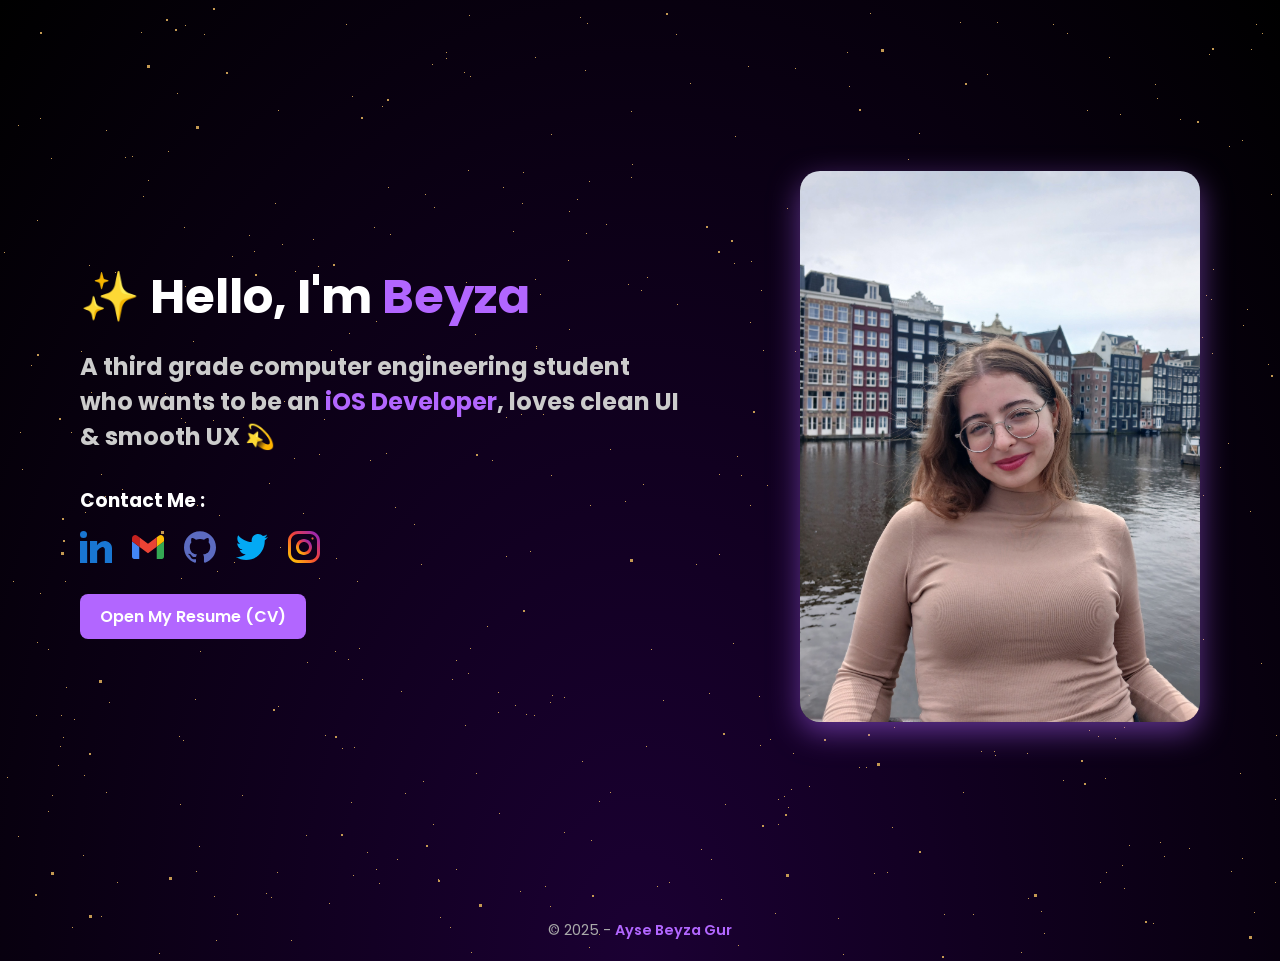
==== commit 1f6340e7: "feat: add footer redirecting to Github" ====
--- a/index.html
+++ b/index.html
@@ -6,16 +6,12 @@
   <meta name="viewport" content="width=device-width, initial-scale=1.0" />
   <title>Ayse Beyza Gur | hi, i am beyza</title>
 
-  <!-- ✅ Favicon için doğru kullanım -->
   <link rel="icon" href="favicon_io/favicon.ico?v=2" type="image/x-icon" />
   <link rel="apple-touch-icon" sizes="180x180" href="favicon_io/apple-touch-icon.png">
   <link rel="icon" type="image/png" sizes="32x32" href="favicon_io/favicon-32x32.png">
   <link rel="icon" type="image/png" sizes="16x16" href="favicon_io/favicon-16x16.png">
 
-  <!-- ✅ Google Fonts -->
   <link href="https://fonts.googleapis.com/css2?family=Poppins:wght@400;600;700&display=swap" rel="stylesheet">
-
-  <!-- ✅ External CSS dosyası bağlantısı -->
   <link rel="stylesheet" href="style.css">
 </head>
 
@@ -28,9 +24,6 @@
         <div id="stars4"></div>
     </div>
 
-       
-
-    
   <header>
     <div class="text-content">
       <h1><span class="wave">✨</span> Hello, I'm <span class="highlight">Beyza</span></h1>
@@ -52,31 +45,13 @@
     <div class="image-content">
       <img src="amsterdam.jpg" alt="my-image">
     </div>
+    
   </header>
-<!--
-  <section class="projects-section">
-    <h2>View My Work</h2>
-    <div class="section-divider"></div>
-    <div class="projects-container">
-      <div class="project-card">
-        <h3>Luxuria</h3>
-        <p>A minimal e-commerce app focused on showcasing products, favorites and cart, built with Swift.</p>
-      </div>
-      <div class="project-card">
-        <h3>Ticky</h3>
-        <p>A simple to-do list iOS app with animations and theme support. Built using SwiftUI.</p>
-      </div>
-      <div class="project-card">
-        <h3>Notely</h3>
-        <p>A clean and elegant notes app inspired by Apple's Contacts app, built with Swift.</p>
-      </div>
-      <div class="project-card">
-        <h3>Weatherista</h3>
-        <p>Minimal weather forecast app showing hourly and weekly updates using API integration.</p>
-      </div>
-    </div>
-  </section>
--->
+
+<footer>
+  © 2025 - <a href="https://github.com/beyyzgur" target="_blank" style="color: #b266ff; text-decoration: none;">Ayse Beyza Gur</a>
+</footer>
+
 </body>
 
 </html>
--- a/style.css
+++ b/style.css
@@ -313,7 +313,7 @@
             }
         }
 
-        @media (max-width: 768px) {
+@media (max-width: 768px) {
   header {
     flex-direction: column;
     align-items: center;
@@ -328,6 +328,7 @@
   }
 
   .image-content {
+    order: -1; /* Bu satır resmi en üste alır */
     max-width: 80%;
     margin-top: 20px;
     animation: none; /* İstersen animasyonu kaldır */
@@ -361,3 +362,24 @@
     gap: 15px;
   }
 }
+footer {
+  background-color: transparent;
+  text-align: center;
+  padding: 20px 0;
+  color: #aaa;
+  font-size: 0.9rem;
+  font-family: 'Poppins', sans-serif;
+  z-index: 10;
+  position: relative;
+}
+
+footer a {
+  color: #b266ff !important;
+  text-decoration: none;
+  font-weight: 600;
+  transition: color 0.3s ease;
+}
+
+footer a:hover {
+  color: #ffffff !important;
+}
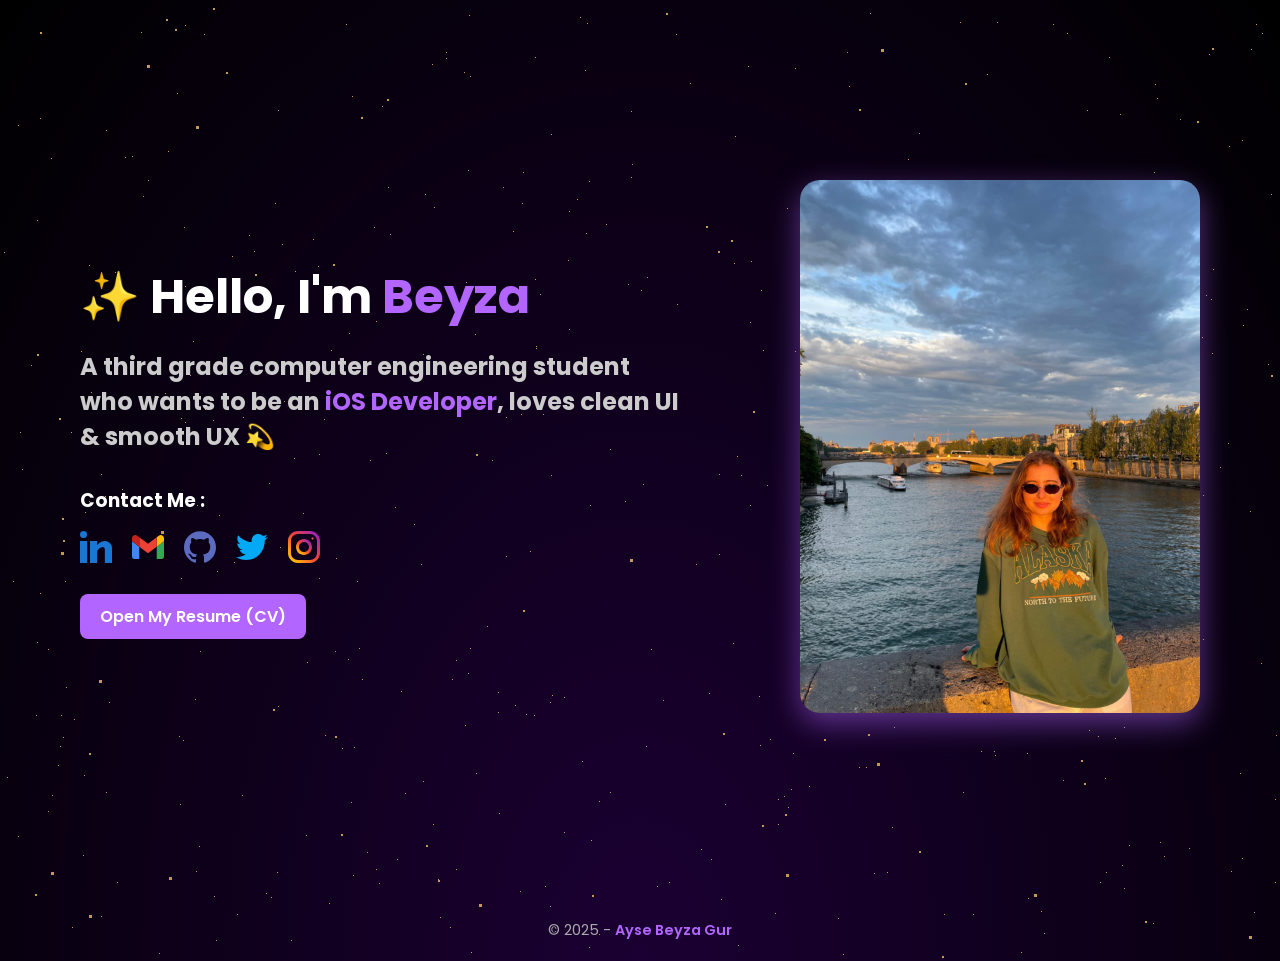
==== commit a1701bc7: "feat: update portfolio photo" ====
--- a/index.html
+++ b/index.html
@@ -43,7 +43,7 @@
     </div>
 
     <div class="image-content">
-      <img src="amsterdam.jpg" alt="my-image">
+      <img src="paris-sen.jpeg" alt="my-image">
     </div>
     
   </header>
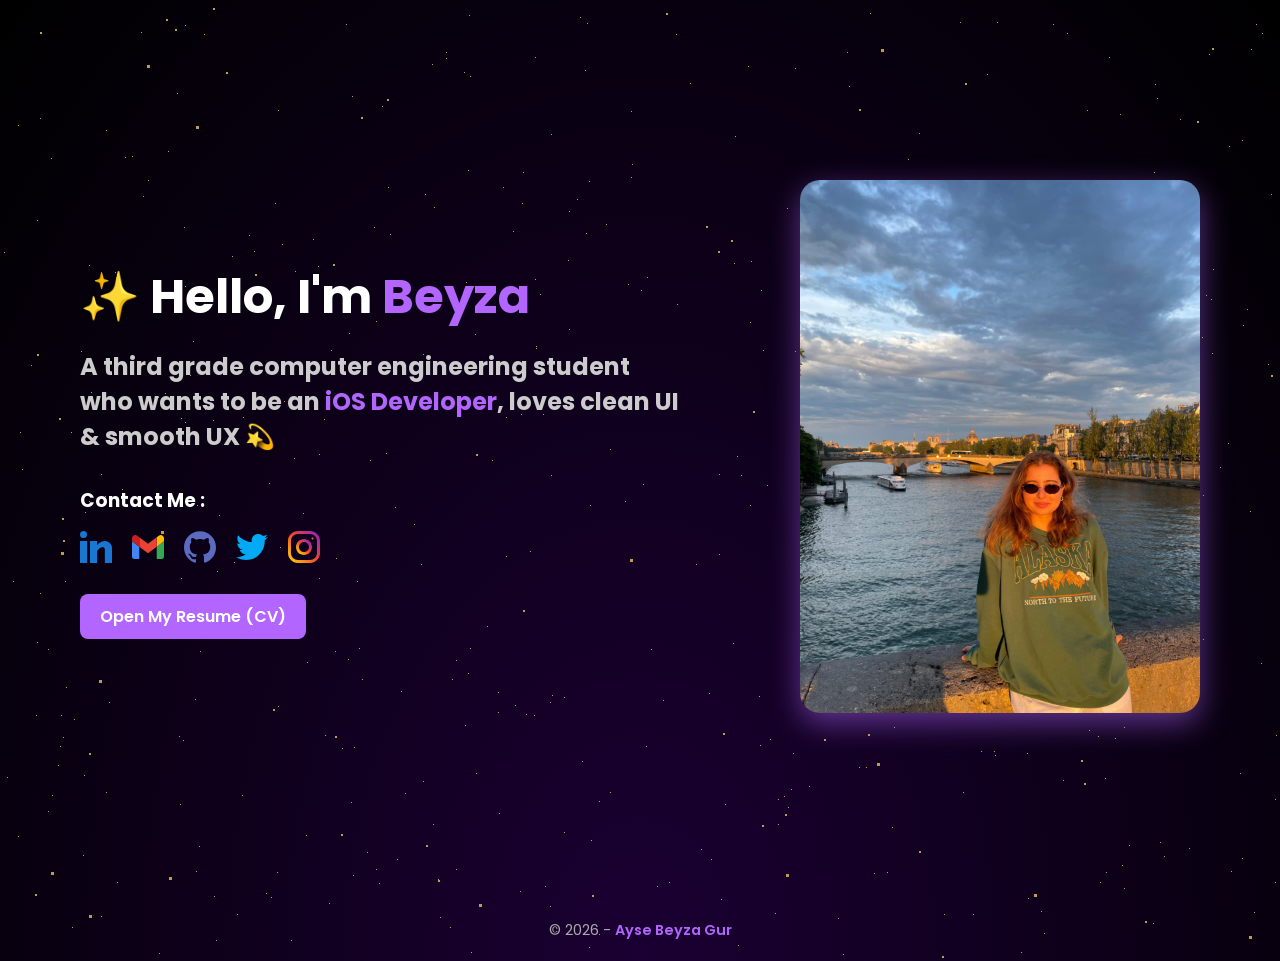
==== commit e073d465: "update footer" ====
--- a/index.html
+++ b/index.html
@@ -38,7 +38,7 @@
           <a href="https://twitter.com/beyyzgur" target="_blank"><img src="images/twitter.svg" alt="Twitter"></a>
           <a href="https://instagram.com/beyyzgur" target="_blank"><img src="images/instagram.svg" alt="Instagram"></a>
         </div>
-        <a class="download-cv" href="aysebeyzagur-portfolyo-cv.pdf" target="_blank"> Open My Resume (CV) </a>
+        <a class="download-cv" href="aysebeyzagur-cv.pdf" target="_blank"> Open My Resume (CV) </a>
       </div>
     </div>
 
@@ -49,7 +49,7 @@
   </header>
 
 <footer>
-  © 2025 - <a href="https://github.com/beyyzgur" target="_blank" style="color: #b266ff; text-decoration: none;">Ayse Beyza Gur</a>
+  © 2026 - <a href="https://github.com/beyyzgur" target="_blank" style="color: #b266ff; text-decoration: none;">Ayse Beyza Gur</a>
 </footer>
 
 </body>
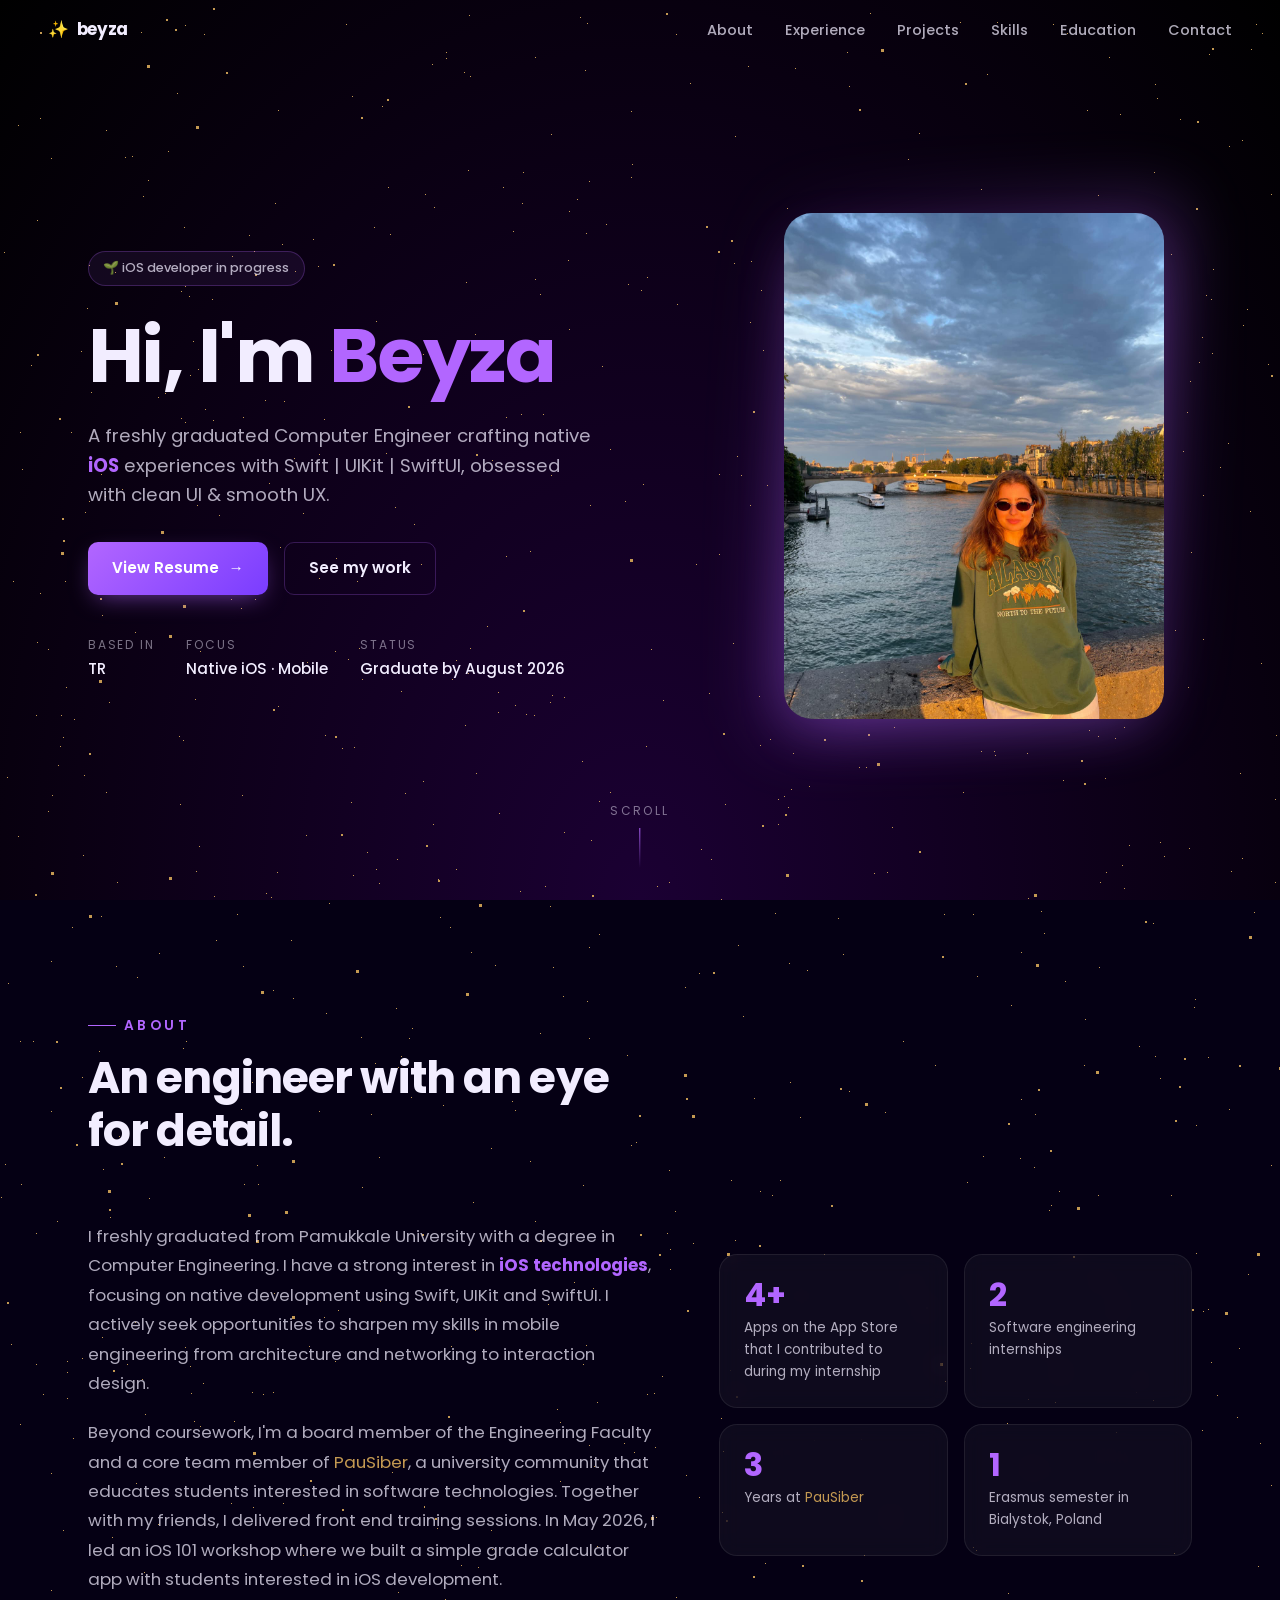
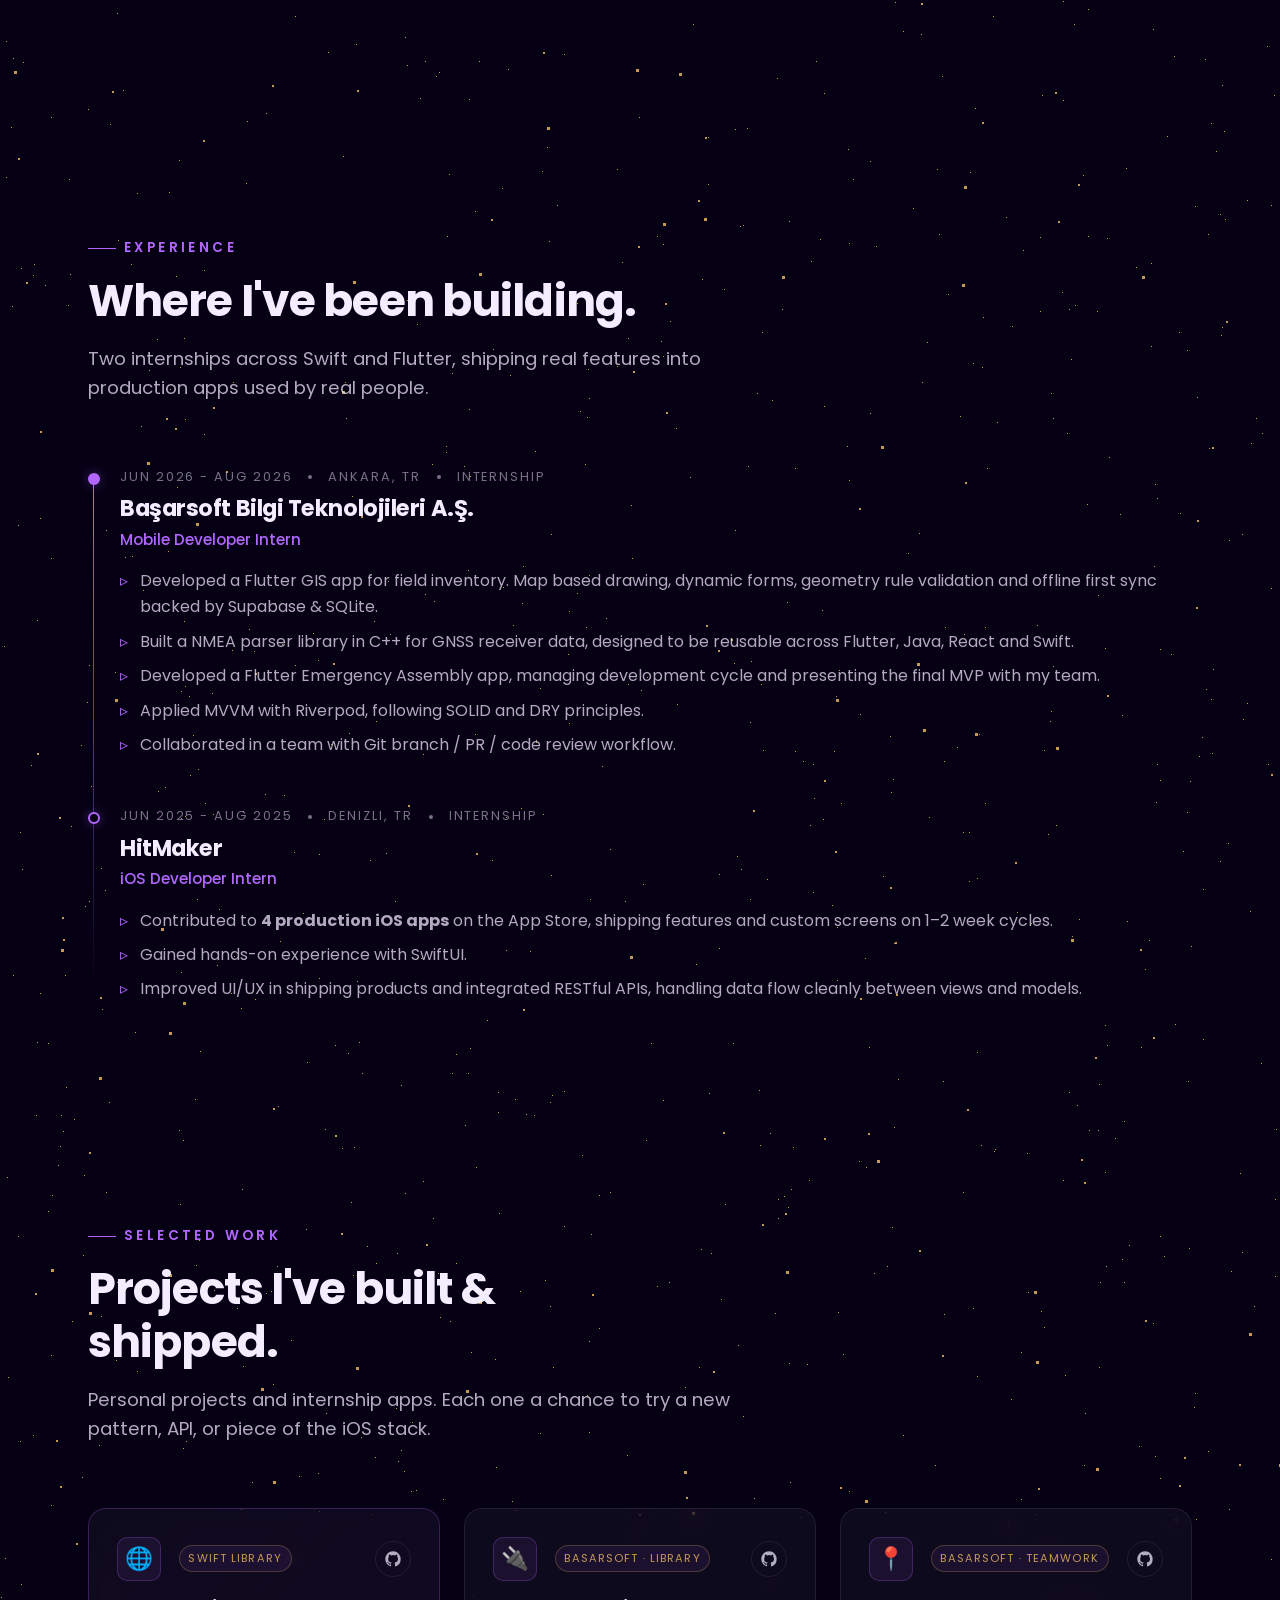
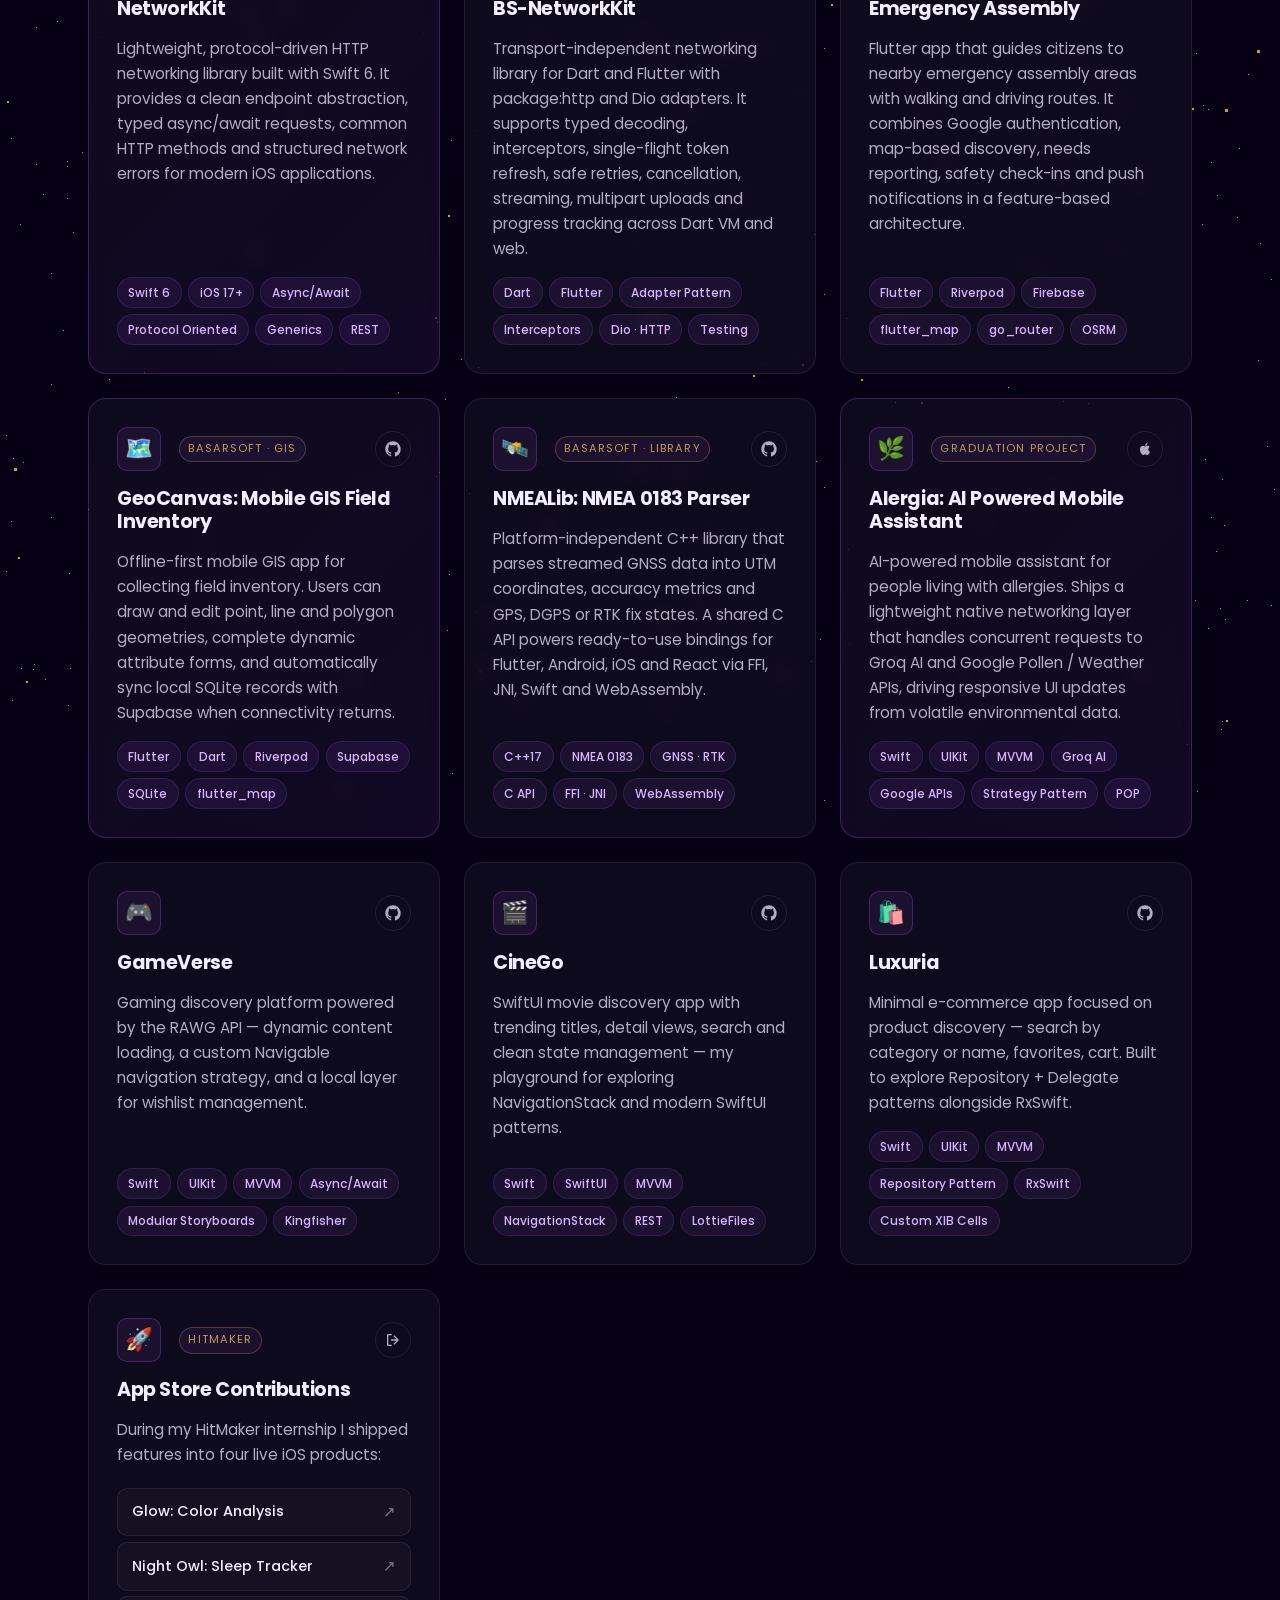
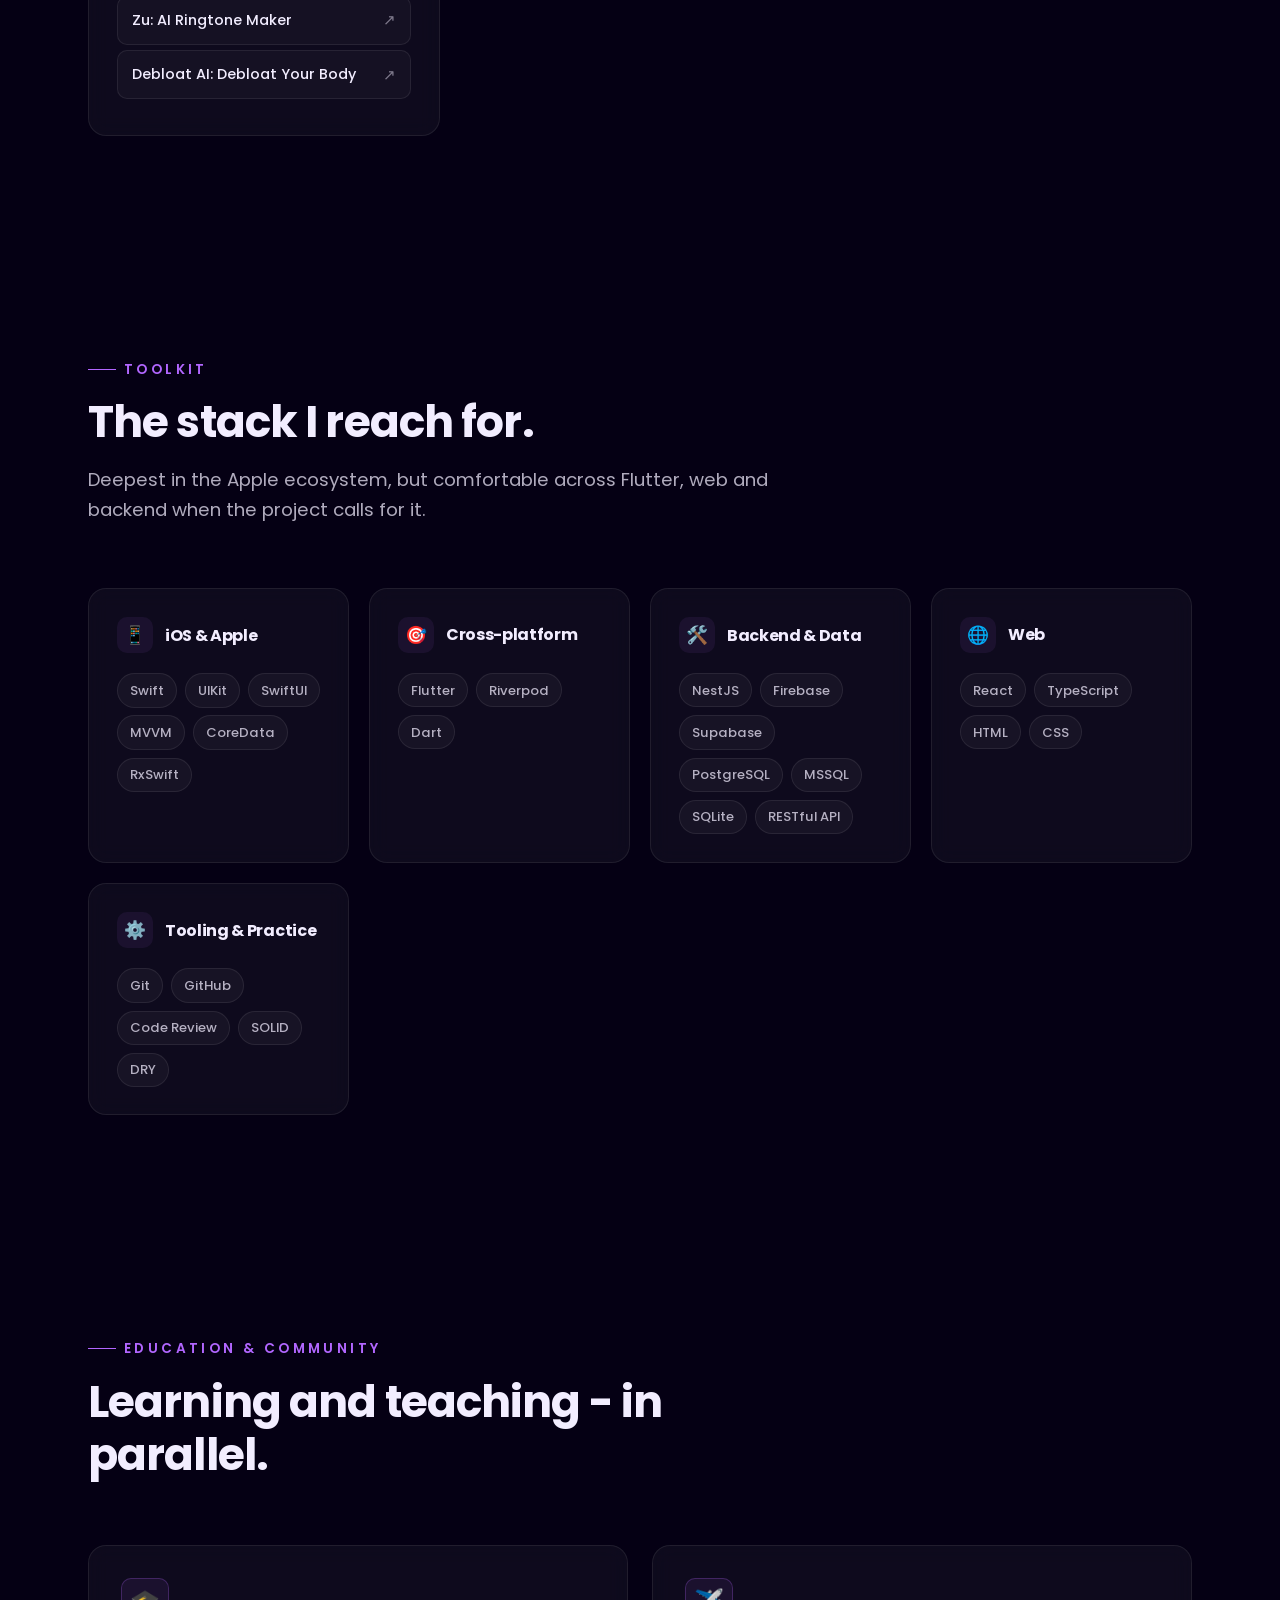
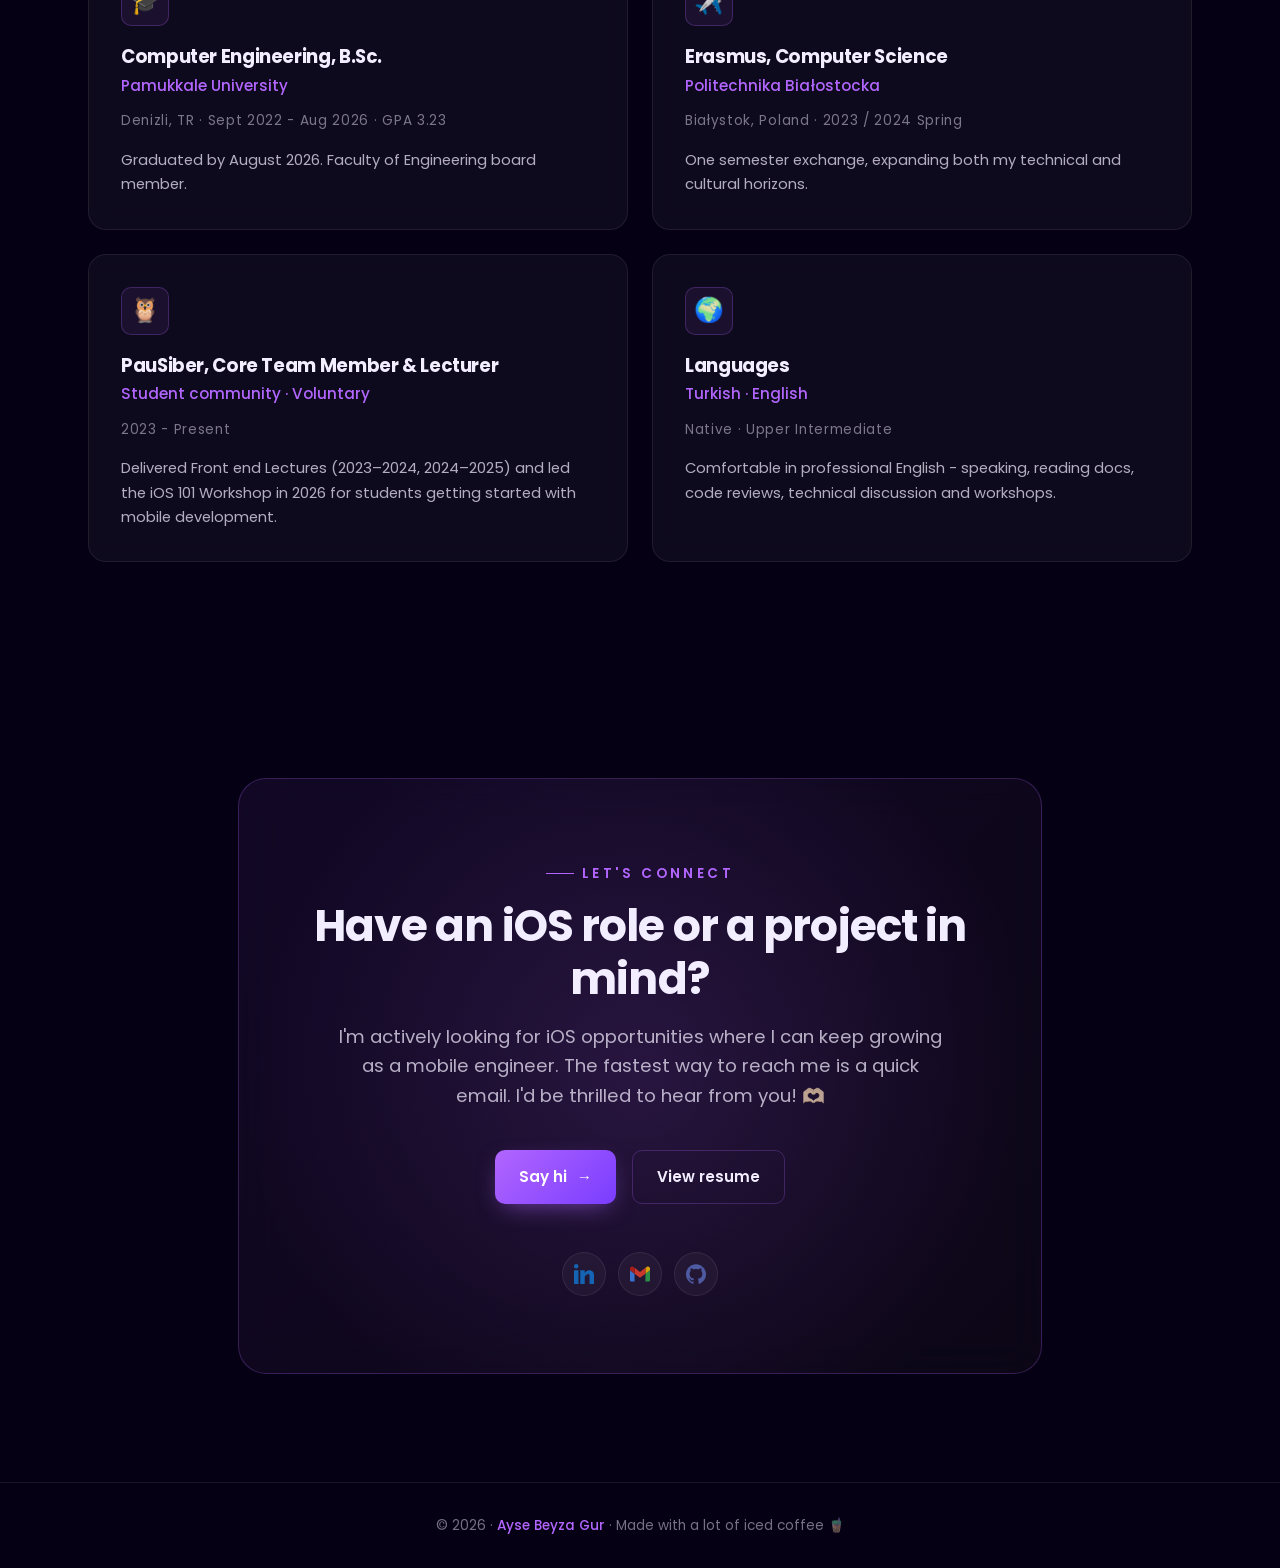
==== commit 54c29d29: "chore: Redesign portfolio and expand project showcase" ====
--- a/index.html
+++ b/index.html
@@ -4,54 +4,660 @@
 <head>
   <meta charset="UTF-8" />
   <meta name="viewport" content="width=device-width, initial-scale=1.0" />
-  <title>Ayse Beyza Gur | hi, i am beyza</title>
+  <meta name="description" content="Ayse Beyza Gur — Computer Engineering student building native iOS experiences with Swift, UIKit, and SwiftUI." />
+  <meta name="theme-color" content="#050014" />
+  <title>hi! i'm beyza</title>
 
   <link rel="icon" href="favicon_io/favicon.ico?v=2" type="image/x-icon" />
-  <link rel="apple-touch-icon" sizes="180x180" href="favicon_io/apple-touch-icon.png">
-  <link rel="icon" type="image/png" sizes="32x32" href="favicon_io/favicon-32x32.png">
-  <link rel="icon" type="image/png" sizes="16x16" href="favicon_io/favicon-16x16.png">
-
-  <link href="https://fonts.googleapis.com/css2?family=Poppins:wght@400;600;700&display=swap" rel="stylesheet">
-  <link rel="stylesheet" href="style.css">
+  <link rel="apple-touch-icon" sizes="180x180" href="favicon_io/apple-touch-icon.png" />
+  <link rel="icon" type="image/png" sizes="32x32" href="favicon_io/favicon-32x32.png" />
+  <link rel="icon" type="image/png" sizes="16x16" href="favicon_io/favicon-16x16.png" />
+
+  <link rel="preconnect" href="https://fonts.googleapis.com" />
+  <link rel="preconnect" href="https://fonts.gstatic.com" crossorigin />
+  <link href="https://fonts.googleapis.com/css2?family=Poppins:wght@300;400;500;600;700&display=swap" rel="stylesheet" />
+
+  <link rel="stylesheet" href="assets/css/main.css" />
 </head>
 
-<body style="background-color: black;">
-
-    <div class="bg-animation">
-        <div id="stars"></div>
-        <div id="stars2"></div>
-        <div id="stars3"></div>
-        <div id="stars4"></div>
-    </div>
-
-  <header>
-    <div class="text-content">
-      <h1><span class="wave">✨</span> Hello, I'm <span class="highlight">Beyza</span></h1>
-      <h2>A third grade computer engineering student who wants to be an <span class="highlight">iOS Developer</span>, loves clean UI & smooth UX 💫</h2>
-
-      <div class="contact">
-        <h3>Contact Me :</h3>
-        <div class="social-icons">
-          <a href="https://www.linkedin.com/in/beyyzgur/" target="_blank"><img src="images/linked-in-alt.svg" alt="LinkedIn"></a>
-          <a href="mailto:beyyzgur@gmail.com" target="_blank"><img src="images/gmail.svg" alt="Gmail"></a>
-          <a href="https://github.com/beyyzgur" target="_blank"><img src="images/github.svg" alt="GitHub"></a>
-          <a href="https://twitter.com/beyyzgur" target="_blank"><img src="images/twitter.svg" alt="Twitter"></a>
-          <a href="https://instagram.com/beyyzgur" target="_blank"><img src="images/instagram.svg" alt="Instagram"></a>
-        </div>
-        <a class="download-cv" href="aysebeyzagur-cv.pdf" target="_blank"> Open My Resume (CV) </a>
-      </div>
-    </div>
-
-    <div class="image-content">
-      <img src="paris-sen.jpeg" alt="my-image">
-    </div>
-    
-  </header>
-
-<footer>
-  © 2026 - <a href="https://github.com/beyyzgur" target="_blank" style="color: #b266ff; text-decoration: none;">Ayse Beyza Gur</a>
-</footer>
-
+<body>
+
+  <div class="bg-animation" aria-hidden="true">
+    <div id="stars"></div>
+    <div id="stars2"></div>
+    <div id="stars3"></div>
+    <div id="stars4"></div>
+  </div>
+
+  <!-- ─────────────── Navigation ─────────────── -->
+  <nav class="nav" id="nav" aria-label="Primary">
+    <a href="#top" class="nav-brand">
+      <span class="wave" aria-hidden="true">✨</span>
+      beyza
+    </a>
+    <ul class="nav-links">
+      <li><a href="#about">About</a></li>
+      <li><a href="#experience">Experience</a></li>
+      <li><a href="#projects">Projects</a></li>
+      <li><a href="#skills">Skills</a></li>
+      <li><a href="#education">Education</a></li>
+      <li><a href="#contact">Contact</a></li>
+    </ul>
+    <button class="nav-toggle" aria-label="Toggle menu" aria-expanded="false">
+      <span></span><span></span><span></span>
+    </button>
+  </nav>
+
+  <main id="top">
+
+    <!-- ─────────────── Hero ─────────────── -->
+    <section class="hero" id="hero">
+      <div class="container">
+        <div class="hero-inner">
+          <div class="hero-text reveal">
+            <span class="hero-eyebrow">
+               🌱 iOS developer in progress
+            </span>
+            <h1>
+              Hi, I'm <span class="highlight">Beyza</span>
+            </h1>
+            <p class="hero-tagline">
+              A freshly graduated Computer Engineer crafting native <span class="highlight">iOS</span>
+              experiences with Swift | UIKit | SwiftUI, obsessed with clean UI & smooth UX.
+            </p>
+
+            <div class="hero-actions">
+              <a class="btn btn-primary" href="ayse-beyza-gur-portfolyo-cv-ios-developer.pdf" target="_blank" rel="noopener">
+                View Resume
+                <span class="btn-arrow" aria-hidden="true">→</span>
+              </a>
+              <a class="btn btn-ghost" href="#projects">See my work</a>
+            </div>
+
+            <div class="hero-meta">
+              <div class="hero-meta-item">
+                <span class="hero-meta-label">Based in</span>
+                <span class="hero-meta-value">TR</span>
+              </div>
+              <div class="hero-meta-item">
+                <span class="hero-meta-label">Focus</span>
+                <span class="hero-meta-value">Native iOS · Mobile</span>
+              </div>
+              <div class="hero-meta-item">
+                <span class="hero-meta-label">Status</span>
+                <span class="hero-meta-value">Graduate by August 2026</span>
+              </div>
+            </div>
+          </div>
+
+          <div class="hero-portrait reveal">
+            <img src="paris-sen.jpeg" alt="Portrait of Ayse Beyza Gur" loading="eager" />
+          </div>
+        </div>
+      </div>
+
+      <div class="scroll-cue" aria-hidden="true">
+        <span>Scroll</span>
+        <span class="line"></span>
+      </div>
+    </section>
+
+    <!-- ─────────────── About ─────────────── -->
+    <section id="about">
+      <div class="container">
+        <div class="section-header reveal">
+          <span class="section-eyebrow">About</span>
+          <h2 class="section-title">An engineer with an eye for detail.</h2>
+        </div>
+
+        <div class="about-grid">
+          <div class="about-text reveal">
+            <p>
+              I freshly graduated from Pamukkale University with a degree in Computer Engineering.  I have a strong interest in
+              <span class="highlight">iOS technologies</span>, focusing on native development using Swift, UIKit
+              and SwiftUI. I actively seek opportunities to sharpen my skills in mobile engineering from
+              architecture and networking to interaction design.
+            </p>
+            <p>
+              Beyond coursework, I'm a board member of the Engineering Faculty and a core team member of
+              <span class="accent">PauSiber</span>, a university community that educates students interested in software technologies.
+              Together with my friends, I delivered front end training sessions. 
+              In May 2026, I led an iOS 101 workshop where we built a simple grade calculator app with students interested in iOS development.
+            </p>
+          </div>
+
+          <div class="about-stats reveal-stagger">
+            <div class="stat-card">
+              <div class="stat-value">4+</div>
+              <div class="stat-label">Apps on the App Store that I contributed to during my internship</div>
+            </div>
+            <div class="stat-card">
+              <div class="stat-value">2</div>
+              <div class="stat-label">Software engineering internships</div>
+            </div>
+            <div class="stat-card">
+              <div class="stat-value">3</div>
+              <div class="stat-label">Years at <span class="accent">PauSiber</span></div>
+            </div>
+            <div class="stat-card">
+              <div class="stat-value">1</div>
+              <div class="stat-label">Erasmus semester in Bialystok, Poland</div>
+            </div>
+          </div>
+        </div>
+      </div>
+    </section>
+
+    <!-- ─────────────── Experience ─────────────── -->
+    <section id="experience">
+      <div class="container">
+        <div class="section-header reveal">
+          <span class="section-eyebrow">Experience</span>
+          <h2 class="section-title">Where I've been building.</h2>
+          <p class="section-lead">
+            Two internships across Swift and Flutter, shipping real features into production apps
+            used by real people.
+          </p>
+        </div>
+
+        <div class="timeline reveal-stagger">
+          <div class="timeline-item is-current">
+            <div class="timeline-meta">
+              <span>Jun 2026 - Aug 2026</span>
+              <span class="sep" aria-hidden="true"></span>
+              <span>Ankara, TR</span>
+              <span class="sep" aria-hidden="true"></span>
+              <span>Internship</span>
+            </div>
+            <h3>Başarsoft Bilgi Teknolojileri A.Ş.</h3>
+            <div class="timeline-role">Mobile Developer Intern</div>
+            <ul>
+              <li>Developed a Flutter GIS app for field inventory. Map based drawing, dynamic forms, geometry rule validation and offline first sync backed by Supabase &amp; SQLite.</li>
+              <li>Built a NMEA parser library in C++ for GNSS receiver data, designed to be reusable across Flutter, Java, React and Swift.</li>
+              <li>Developed a Flutter Emergency Assembly app, managing development cycle and presenting the final MVP with my team.</li>
+              <li>Applied MVVM with Riverpod, following SOLID and DRY principles.</li>
+              <li>Collaborated in a team with Git branch / PR / code review workflow.</li>
+            </ul>
+          </div>
+
+          <div class="timeline-item">
+            <div class="timeline-meta">
+              <span>Jun 2025 - Aug 2025</span>
+              <span class="sep" aria-hidden="true"></span>
+              <span>Denizli, TR</span>
+              <span class="sep" aria-hidden="true"></span>
+              <span>Internship</span>
+            </div>
+            <h3>HitMaker</h3>
+            <div class="timeline-role">iOS Developer Intern</div>
+            <ul>
+              <li>Contributed to <strong>4 production iOS apps</strong> on the App Store, shipping features and custom screens on 1–2 week cycles.</li>
+              <li>Gained hands-on experience with SwiftUI.</li>
+              <li>Improved UI/UX in shipping products and integrated RESTful APIs, handling data flow cleanly between views and models.</li>
+            </ul>
+          </div>
+        </div>
+      </div>
+    </section>
+
+    <!-- ─────────────── Projects ─────────────── -->
+    <section id="projects">
+      <div class="container">
+        <div class="section-header reveal">
+          <span class="section-eyebrow">Selected work</span>
+          <h2 class="section-title">Projects I've built &amp; shipped.</h2>
+          <p class="section-lead">
+            Personal projects and internship apps. Each one a chance to try a new pattern, API, or piece of
+            the iOS stack.
+          </p>
+        </div>
+
+        <div class="projects reveal-stagger">
+
+          <article class="project project-featured">
+            <div class="project-header">
+              <div class="project-icon" aria-hidden="true">🌐</div>
+              <span class="project-tag">Swift Library</span>
+              <div class="project-links">
+                <a href="https://github.com/beyyzgur/NetworkKit" target="_blank" rel="noopener" aria-label="NetworkKit on GitHub">
+                  <svg viewBox="0 0 24 24" fill="currentColor" aria-hidden="true"><path d="M12 .5C5.65.5.5 5.65.5 12c0 5.08 3.29 9.39 7.86 10.92.58.11.79-.25.79-.56v-2c-3.2.7-3.88-1.36-3.88-1.36-.53-1.34-1.3-1.7-1.3-1.7-1.06-.72.08-.7.08-.7 1.17.08 1.78 1.2 1.78 1.2 1.04 1.78 2.74 1.27 3.4.97.1-.76.41-1.27.75-1.56-2.55-.29-5.24-1.28-5.24-5.68 0-1.25.45-2.28 1.19-3.08-.12-.29-.51-1.46.11-3.05 0 0 .97-.31 3.18 1.18a11 11 0 0 1 5.79 0c2.21-1.49 3.18-1.18 3.18-1.18.63 1.59.23 2.76.11 3.05.74.8 1.19 1.83 1.19 3.08 0 4.41-2.7 5.39-5.27 5.67.42.36.79 1.07.79 2.17v3.22c0 .31.21.68.79.56A11.51 11.51 0 0 0 23.5 12C23.5 5.65 18.35.5 12 .5z"/></svg>
+                </a>
+              </div>
+            </div>
+            <h3>NetworkKit</h3>
+            <p>
+              Lightweight, protocol-driven HTTP networking library built with Swift 6. It provides a clean
+              endpoint abstraction, typed async/await requests, common HTTP methods and structured network
+              errors for modern iOS applications.
+            </p>
+            <div class="project-stack">
+              <span class="stack-chip">Swift 6</span>
+              <span class="stack-chip">iOS 17+</span>
+              <span class="stack-chip">Async/Await</span>
+              <span class="stack-chip">Protocol Oriented</span>
+              <span class="stack-chip">Generics</span>
+              <span class="stack-chip">REST</span>
+            </div>
+          </article>
+
+          <article class="project">
+            <div class="project-header">
+              <div class="project-icon" aria-hidden="true">🔌</div>
+              <span class="project-tag">Basarsoft · Library</span>
+              <div class="project-links">
+                <a href="https://github.com/beyyzgur/BS-NetworkKit-Dart" target="_blank" rel="noopener" aria-label="BS NetworkKit on GitHub">
+                  <svg viewBox="0 0 24 24" fill="currentColor" aria-hidden="true"><path d="M12 .5C5.65.5.5 5.65.5 12c0 5.08 3.29 9.39 7.86 10.92.58.11.79-.25.79-.56v-2c-3.2.7-3.88-1.36-3.88-1.36-.53-1.34-1.3-1.7-1.3-1.7-1.06-.72.08-.7.08-.7 1.17.08 1.78 1.2 1.78 1.2 1.04 1.78 2.74 1.27 3.4.97.1-.76.41-1.27.75-1.56-2.55-.29-5.24-1.28-5.24-5.68 0-1.25.45-2.28 1.19-3.08-.12-.29-.51-1.46.11-3.05 0 0 .97-.31 3.18 1.18a11 11 0 0 1 5.79 0c2.21-1.49 3.18-1.18 3.18-1.18.63 1.59.23 2.76.11 3.05.74.8 1.19 1.83 1.19 3.08 0 4.41-2.7 5.39-5.27 5.67.42.36.79 1.07.79 2.17v3.22c0 .31.21.68.79.56A11.51 11.51 0 0 0 23.5 12C23.5 5.65 18.35.5 12 .5z"/></svg>
+                </a>
+              </div>
+            </div>
+            <h3>BS-NetworkKit</h3>
+            <p>
+              Transport-independent networking library for Dart and Flutter with package:http and Dio
+              adapters. It supports typed decoding, interceptors, single-flight token refresh, safe retries,
+              cancellation, streaming, multipart uploads and progress tracking across Dart VM and web.
+            </p>
+            <div class="project-stack">
+              <span class="stack-chip">Dart</span>
+              <span class="stack-chip">Flutter</span>
+              <span class="stack-chip">Adapter Pattern</span>
+              <span class="stack-chip">Interceptors</span>
+              <span class="stack-chip">Dio · HTTP</span>
+              <span class="stack-chip">Testing</span>
+            </div>
+          </article>
+
+          <article class="project">
+            <div class="project-header">
+              <div class="project-icon" aria-hidden="true">📍</div>
+              <span class="project-tag">Basarsoft · Teamwork</span>
+              <div class="project-links">
+                <a href="https://github.com/beyyzgur/Emergency-Assembly-Flutter-App" target="_blank" rel="noopener" aria-label="Emergency Assembly on GitHub">
+                  <svg viewBox="0 0 24 24" fill="currentColor" aria-hidden="true"><path d="M12 .5C5.65.5.5 5.65.5 12c0 5.08 3.29 9.39 7.86 10.92.58.11.79-.25.79-.56v-2c-3.2.7-3.88-1.36-3.88-1.36-.53-1.34-1.3-1.7-1.3-1.7-1.06-.72.08-.7.08-.7 1.17.08 1.78 1.2 1.78 1.2 1.04 1.78 2.74 1.27 3.4.97.1-.76.41-1.27.75-1.56-2.55-.29-5.24-1.28-5.24-5.68 0-1.25.45-2.28 1.19-3.08-.12-.29-.51-1.46.11-3.05 0 0 .97-.31 3.18 1.18a11 11 0 0 1 5.79 0c2.21-1.49 3.18-1.18 3.18-1.18.63 1.59.23 2.76.11 3.05.74.8 1.19 1.83 1.19 3.08 0 4.41-2.7 5.39-5.27 5.67.42.36.79 1.07.79 2.17v3.22c0 .31.21.68.79.56A11.51 11.51 0 0 0 23.5 12C23.5 5.65 18.35.5 12 .5z"/></svg>
+                </a>
+              </div>
+            </div>
+            <h3>Emergency Assembly</h3>
+            <p>
+              Flutter app that guides citizens to nearby emergency assembly areas with walking and driving
+              routes. It combines Google authentication, map-based discovery, needs reporting, safety
+              check-ins and push notifications in a feature-based architecture.
+            </p>
+            <div class="project-stack">
+              <span class="stack-chip">Flutter</span>
+              <span class="stack-chip">Riverpod</span>
+              <span class="stack-chip">Firebase</span>
+              <span class="stack-chip">flutter_map</span>
+              <span class="stack-chip">go_router</span>
+              <span class="stack-chip">OSRM</span>
+            </div>
+          </article>
+
+          <article class="project project-featured">
+            <div class="project-header">
+              <div class="project-icon" aria-hidden="true">🗺️</div>
+              <span class="project-tag">Basarsoft · GIS</span>
+              <div class="project-links">
+                <a href="https://github.com/beyyzgur/GeoCanvas-CBS-Flutter-App" target="_blank" rel="noopener" aria-label="GeoCanvas on GitHub">
+                  <svg viewBox="0 0 24 24" fill="currentColor" aria-hidden="true"><path d="M12 .5C5.65.5.5 5.65.5 12c0 5.08 3.29 9.39 7.86 10.92.58.11.79-.25.79-.56v-2c-3.2.7-3.88-1.36-3.88-1.36-.53-1.34-1.3-1.7-1.3-1.7-1.06-.72.08-.7.08-.7 1.17.08 1.78 1.2 1.78 1.2 1.04 1.78 2.74 1.27 3.4.97.1-.76.41-1.27.75-1.56-2.55-.29-5.24-1.28-5.24-5.68 0-1.25.45-2.28 1.19-3.08-.12-.29-.51-1.46.11-3.05 0 0 .97-.31 3.18 1.18a11 11 0 0 1 5.79 0c2.21-1.49 3.18-1.18 3.18-1.18.63 1.59.23 2.76.11 3.05.74.8 1.19 1.83 1.19 3.08 0 4.41-2.7 5.39-5.27 5.67.42.36.79 1.07.79 2.17v3.22c0 .31.21.68.79.56A11.51 11.51 0 0 0 23.5 12C23.5 5.65 18.35.5 12 .5z"/></svg>
+                </a>
+              </div>
+            </div>
+            <h3>GeoCanvas: Mobile GIS Field Inventory</h3>
+            <p>
+              Offline-first mobile GIS app for collecting field inventory. Users can draw and edit point,
+              line and polygon geometries, complete dynamic attribute forms, and automatically sync local
+              SQLite records with Supabase when connectivity returns.
+            </p>
+            <div class="project-stack">
+              <span class="stack-chip">Flutter</span>
+              <span class="stack-chip">Dart</span>
+              <span class="stack-chip">Riverpod</span>
+              <span class="stack-chip">Supabase</span>
+              <span class="stack-chip">SQLite</span>
+              <span class="stack-chip">flutter_map</span>
+            </div>
+          </article>
+
+          <article class="project">
+            <div class="project-header">
+              <div class="project-icon" aria-hidden="true">🛰️</div>
+              <span class="project-tag">Basarsoft · Library</span>
+              <div class="project-links">
+                <a href="https://github.com/beyyzgur/nmea-0183-parser-cpp" target="_blank" rel="noopener" aria-label="NMEALib on GitHub">
+                  <svg viewBox="0 0 24 24" fill="currentColor" aria-hidden="true"><path d="M12 .5C5.65.5.5 5.65.5 12c0 5.08 3.29 9.39 7.86 10.92.58.11.79-.25.79-.56v-2c-3.2.7-3.88-1.36-3.88-1.36-.53-1.34-1.3-1.7-1.3-1.7-1.06-.72.08-.7.08-.7 1.17.08 1.78 1.2 1.78 1.2 1.04 1.78 2.74 1.27 3.4.97.1-.76.41-1.27.75-1.56-2.55-.29-5.24-1.28-5.24-5.68 0-1.25.45-2.28 1.19-3.08-.12-.29-.51-1.46.11-3.05 0 0 .97-.31 3.18 1.18a11 11 0 0 1 5.79 0c2.21-1.49 3.18-1.18 3.18-1.18.63 1.59.23 2.76.11 3.05.74.8 1.19 1.83 1.19 3.08 0 4.41-2.7 5.39-5.27 5.67.42.36.79 1.07.79 2.17v3.22c0 .31.21.68.79.56A11.51 11.51 0 0 0 23.5 12C23.5 5.65 18.35.5 12 .5z"/></svg>
+                </a>
+              </div>
+            </div>
+            <h3>NMEALib: NMEA 0183 Parser</h3>
+            <p>
+              Platform-independent C++ library that parses streamed GNSS data into UTM coordinates,
+              accuracy metrics and GPS, DGPS or RTK fix states. A shared C API powers ready-to-use bindings
+              for Flutter, Android, iOS and React via FFI, JNI, Swift and WebAssembly.
+            </p>
+            <div class="project-stack">
+              <span class="stack-chip">C++17</span>
+              <span class="stack-chip">NMEA 0183</span>
+              <span class="stack-chip">GNSS · RTK</span>
+              <span class="stack-chip">C API</span>
+              <span class="stack-chip">FFI · JNI</span>
+              <span class="stack-chip">WebAssembly</span>
+            </div>
+          </article>
+
+          <article class="project project-featured">
+            <div class="project-header">
+              <div class="project-icon" aria-hidden="true">🌿</div>
+              <span class="project-tag">Graduation Project</span>
+              <div class="project-links">
+                <button class="app-store-coming-soon" type="button" aria-label="Alergia on the App Store">
+                  <svg viewBox="0 0 24 24" fill="currentColor" aria-hidden="true"><path d="M17.05 20.28c-.98.95-2.05.8-3.08.35-1.09-.46-2.09-.48-3.24 0-1.44.62-2.2.44-3.06-.35C2.79 15.25 3.51 7.59 9.05 7.31c1.35.07 2.29.74 3.08.79 1.18-.24 2.31-.93 3.57-.84 1.51.12 2.65.72 3.4 1.8-3.12 1.87-2.38 5.98.48 7.13-.57 1.5-1.31 2.99-2.53 4.1M12.03 7.25C11.88 5.02 13.69 3.18 15.77 3c.29 2.58-2.34 4.5-3.74 4.25"/></svg>
+                </button>
+              </div>
+            </div>
+            <h3>Alergia: AI Powered Mobile Assistant</h3>
+            <p>
+              AI-powered mobile assistant for people living with allergies. Ships a lightweight native
+              networking layer that handles concurrent requests to Groq AI and Google Pollen / Weather APIs,
+              driving responsive UI updates from volatile environmental data.
+            </p>
+            <div class="project-stack">
+              <span class="stack-chip">Swift</span>
+              <span class="stack-chip">UIKit</span>
+              <span class="stack-chip">MVVM</span>
+              <span class="stack-chip">Groq AI</span>
+              <span class="stack-chip">Google APIs</span>
+              <span class="stack-chip">Strategy Pattern</span>
+              <span class="stack-chip">POP</span>
+            </div>
+          </article>
+
+          <article class="project">
+            <div class="project-header">
+              <div class="project-icon" aria-hidden="true">🎮</div>
+              <div class="project-links">
+                <a href="https://github.com/beyyzgur/GameVerse-iOS-App" target="_blank" rel="noopener" aria-label="GameVerse on GitHub">
+                  <svg viewBox="0 0 24 24" fill="currentColor" aria-hidden="true"><path d="M12 .5C5.65.5.5 5.65.5 12c0 5.08 3.29 9.39 7.86 10.92.58.11.79-.25.79-.56v-2c-3.2.7-3.88-1.36-3.88-1.36-.53-1.34-1.3-1.7-1.3-1.7-1.06-.72.08-.7.08-.7 1.17.08 1.78 1.2 1.78 1.2 1.04 1.78 2.74 1.27 3.4.97.1-.76.41-1.27.75-1.56-2.55-.29-5.24-1.28-5.24-5.68 0-1.25.45-2.28 1.19-3.08-.12-.29-.51-1.46.11-3.05 0 0 .97-.31 3.18 1.18a11 11 0 0 1 5.79 0c2.21-1.49 3.18-1.18 3.18-1.18.63 1.59.23 2.76.11 3.05.74.8 1.19 1.83 1.19 3.08 0 4.41-2.7 5.39-5.27 5.67.42.36.79 1.07.79 2.17v3.22c0 .31.21.68.79.56A11.51 11.51 0 0 0 23.5 12C23.5 5.65 18.35.5 12 .5z"/></svg>
+                </a>
+              </div>
+            </div>
+            <h3>GameVerse</h3>
+            <p>
+              Gaming discovery platform powered by the RAWG API — dynamic content loading, a custom
+              Navigable navigation strategy, and a local layer for wishlist management.
+            </p>
+            <div class="project-stack">
+              <span class="stack-chip">Swift</span>
+              <span class="stack-chip">UIKit</span>
+              <span class="stack-chip">MVVM</span>
+              <span class="stack-chip">Async/Await</span>
+              <span class="stack-chip">Modular Storyboards</span>
+              <span class="stack-chip">Kingfisher</span>
+            </div>
+          </article>
+
+          <article class="project">
+            <div class="project-header">
+              <div class="project-icon" aria-hidden="true">🎬</div>
+              <div class="project-links">
+                <a href="https://github.com/beyyzgur/SwiftUI-for-iOS-Bootcamp-2025/tree/main/CineGoApp" target="_blank" rel="noopener" aria-label="CineGo on GitHub">
+                  <svg viewBox="0 0 24 24" fill="currentColor" aria-hidden="true"><path d="M12 .5C5.65.5.5 5.65.5 12c0 5.08 3.29 9.39 7.86 10.92.58.11.79-.25.79-.56v-2c-3.2.7-3.88-1.36-3.88-1.36-.53-1.34-1.3-1.7-1.3-1.7-1.06-.72.08-.7.08-.7 1.17.08 1.78 1.2 1.78 1.2 1.04 1.78 2.74 1.27 3.4.97.1-.76.41-1.27.75-1.56-2.55-.29-5.24-1.28-5.24-5.68 0-1.25.45-2.28 1.19-3.08-.12-.29-.51-1.46.11-3.05 0 0 .97-.31 3.18 1.18a11 11 0 0 1 5.79 0c2.21-1.49 3.18-1.18 3.18-1.18.63 1.59.23 2.76.11 3.05.74.8 1.19 1.83 1.19 3.08 0 4.41-2.7 5.39-5.27 5.67.42.36.79 1.07.79 2.17v3.22c0 .31.21.68.79.56A11.51 11.51 0 0 0 23.5 12C23.5 5.65 18.35.5 12 .5z"/></svg>
+                </a>
+              </div>
+            </div>
+            <h3>CineGo</h3>
+            <p>
+              SwiftUI movie discovery app with trending titles, detail views, search and clean state
+              management — my playground for exploring NavigationStack and modern SwiftUI patterns.
+            </p>
+            <div class="project-stack">
+              <span class="stack-chip">Swift</span>
+              <span class="stack-chip">SwiftUI</span>
+              <span class="stack-chip">MVVM</span>
+              <span class="stack-chip">NavigationStack</span>
+              <span class="stack-chip">REST</span>
+              <span class="stack-chip">LottieFiles</span>
+            </div>
+          </article>
+
+          <article class="project">
+            <div class="project-header">
+              <div class="project-icon" aria-hidden="true">🛍️</div>
+              <div class="project-links">
+                <a href="https://github.com/beyyzgur/SwiftCraft-iOS-Bootcamp-2025/tree/main/graduation-project" target="_blank" rel="noopener" aria-label="Luxuria on GitHub">
+                  <svg viewBox="0 0 24 24" fill="currentColor" aria-hidden="true"><path d="M12 .5C5.65.5.5 5.65.5 12c0 5.08 3.29 9.39 7.86 10.92.58.11.79-.25.79-.56v-2c-3.2.7-3.88-1.36-3.88-1.36-.53-1.34-1.3-1.7-1.3-1.7-1.06-.72.08-.7.08-.7 1.17.08 1.78 1.2 1.78 1.2 1.04 1.78 2.74 1.27 3.4.97.1-.76.41-1.27.75-1.56-2.55-.29-5.24-1.28-5.24-5.68 0-1.25.45-2.28 1.19-3.08-.12-.29-.51-1.46.11-3.05 0 0 .97-.31 3.18 1.18a11 11 0 0 1 5.79 0c2.21-1.49 3.18-1.18 3.18-1.18.63 1.59.23 2.76.11 3.05.74.8 1.19 1.83 1.19 3.08 0 4.41-2.7 5.39-5.27 5.67.42.36.79 1.07.79 2.17v3.22c0 .31.21.68.79.56A11.51 11.51 0 0 0 23.5 12C23.5 5.65 18.35.5 12 .5z"/></svg>
+                </a>
+              </div>
+            </div>
+            <h3>Luxuria</h3>
+            <p>
+              Minimal e-commerce app focused on product discovery — search by category or name, favorites,
+              cart. Built to explore Repository + Delegate patterns alongside RxSwift.
+            </p>
+            <div class="project-stack">
+              <span class="stack-chip">Swift</span>
+              <span class="stack-chip">UIKit</span>
+              <span class="stack-chip">MVVM</span>
+              <span class="stack-chip">Repository Pattern</span>
+              <span class="stack-chip">RxSwift</span>
+              <span class="stack-chip">Custom XIB Cells</span>
+            </div>
+          </article>
+
+          <article class="project">
+            <div class="project-header">
+              <div class="project-icon" aria-hidden="true">🚀</div>
+              <span class="project-tag">HitMaker</span>
+              <div class="project-links">
+                <a href="https://apps.apple.com/" target="_blank" rel="noopener" aria-label="Apps on the App Store">
+                  <svg viewBox="0 0 24 24" fill="currentColor" aria-hidden="true"><path d="M14 3h5a2 2 0 0 1 2 2v14a2 2 0 0 1-2 2h-5v-2h5V5h-5V3zM3 12l7-7 1.4 1.4L6.8 11H15v2H6.8l4.6 4.6L10 19l-7-7z" transform="rotate(180 12 12)"/></svg>
+                </a>
+              </div>
+            </div>
+            <h3>App Store Contributions</h3>
+            <p>
+              During my HitMaker internship I shipped features into four live iOS products:
+            </p>
+            <ul class="app-list">
+              <li>
+                <a href="https://apps.apple.com/tr/app/glow-color-analysis/id6747744493" target="_blank" rel="noopener">
+                  <span class="app-name">Glow: Color Analysis</span>
+                  <span class="app-arrow" aria-hidden="true">↗</span>
+                </a>
+              </li>
+              <li>
+                <a href="https://apps.apple.com/tr/app/night-owl-sleep-tracker/id6748690247" target="_blank" rel="noopener">
+                  <span class="app-name">Night Owl: Sleep Tracker</span>
+                  <span class="app-arrow" aria-hidden="true">↗</span>
+                </a>
+              </li>
+              <li>
+                <a href="https://apps.apple.com/tr/app/zu-ai-ringtone-maker/id6749317668" target="_blank" rel="noopener">
+                  <span class="app-name">Zu: AI Ringtone Maker</span>
+                  <span class="app-arrow" aria-hidden="true">↗</span>
+                </a>
+              </li>
+              <li>
+                <a href="https://apps.apple.com/tr/app/debloat-ai-debloat-your-body/id6748082449" target="_blank" rel="noopener">
+                  <span class="app-name">Debloat AI: Debloat Your Body</span>
+                  <span class="app-arrow" aria-hidden="true">↗</span>
+                </a>
+              </li>
+            </ul>
+          </article>
+
+        </div>
+      </div>
+    </section>
+
+    <!-- ─────────────── Skills ─────────────── -->
+    <section id="skills">
+      <div class="container">
+        <div class="section-header reveal">
+          <span class="section-eyebrow">Toolkit</span>
+          <h2 class="section-title">The stack I reach for.</h2>
+          <p class="section-lead">
+            Deepest in the Apple ecosystem, but comfortable across Flutter, web and backend when the project
+            calls for it.
+          </p>
+        </div>
+
+        <div class="skills-grid reveal-stagger">
+          <div class="skill-group">
+            <div class="skill-group-header">
+              <div class="skill-group-icon" aria-hidden="true">📱</div>
+              <h3>iOS &amp; Apple</h3>
+            </div>
+            <div class="skill-list">
+              <span>Swift</span>
+              <span>UIKit</span>
+              <span>SwiftUI</span>
+              <span>MVVM</span>
+              <span>CoreData</span>
+              <span>RxSwift</span>
+            </div>
+          </div>
+
+          <div class="skill-group">
+            <div class="skill-group-header">
+              <div class="skill-group-icon" aria-hidden="true">🎯</div>
+              <h3>Cross-platform</h3>
+            </div>
+            <div class="skill-list">
+              <span>Flutter</span>
+              <span>Riverpod</span>
+              <span>Dart</span>
+            </div>
+          </div>
+
+          <div class="skill-group">
+            <div class="skill-group-header">
+              <div class="skill-group-icon" aria-hidden="true">🛠️</div>
+              <h3>Backend &amp; Data</h3>
+            </div>
+            <div class="skill-list">
+              <span>NestJS</span>
+              <span>Firebase</span>
+              <span>Supabase</span>
+              <span>PostgreSQL</span>
+              <span>MSSQL</span>
+              <span>SQLite</span>
+              <span>RESTful API</span>
+            </div>
+          </div>
+
+          <div class="skill-group">
+            <div class="skill-group-header">
+              <div class="skill-group-icon" aria-hidden="true">🌐</div>
+              <h3>Web</h3>
+            </div>
+            <div class="skill-list">
+              <span>React</span>
+              <span>TypeScript</span>
+              <span>HTML</span>
+              <span>CSS</span>
+            </div>
+          </div>
+
+          <div class="skill-group">
+            <div class="skill-group-header">
+              <div class="skill-group-icon" aria-hidden="true">⚙️</div>
+              <h3>Tooling &amp; Practice</h3>
+            </div>
+            <div class="skill-list">
+              <span>Git</span>
+              <span>GitHub</span>
+              <span>Code Review</span>
+              <span>SOLID</span>
+              <span>DRY</span>
+            </div>
+          </div>
+        </div>
+      </div>
+    </section>
+
+    <!-- ─────────────── Education & Community ─────────────── -->
+    <section id="education">
+      <div class="container">
+        <div class="section-header reveal">
+          <span class="section-eyebrow">Education &amp; Community</span>
+          <h2 class="section-title">Learning and teaching - in parallel.</h2>
+        </div>
+
+        <div class="edu-grid reveal-stagger">
+          <div class="edu-card">
+            <div class="edu-icon" aria-hidden="true">🎓</div>
+            <h3>Computer Engineering, B.Sc.</h3>
+            <div class="edu-place">Pamukkale University</div>
+            <div class="edu-meta">Denizli, TR · Sept 2022 - Aug 2026 · GPA 3.23</div>
+            <p>Graduated by August 2026. Faculty of Engineering board member.</p>
+          </div>
+
+          <div class="edu-card">
+            <div class="edu-icon" aria-hidden="true">✈️</div>
+            <h3>Erasmus, Computer Science</h3>
+            <div class="edu-place">Politechnika Białostocka</div>
+            <div class="edu-meta">Białystok, Poland · 2023 / 2024 Spring</div>
+            <p>One semester exchange, expanding both my technical and cultural horizons.</p>
+          </div>
+
+          <div class="edu-card">
+            <div class="edu-icon" aria-hidden="true">🦉</div>
+            <h3>PauSiber, Core Team Member &amp; Lecturer</h3>
+            <div class="edu-place">Student community · Voluntary</div>
+            <div class="edu-meta">2023 - Present</div>
+            <p>Delivered Front end Lectures (2023–2024, 2024–2025) and led the iOS 101 Workshop in 2026 for students getting started with mobile development.</p>
+          </div>
+
+          <div class="edu-card">
+            <div class="edu-icon" aria-hidden="true">🌍</div>
+            <h3>Languages</h3>
+            <div class="edu-place">Turkish · English</div>
+            <div class="edu-meta">Native · Upper Intermediate</div>
+            <p>Comfortable in professional English - speaking, reading docs, code reviews, technical discussion and workshops.</p>
+          </div>
+        </div>
+      </div>
+    </section>
+
+    <!-- ─────────────── Contact ─────────────── -->
+    <section id="contact">
+      <div class="container container-narrow">
+        <div class="contact-inner reveal">
+          <span class="section-eyebrow" style="justify-content:center;">Let's connect</span>
+          <h2>Have an iOS role or a project in mind?</h2>
+          <p>
+            I'm actively looking for iOS opportunities where I can keep growing as a mobile engineer.
+            The fastest way to reach me is a quick email. I'd be thrilled to hear from you! 🫶🏻
+          </p>
+
+          <div class="contact-actions">
+            <a class="btn btn-primary" href="mailto:beyyzgur@gmail.com">
+              Say hi
+              <span class="btn-arrow" aria-hidden="true">→</span>
+            </a>
+            <a class="btn btn-ghost" href="ayse-beyza-gur-portfolyo-cv-ios-developer.pdf" target="_blank" rel="noopener">
+              View resume
+            </a>
+          </div>
+
+          <div class="social-icons" aria-label="Social links">
+            <a href="https://www.linkedin.com/in/beyyzgur/" target="_blank" rel="noopener" aria-label="LinkedIn"><img src="images/linked-in-alt.svg" alt="" /></a>
+            <a href="mailto:beyyzgur@gmail.com" aria-label="Email"><img src="images/gmail.svg" alt="" /></a>
+            <a href="https://github.com/beyyzgur" target="_blank" rel="noopener" aria-label="GitHub"><img src="images/github.svg" alt="" /></a>
+          </div>
+        </div>
+      </div>
+    </section>
+
+  </main>
+
+  <div class="app-store-toast" role="status" aria-live="polite">Coming soon to the App Store.</div>
+
+  <footer class="footer">
+    © 2026 · <a href="https://github.com/beyyzgur" target="_blank" rel="noopener">Ayse Beyza Gur</a> · Made with a lot of iced coffee 🧋
+  </footer>
+
+  <script src="assets/js/main.js" defer></script>
 </body>
 
 </html>
--- a/assets/css/main.css
+++ b/assets/css/main.css
@@ -0,0 +1,18 @@
+/*
+ * Portfolio Site — Ayse Beyza Gur
+ *
+ * Architecture:
+ *   variables.css  → CSS custom properties (colors, spacing, typography)
+ *   base.css       → reset, typography, body
+ *   background.css → animated stars (kept intact from original)
+ *   layout.css     → containers, sections, grids
+ *   components.css → nav, hero, timeline, cards, chips, buttons, contact
+ *   responsive.css → media queries
+ */
+
+@import url('variables.css');
+@import url('base.css');
+@import url('background.css');
+@import url('layout.css');
+@import url('components.css');
+@import url('responsive.css');
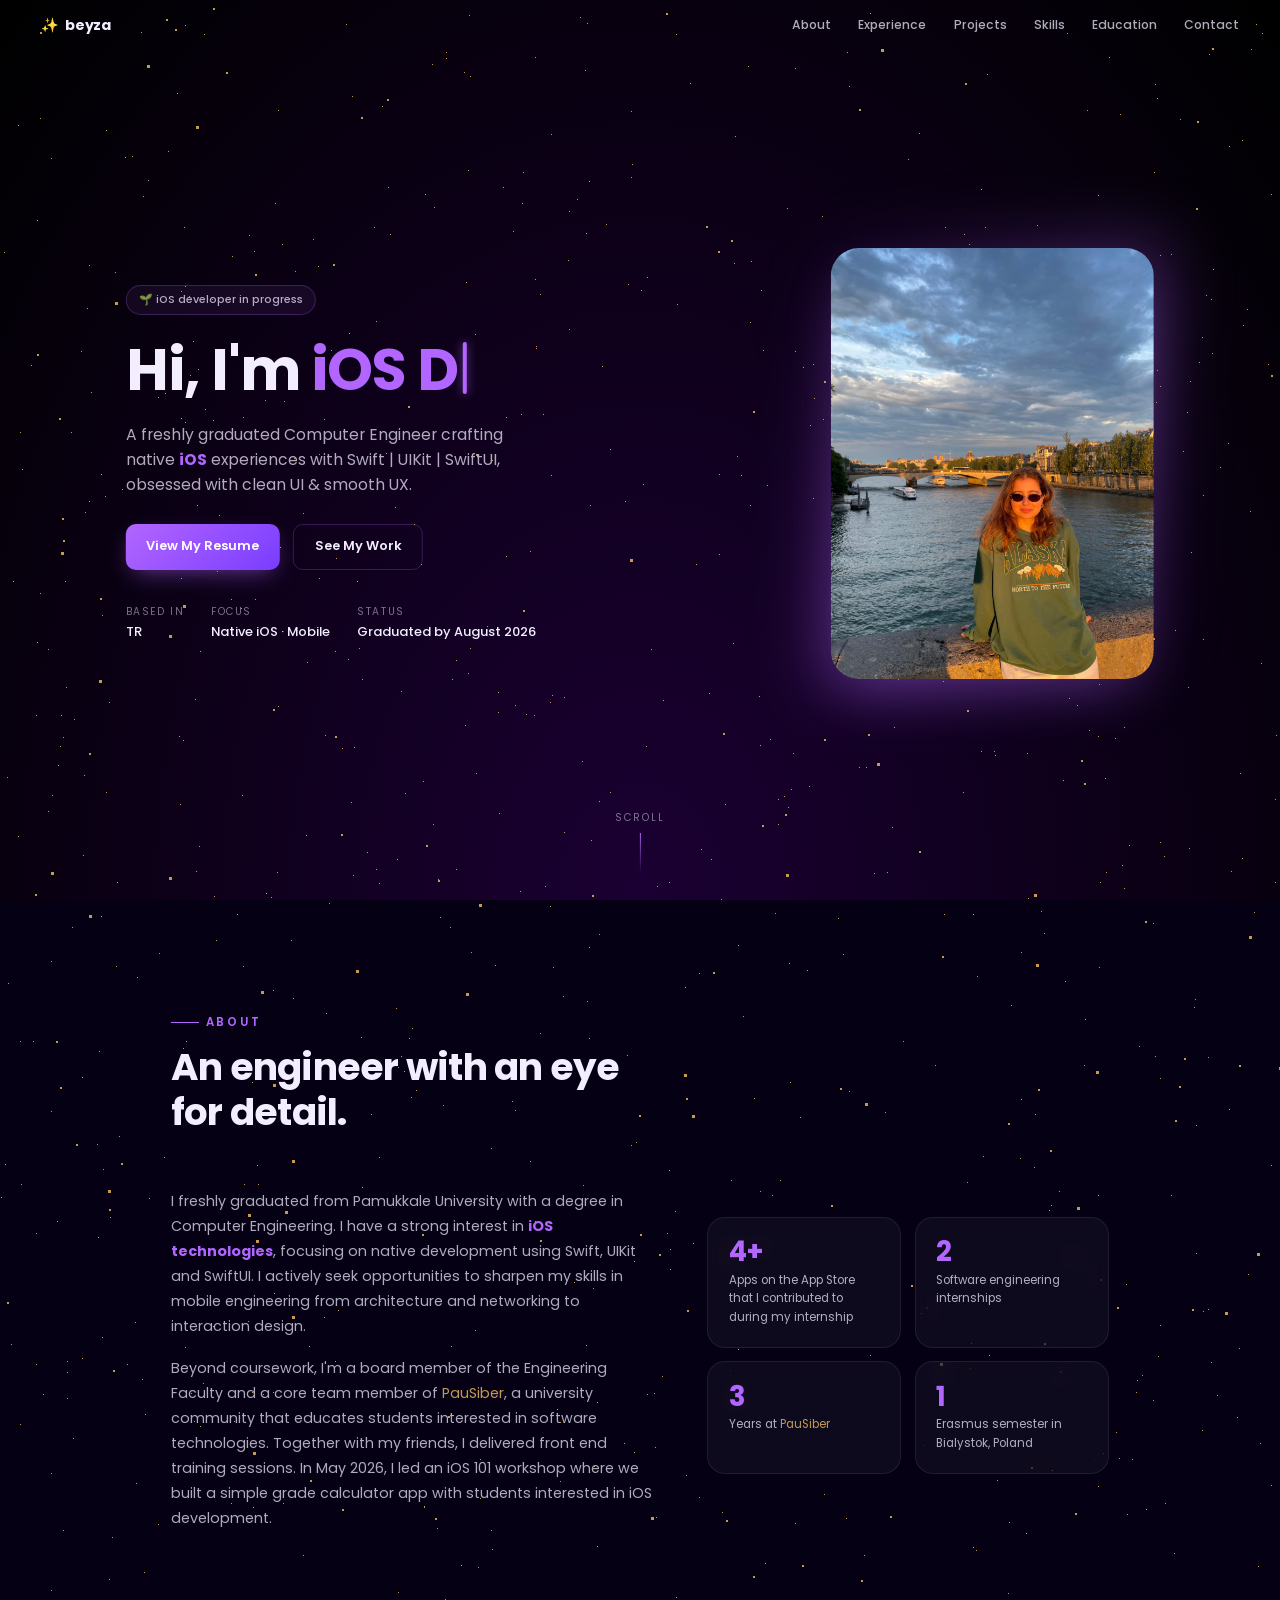
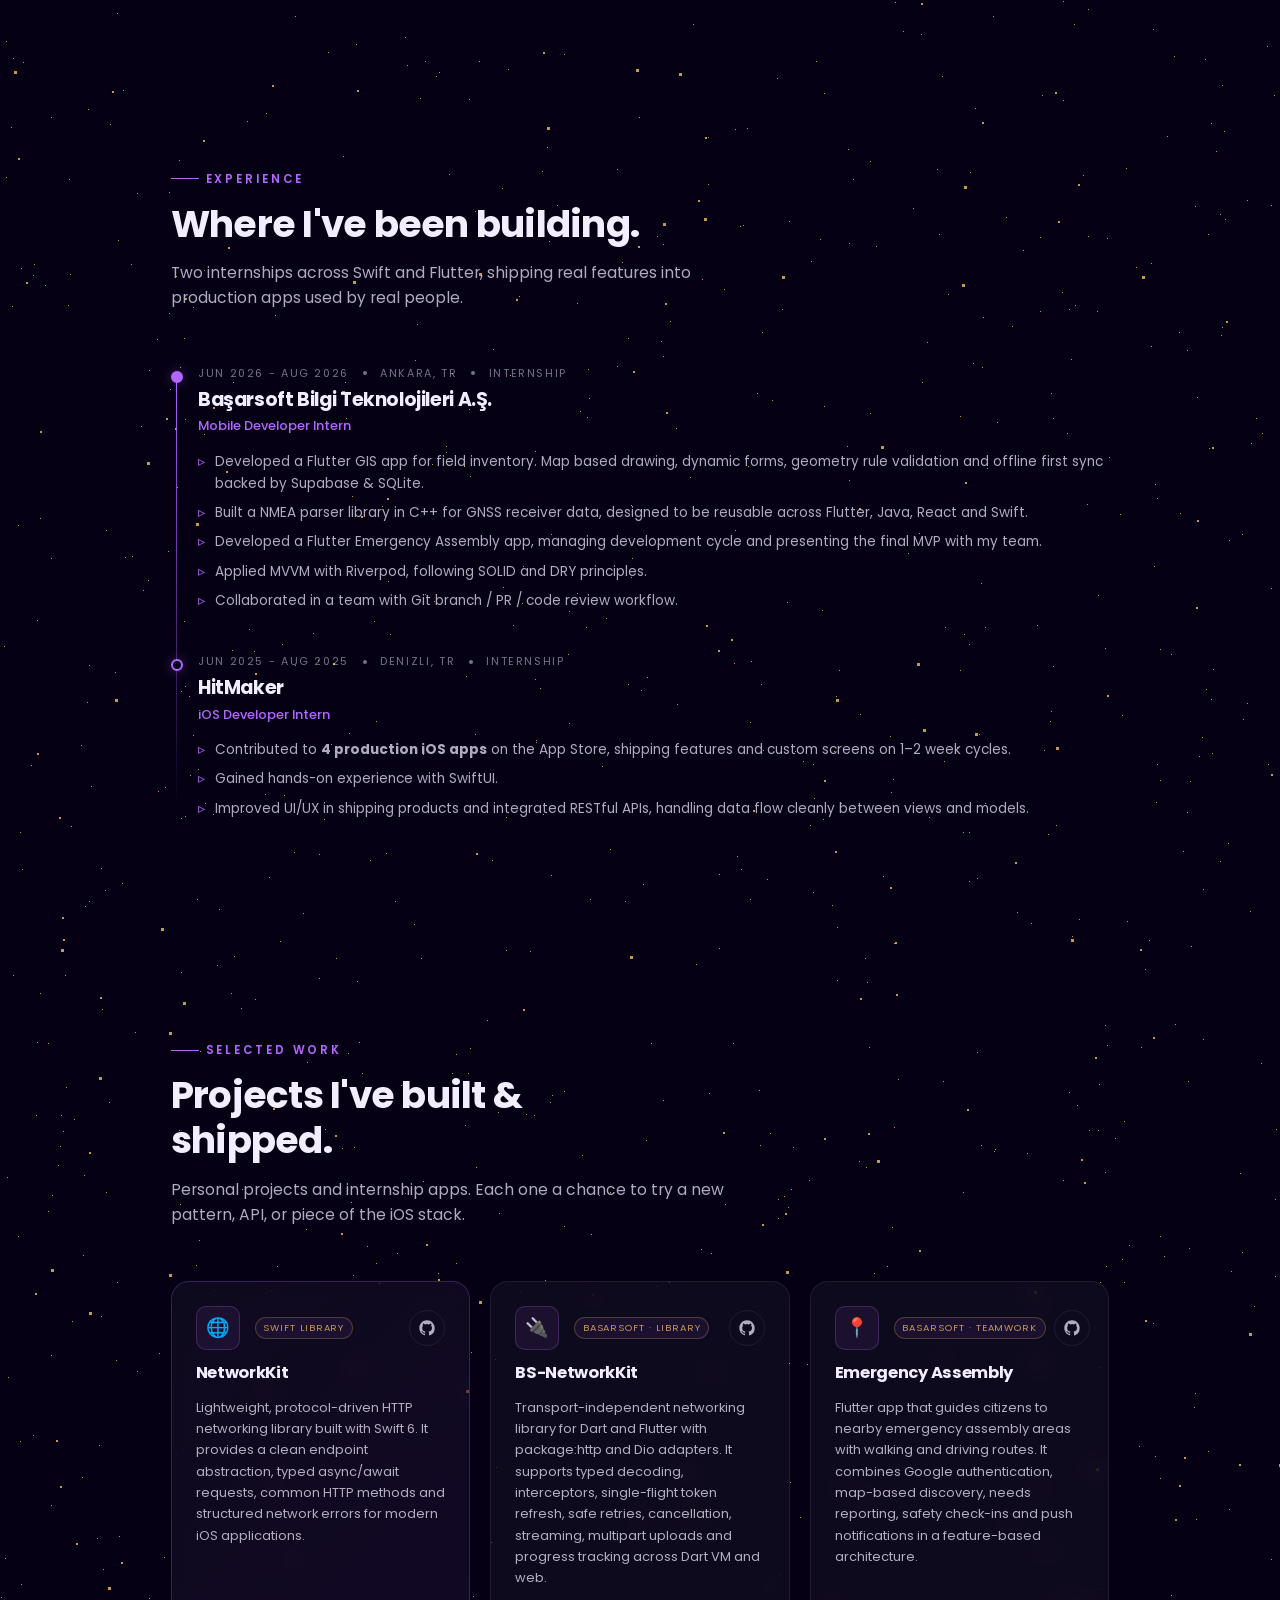
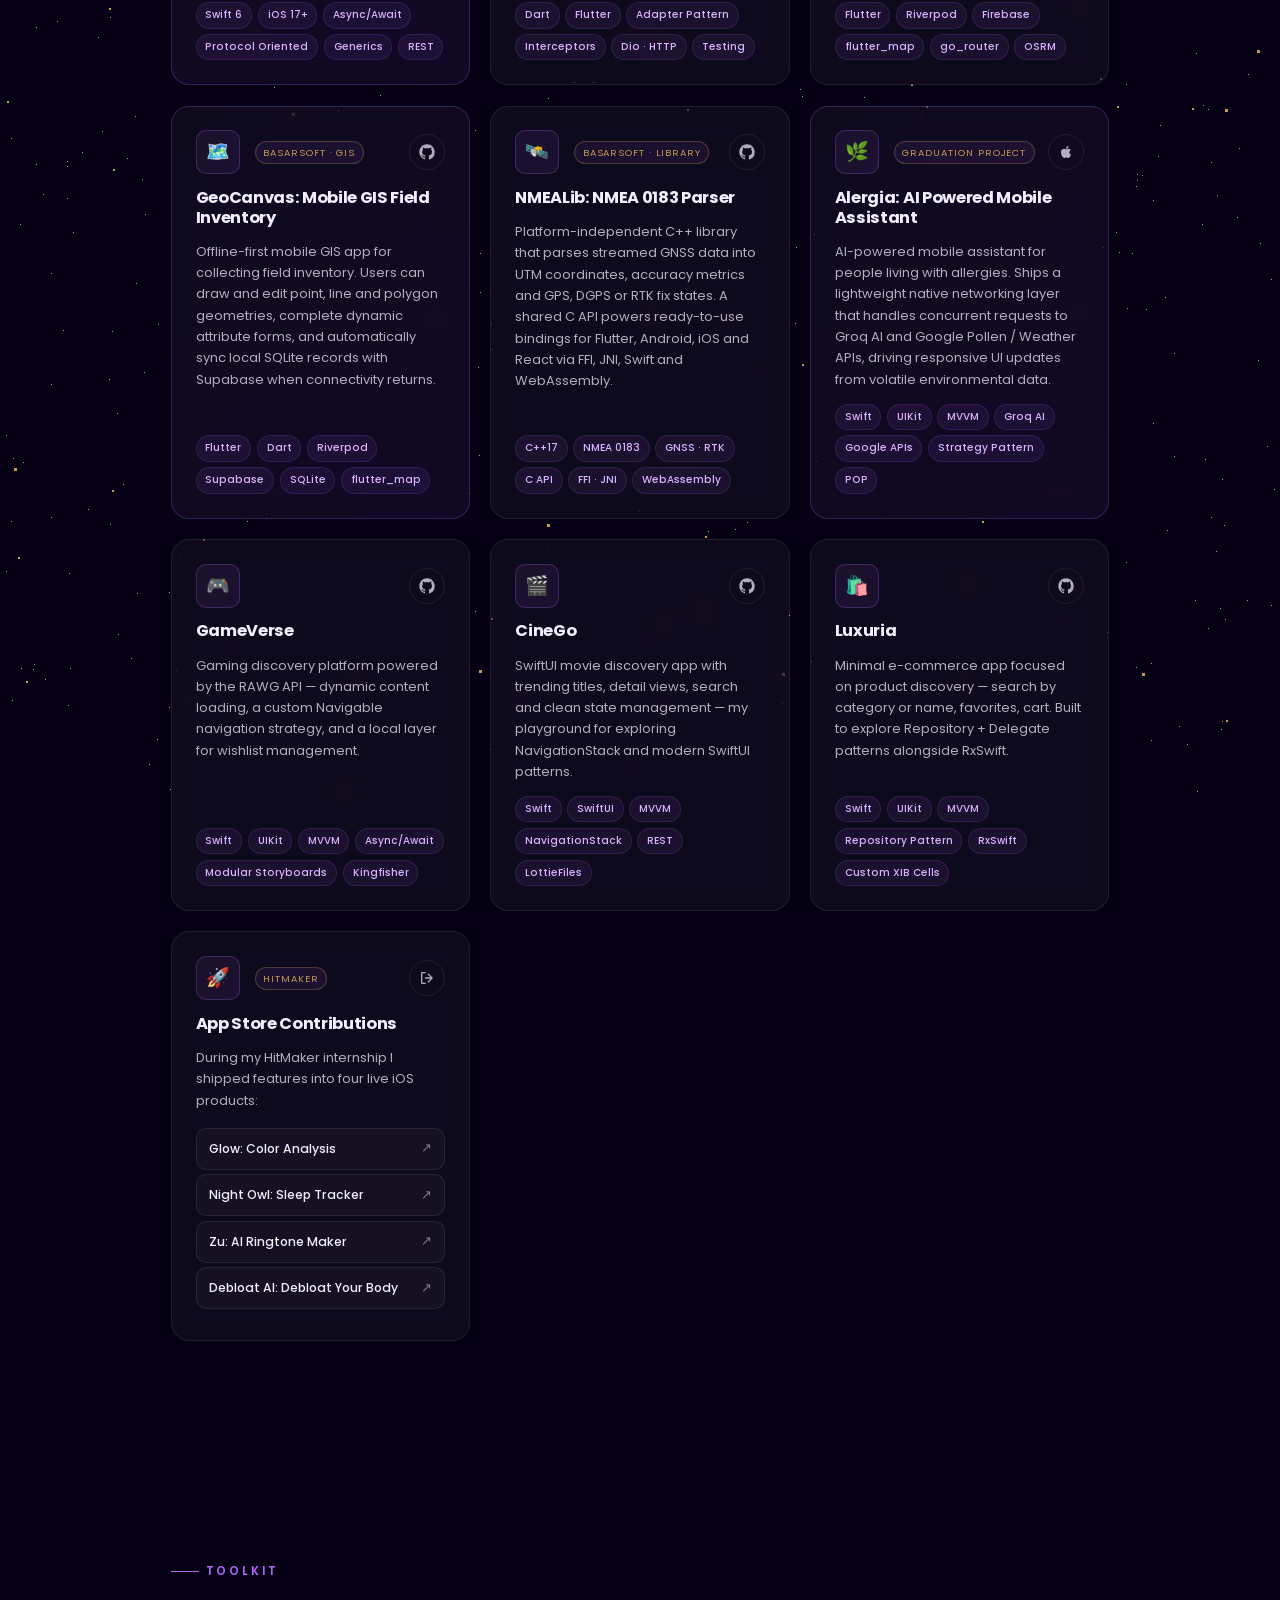
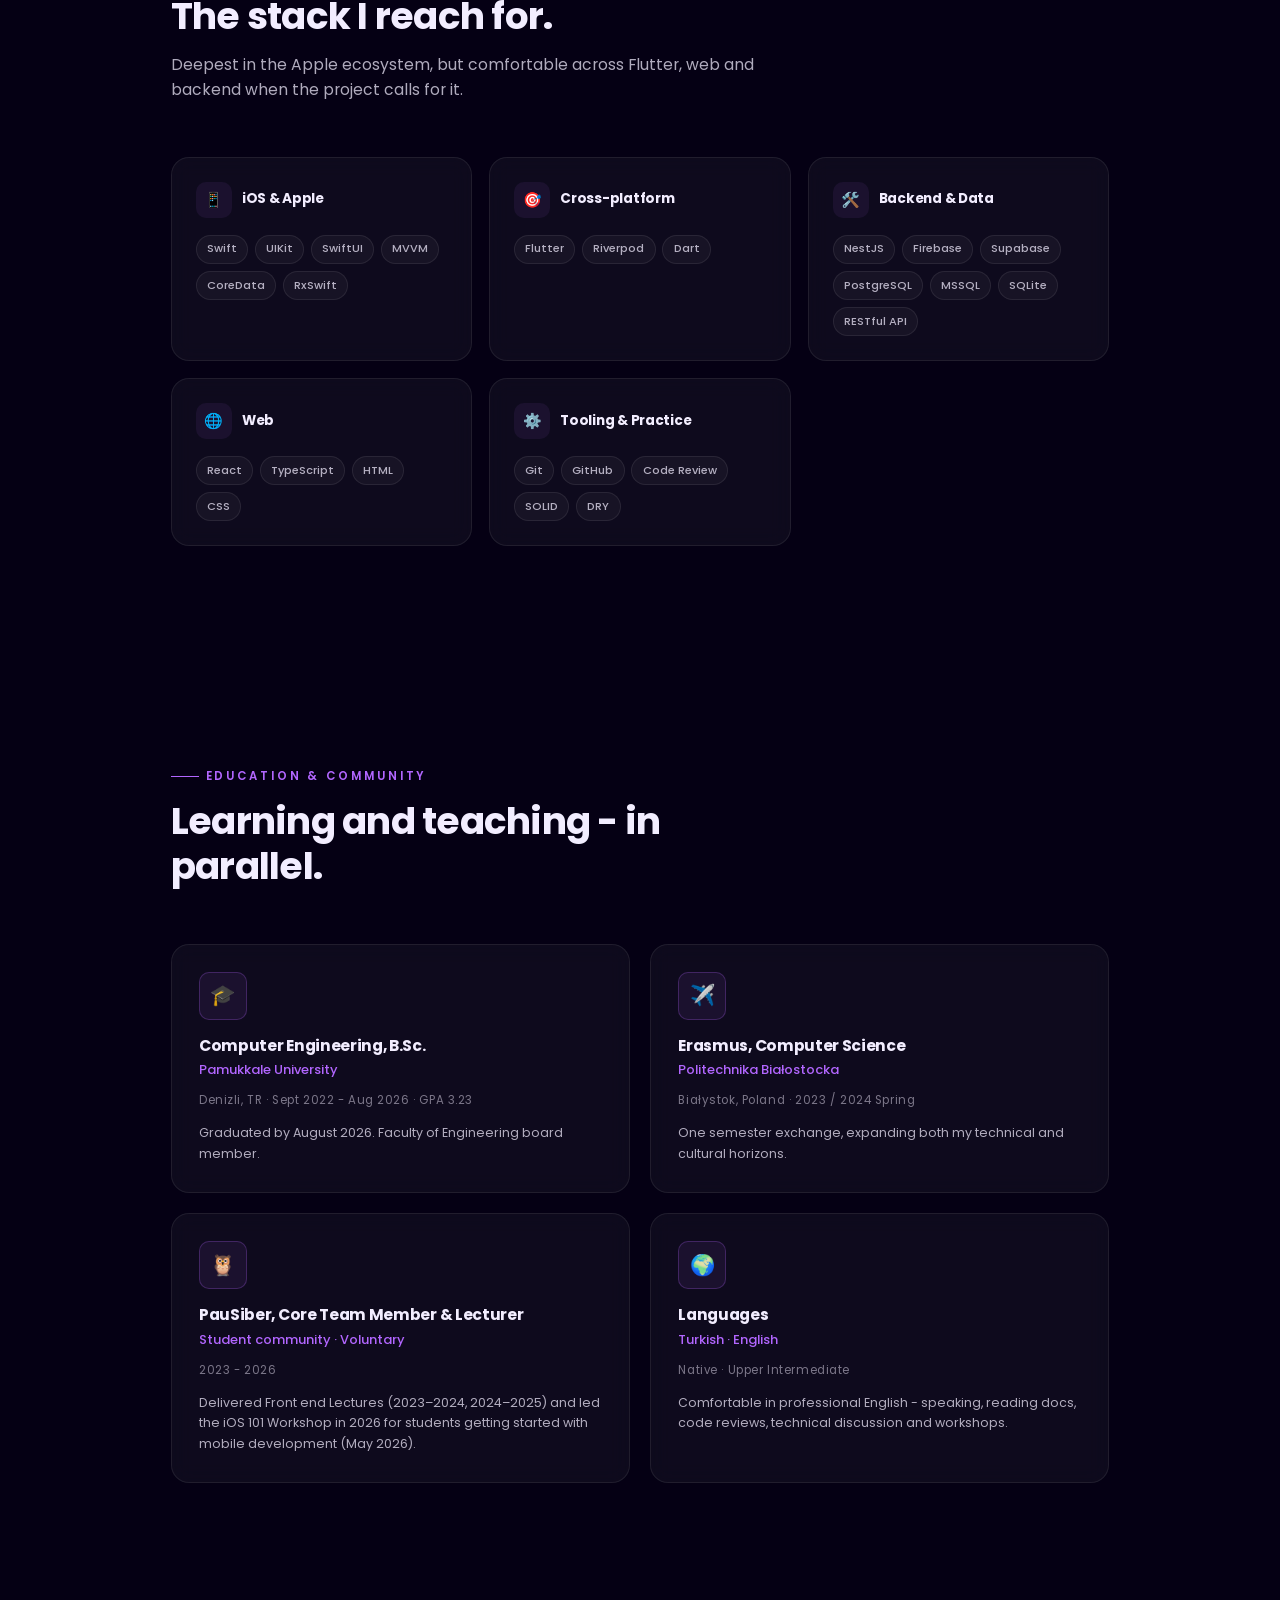
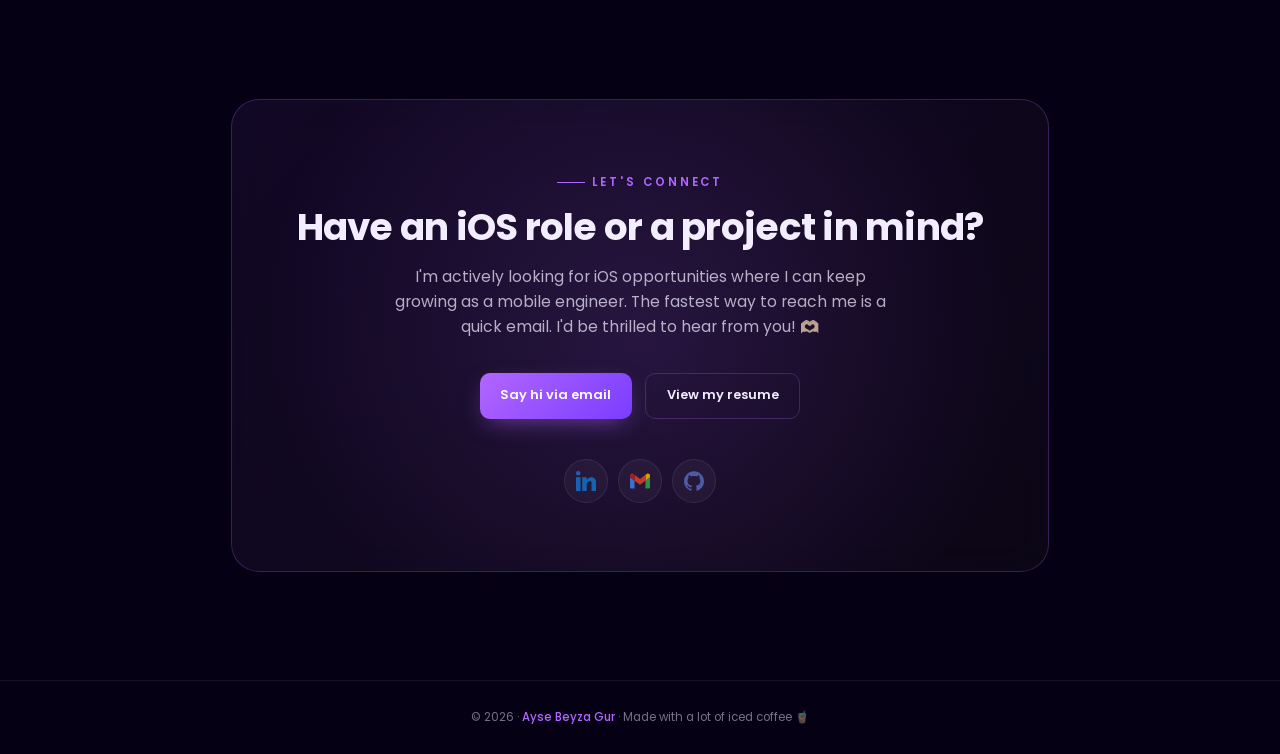
==== commit 7ab18d1b: "chore: update for typewriter effect & minor changes" ====
--- a/index.html
+++ b/index.html
@@ -58,8 +58,8 @@
             <span class="hero-eyebrow">
                🌱 iOS developer in progress
             </span>
-            <h1>
-              Hi, I'm <span class="highlight">Beyza</span>
+            <h1 class="hero-title" aria-label="Hi, I'm Beyza, iOS Developer">
+              <span aria-hidden="true">Hi, I'm <span class="highlight typewriter-text" data-typewriter>Beyza</span><span class="typewriter-cursor"></span></span>
             </h1>
             <p class="hero-tagline">
               A freshly graduated Computer Engineer crafting native <span class="highlight">iOS</span>
@@ -68,10 +68,10 @@
 
             <div class="hero-actions">
               <a class="btn btn-primary" href="ayse-beyza-gur-portfolyo-cv-ios-developer.pdf" target="_blank" rel="noopener">
-                View Resume
-                <span class="btn-arrow" aria-hidden="true">→</span>
+                View My Resume
+
               </a>
-              <a class="btn btn-ghost" href="#projects">See my work</a>
+              <a class="btn btn-ghost" href="#projects">See My Work</a>
             </div>
 
             <div class="hero-meta">
@@ -85,7 +85,7 @@
               </div>
               <div class="hero-meta-item">
                 <span class="hero-meta-label">Status</span>
-                <span class="hero-meta-value">Graduate by August 2026</span>
+                <span class="hero-meta-value">Graduated by August 2026</span>
               </div>
             </div>
           </div>
@@ -604,8 +604,8 @@
             <div class="edu-icon" aria-hidden="true">🦉</div>
             <h3>PauSiber, Core Team Member &amp; Lecturer</h3>
             <div class="edu-place">Student community · Voluntary</div>
-            <div class="edu-meta">2023 - Present</div>
-            <p>Delivered Front end Lectures (2023–2024, 2024–2025) and led the iOS 101 Workshop in 2026 for students getting started with mobile development.</p>
+            <div class="edu-meta">2023 - 2026</div>
+            <p>Delivered Front end Lectures (2023–2024, 2024–2025) and led the iOS 101 Workshop in 2026 for students getting started with mobile development (May 2026).</p>
           </div>
 
           <div class="edu-card">
@@ -632,11 +632,10 @@
 
           <div class="contact-actions">
             <a class="btn btn-primary" href="mailto:beyyzgur@gmail.com">
-              Say hi
-              <span class="btn-arrow" aria-hidden="true">→</span>
+              Say hi via email
             </a>
             <a class="btn btn-ghost" href="ayse-beyza-gur-portfolyo-cv-ios-developer.pdf" target="_blank" rel="noopener">
-              View resume
+              View my resume
             </a>
           </div>
 
